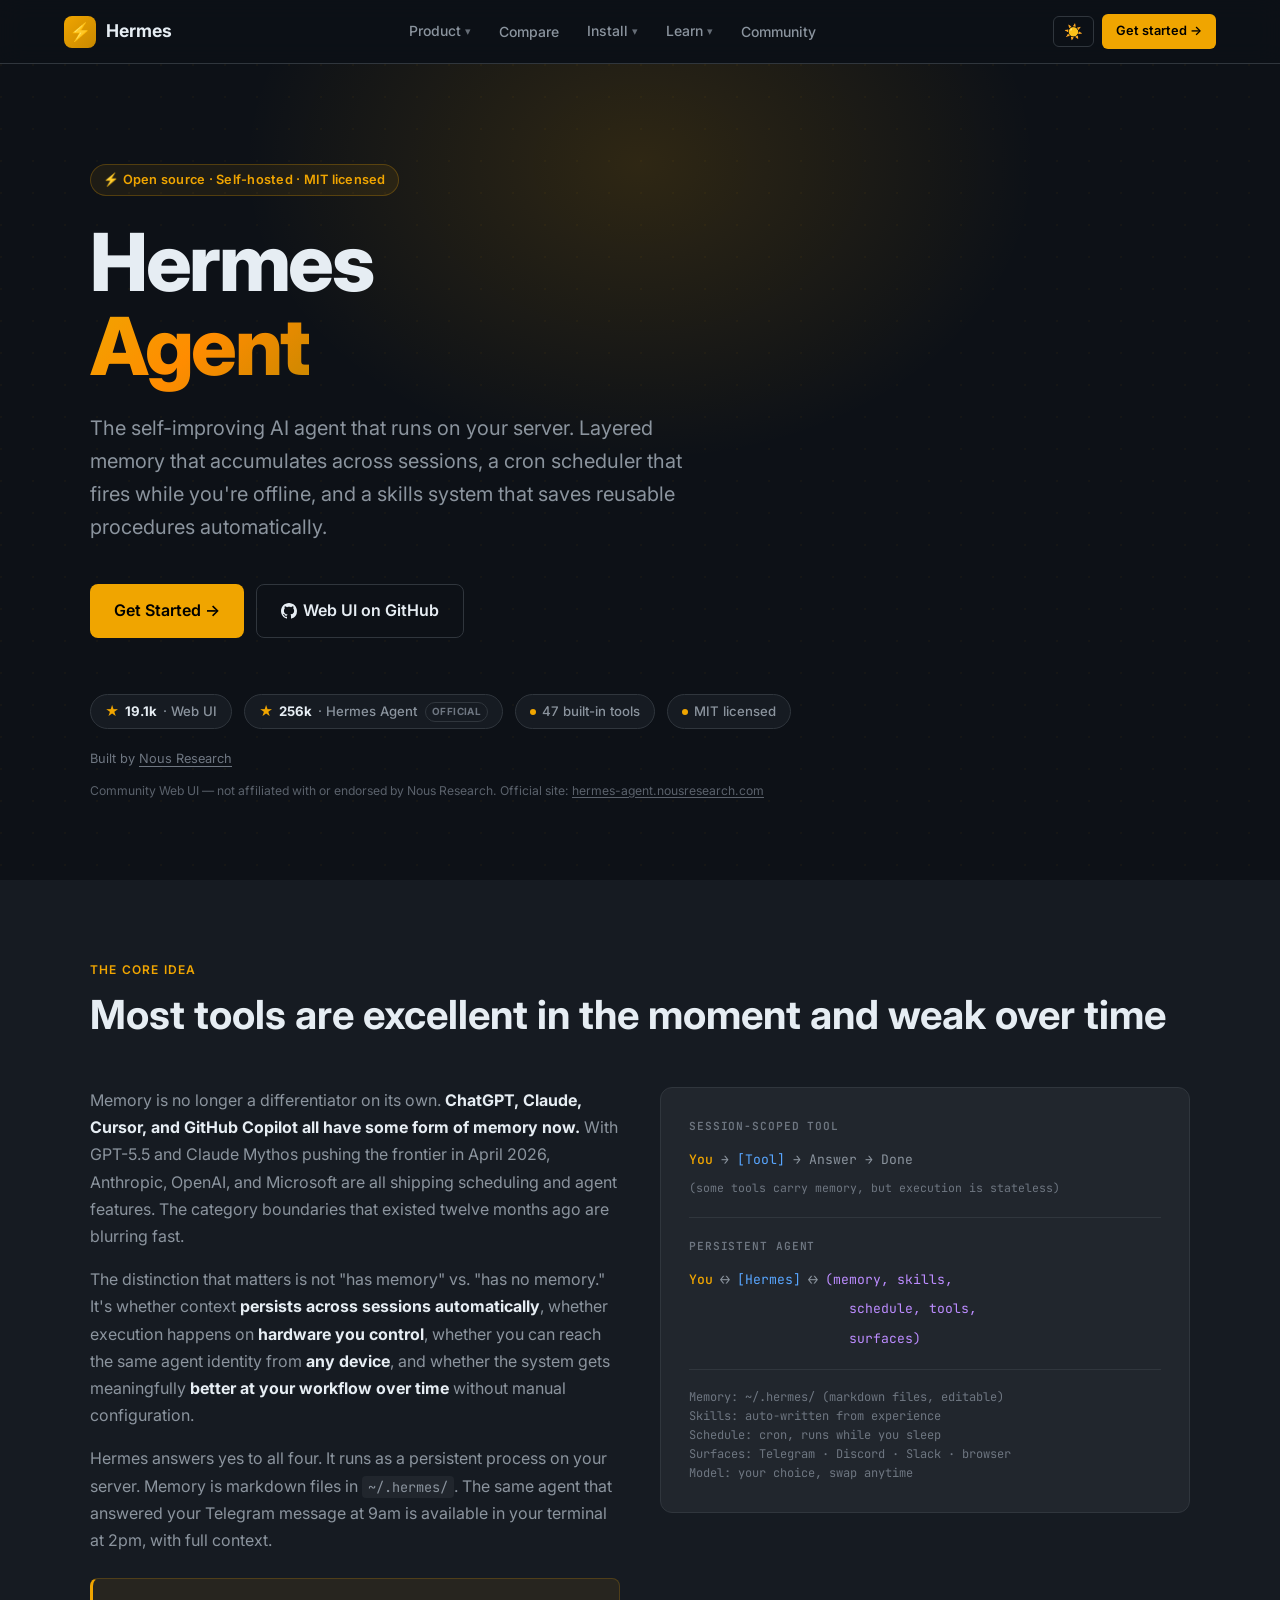
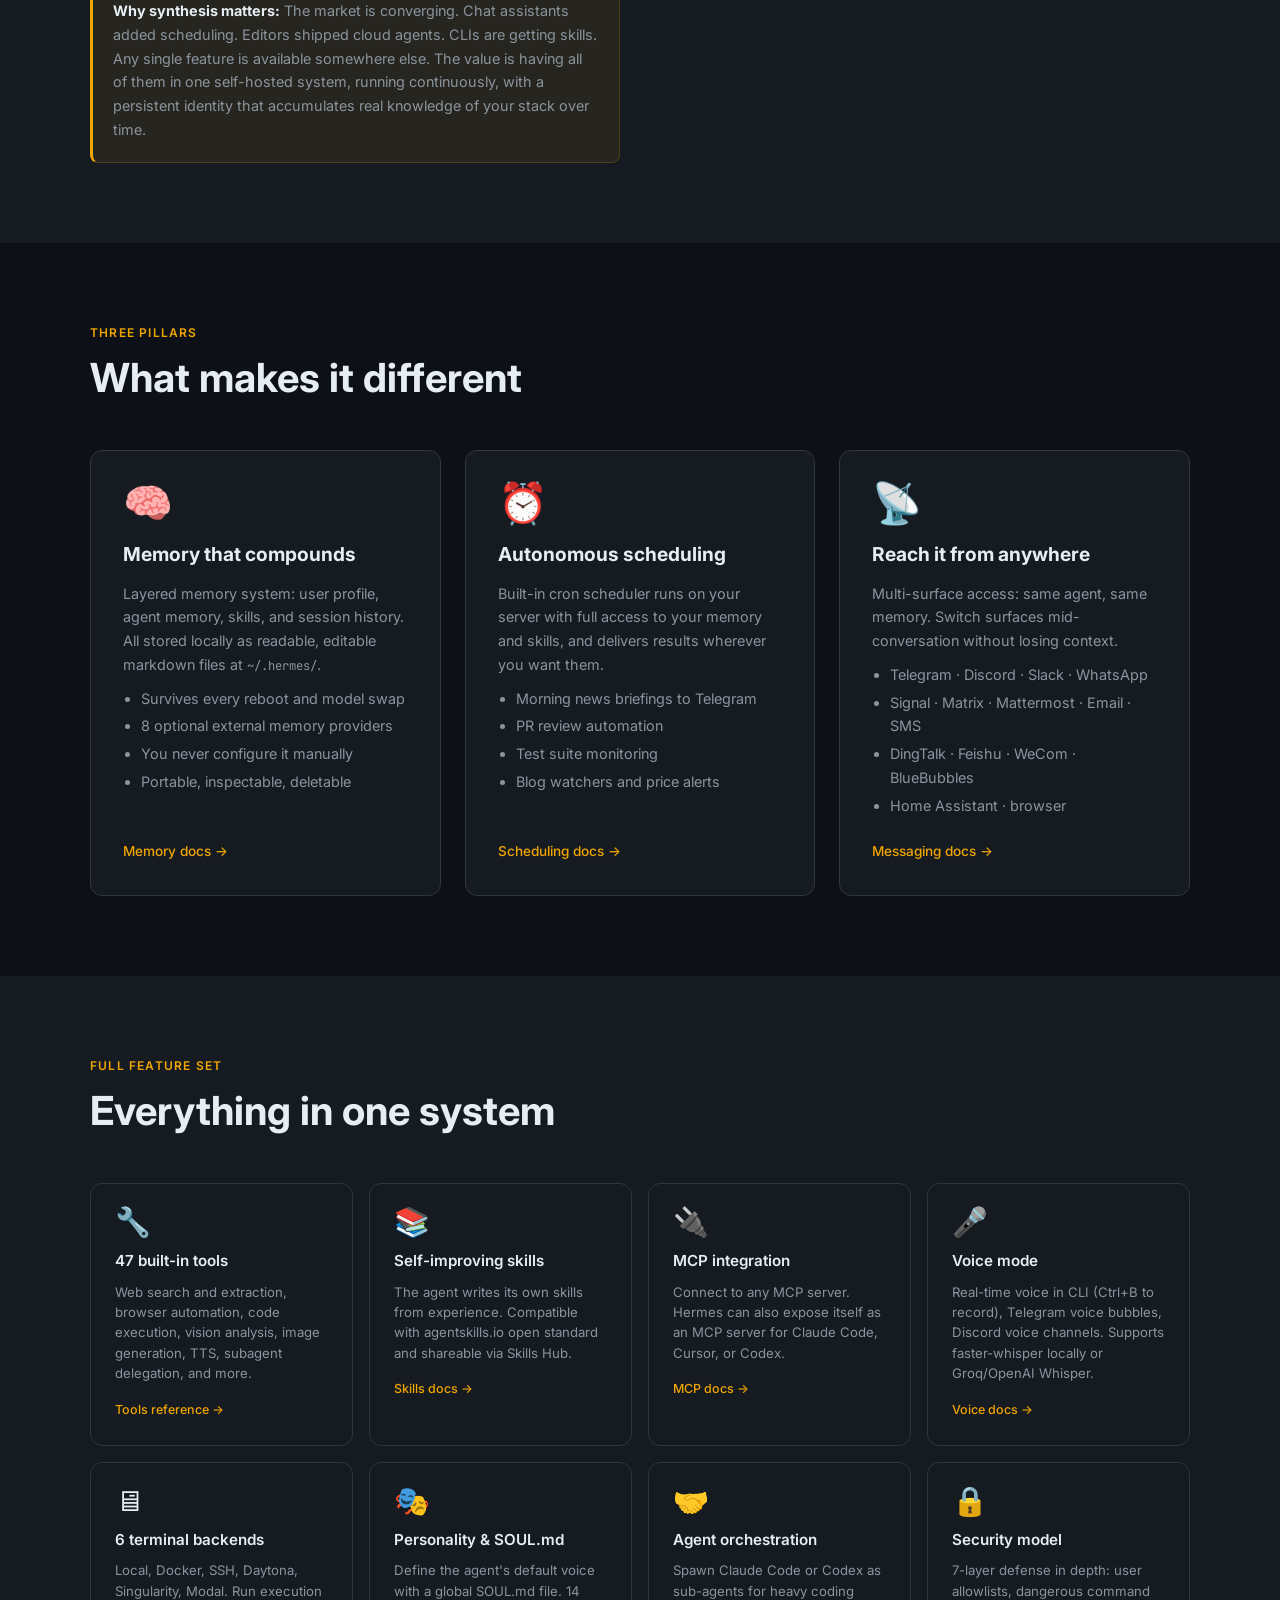
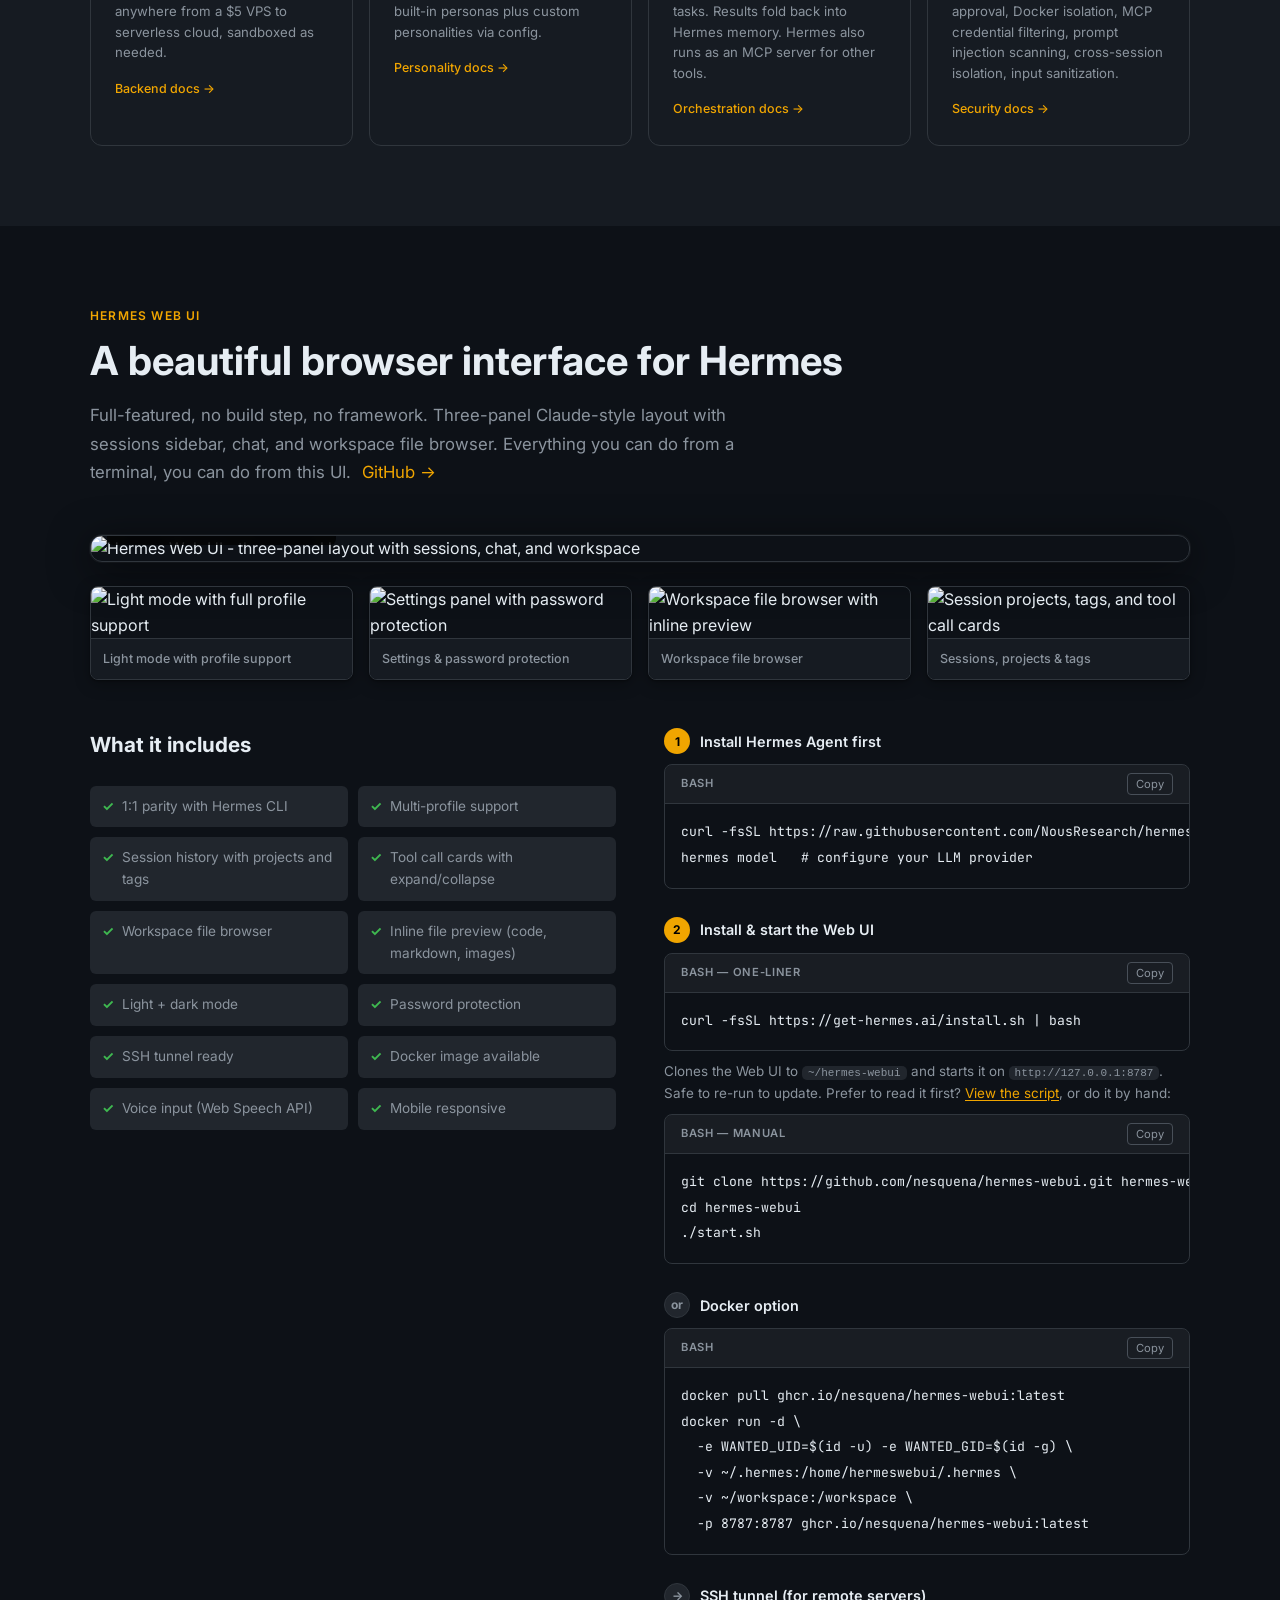
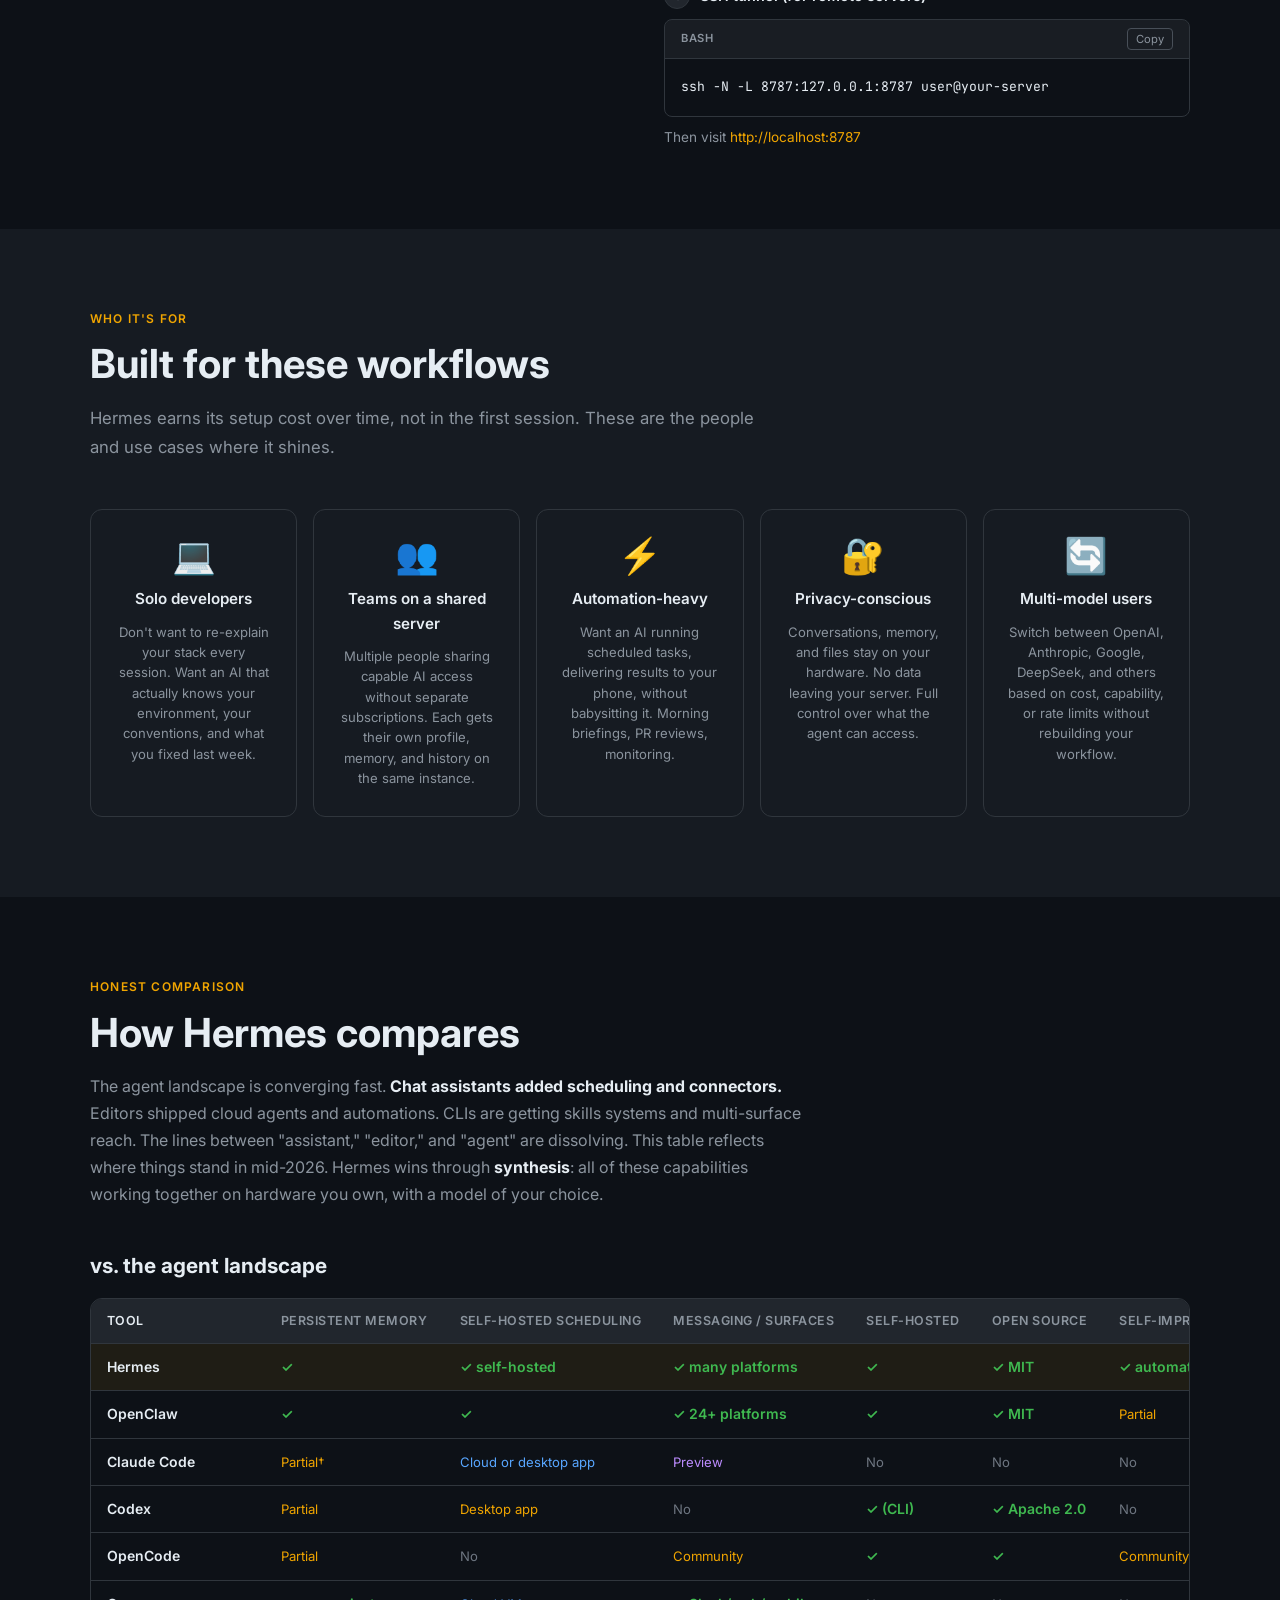
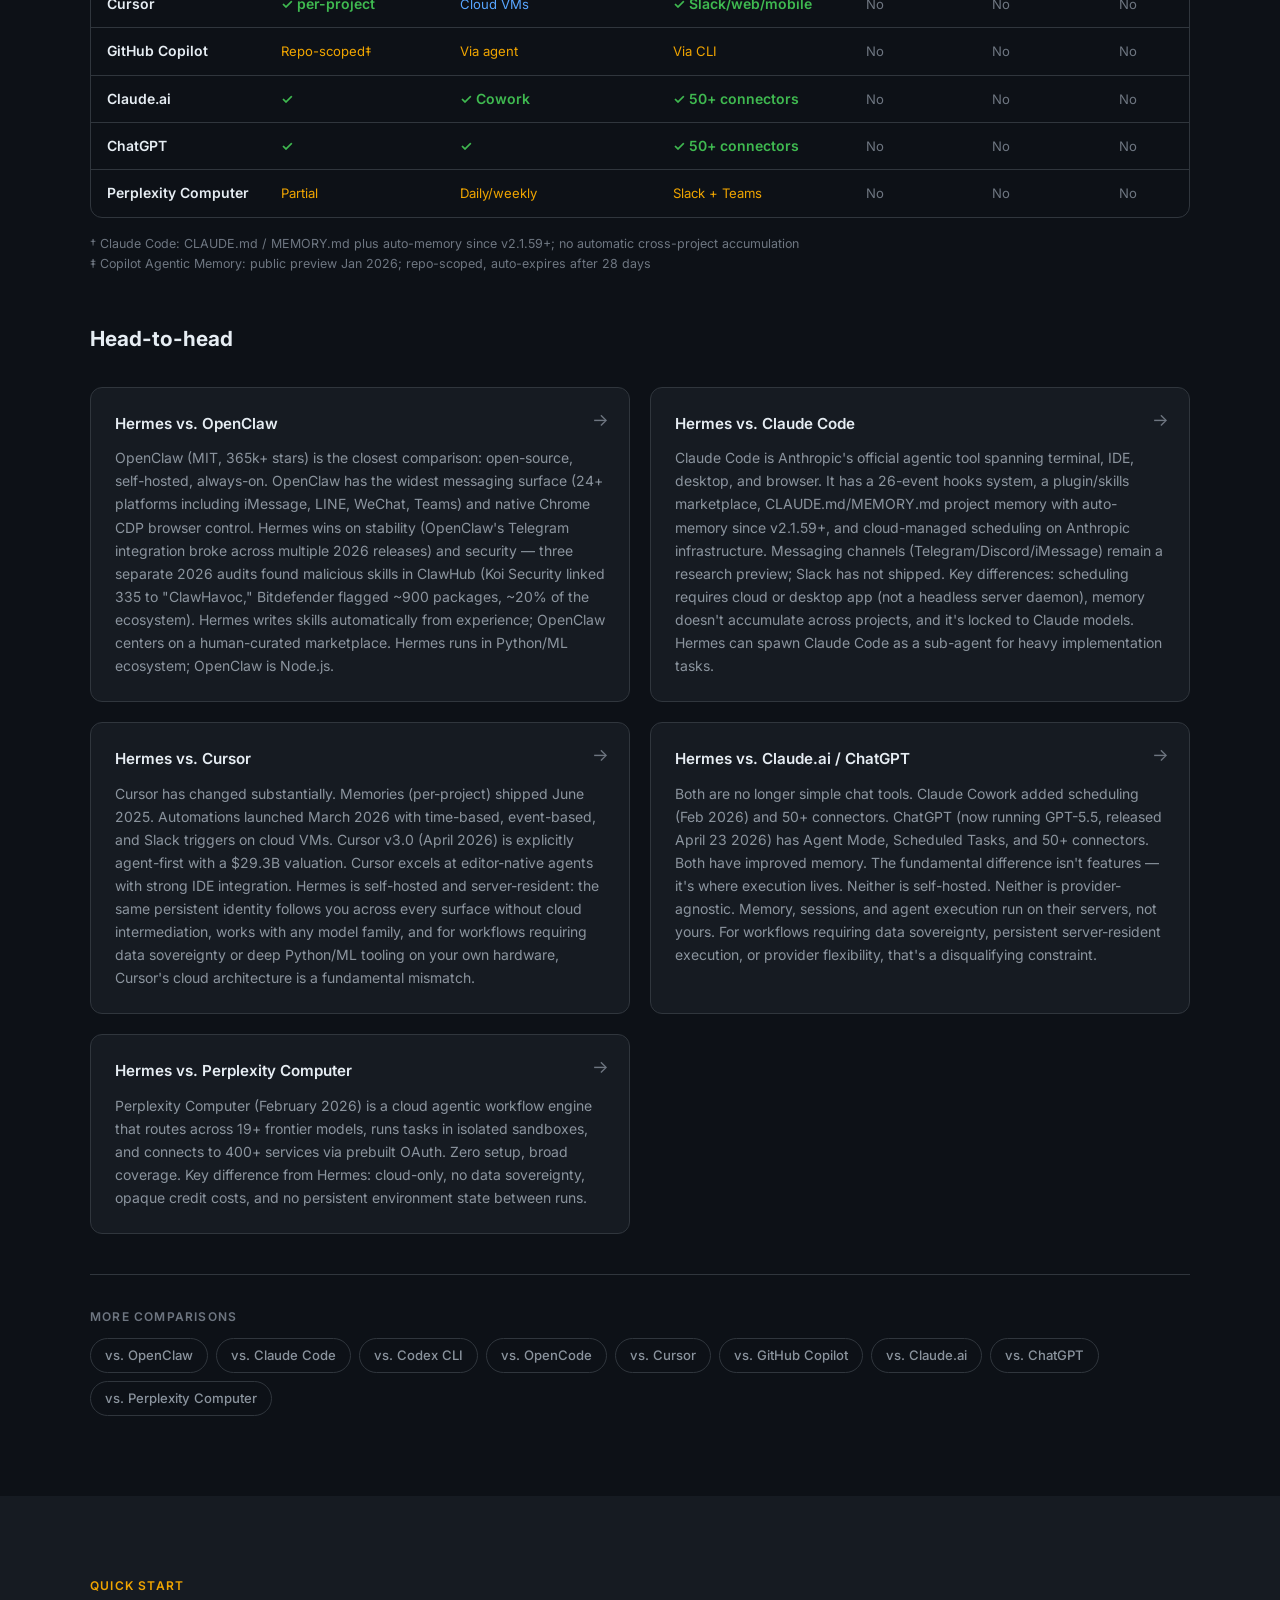
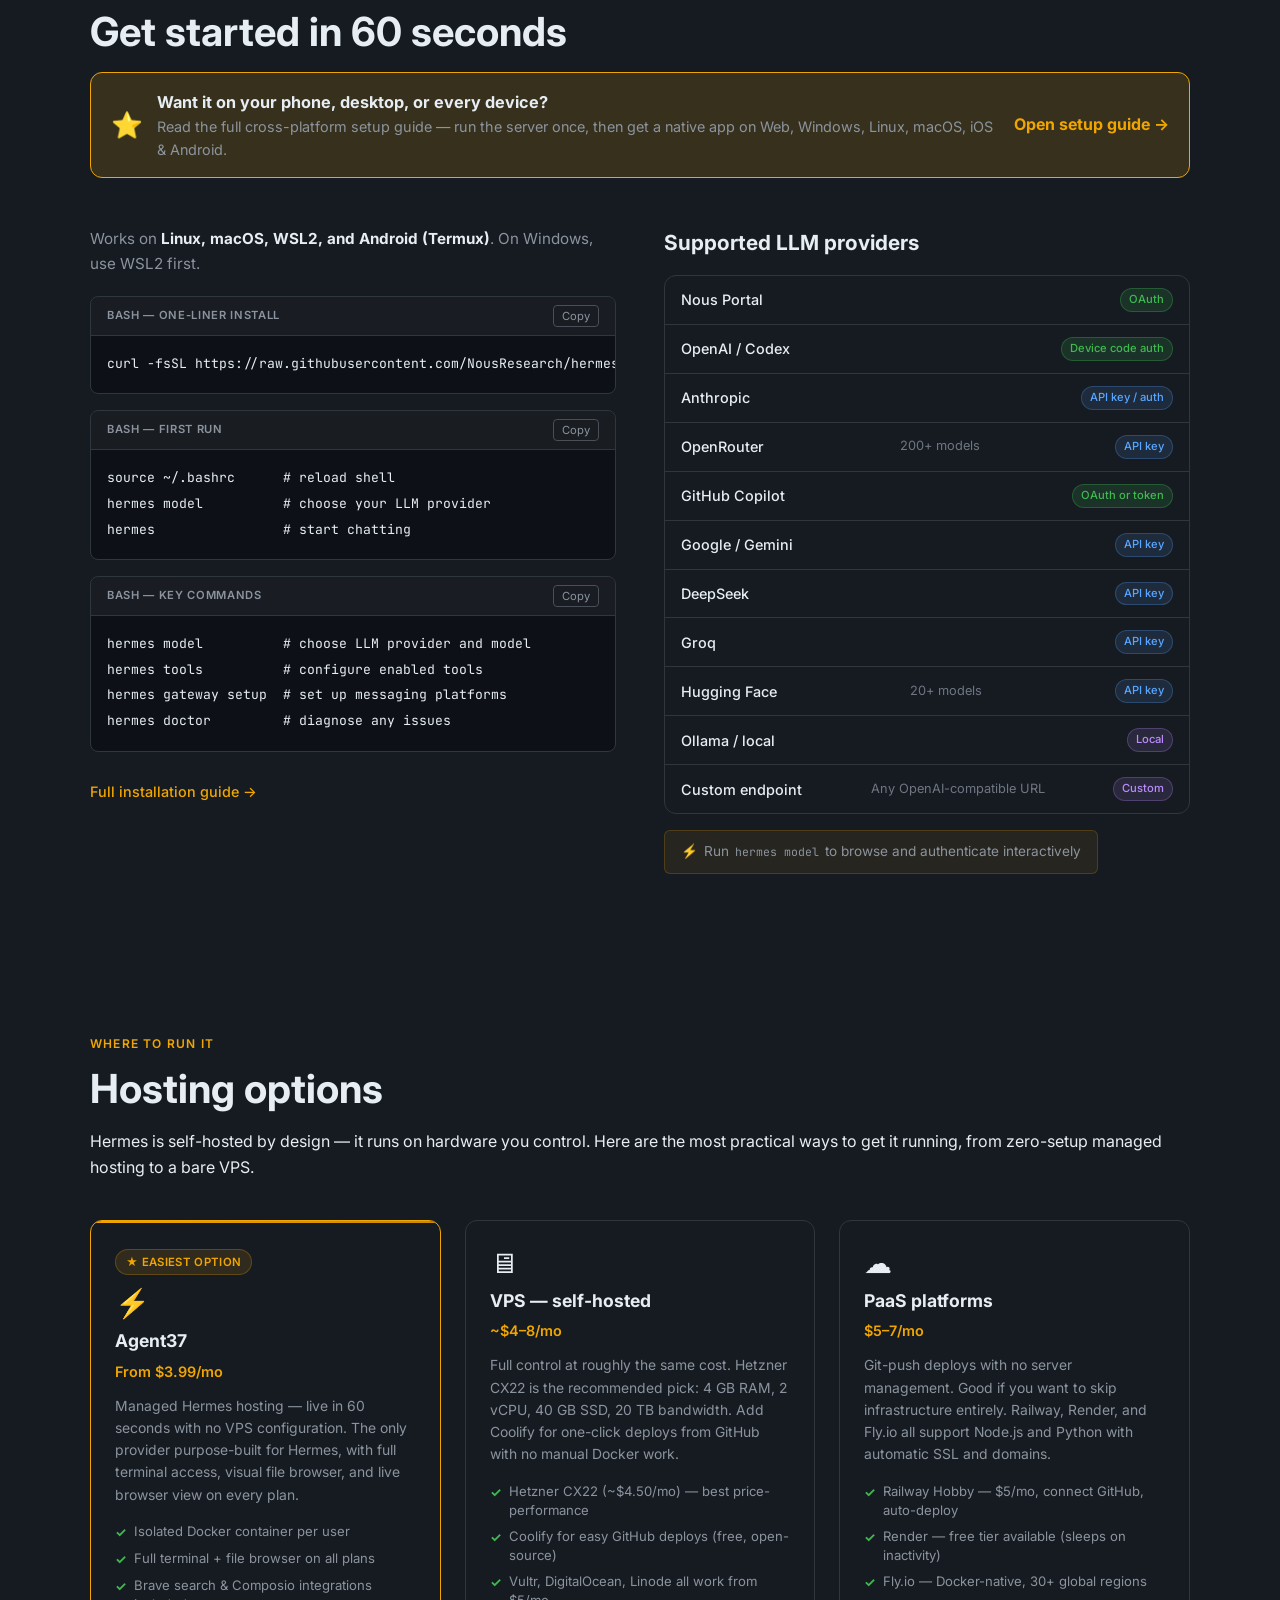
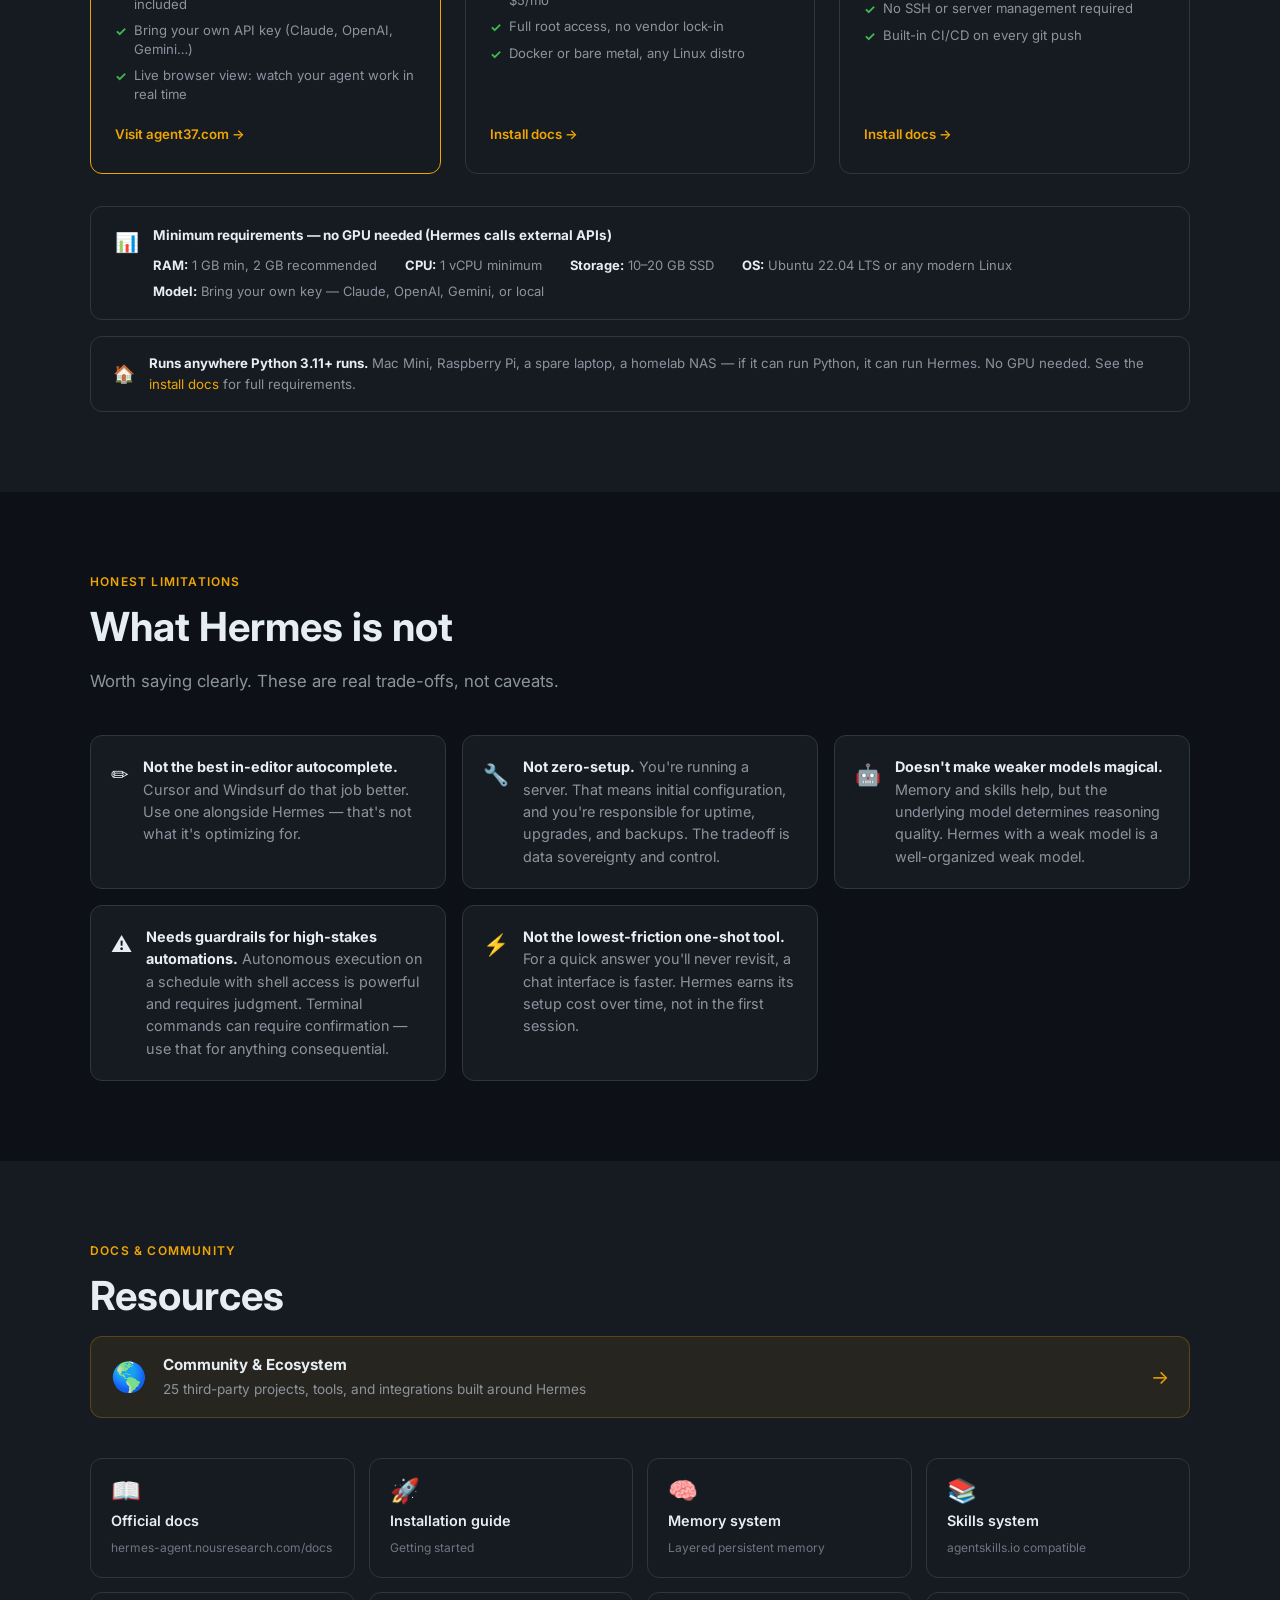
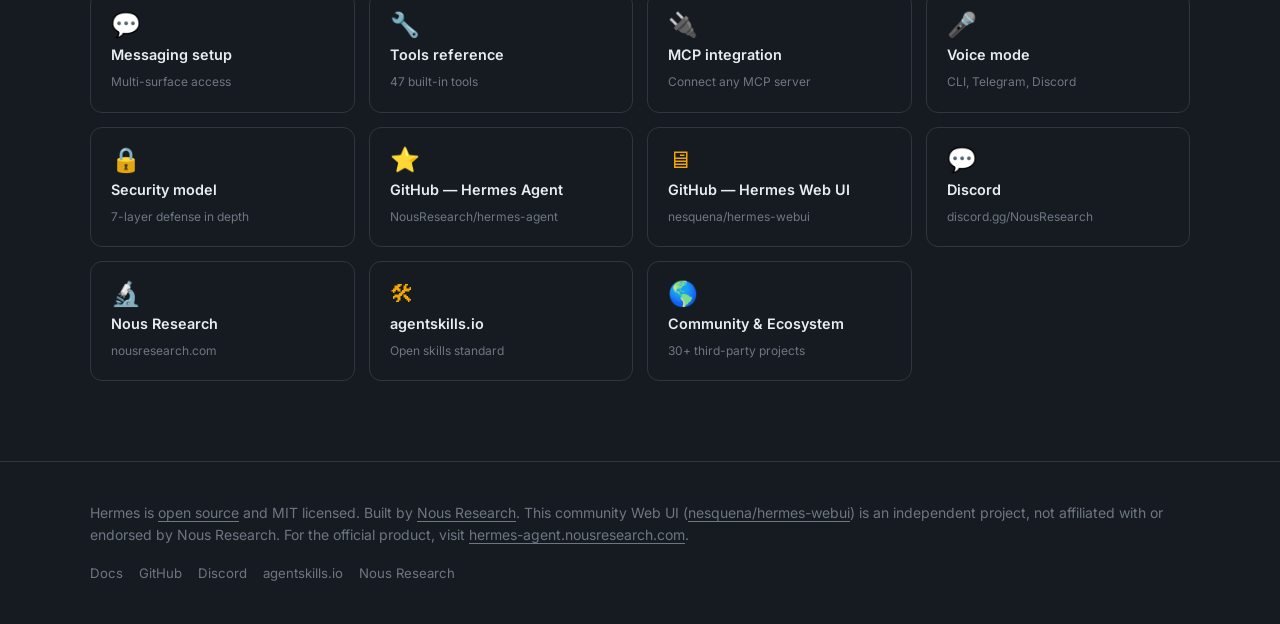
==== index.html @ 0298e884 "docs(community): daily star count refresh + re-sort by stars" ====
<!DOCTYPE html>
<html lang="en" data-theme="dark">
<head>
  <script>
    // Canonical URL: strip trailing index.html so links always show the clean path
    (function(){
      var p = window.location.pathname;
      if (p.endsWith('/index.html')) {
        var clean = p.slice(0, p.length - 'index.html'.length);
        window.history.replaceState(null, '', clean + window.location.search + window.location.hash);
      }
    })();
  </script>
  <meta charset="UTF-8" />
  <meta name="viewport" content="width=device-width, initial-scale=1.0" />
  <title>Hermes — Community Web UI</title>
  <meta name="description" content="Persistent memory, autonomous scheduling, and multi-surface access — all on hardware you control. Open source, self-hosted AI agent." />
  <meta property="og:title" content="Hermes — Community Web UI (unofficial)" />
  <meta property="og:description" content="Persistent memory, autonomous scheduling, and multi-surface access — all on hardware you control." />
  <meta property="og:type" content="website" />
  <meta property="og:url" content="https://nesquena.github.io/hermes-webui/" />
  <meta property="og:image" content="https://nesquena.github.io/hermes-webui/images/ui-hero.png" />
  <meta name="twitter:card" content="summary_large_image" />
  <meta name="twitter:title" content="Hermes — The self-improving AI agent" />
  <meta name="twitter:description" content="Persistent memory, autonomous scheduling, and multi-surface access — all on hardware you control." />
  <meta name="twitter:image" content="https://nesquena.github.io/hermes-webui/images/ui-hero.png" />
  <meta name="theme-color" content="#0d1117" media="(prefers-color-scheme: dark)" />
  <meta name="theme-color" content="#ffffff" media="(prefers-color-scheme: light)" />
  <link rel="icon" type="image/svg+xml" href="/favicon.svg" />
  <link rel="icon" type="image/png" sizes="32x32" href="/favicon-32.png" />
  <link rel="icon" type="image/png" sizes="192x192" href="/favicon-192.png" />
  <link rel="shortcut icon" href="/favicon.ico" />
  <link rel="apple-touch-icon" sizes="512x512" href="/apple-touch-icon.png" />
  <link rel="canonical" href="https://nesquena.github.io/hermes-webui/" />
  <link rel="preconnect" href="https://fonts.googleapis.com" />
  <link rel="preconnect" href="https://fonts.gstatic.com" crossorigin />
  <link href="https://fonts.googleapis.com/css2?family=Inter:wght@300;400;500;600;700;800&family=JetBrains+Mono:wght@400;500&display=swap" rel="stylesheet" />
  <link rel="stylesheet" href="https://cdnjs.cloudflare.com/ajax/libs/highlight.js/11.9.0/styles/github-dark.min.css" id="hljs-theme" />
  <script src="https://cdnjs.cloudflare.com/ajax/libs/highlight.js/11.9.0/highlight.min.js"></script>
  <script src="https://cdnjs.cloudflare.com/ajax/libs/highlight.js/11.9.0/languages/bash.min.js"></script>
  <style>
    /* ===== CSS VARIABLES ===== */
    :root {
      --bg-primary: #0d1117;
      --bg-secondary: #161b22;
      --bg-tertiary: #21262d;
      --bg-card: #161b22;
      --bg-card-hover: #1c2128;
      --border: #30363d;
      --border-hover: #484f58;
      --text-primary: #e6edf3;
      --text-secondary: #8b949e;
      --text-muted: #6e7681;
      --accent: #f0a500;
      --accent-dim: #c88800;
      --accent-glow: rgba(240, 165, 0, 0.15);
      --accent-subtle: rgba(240, 165, 0, 0.08);
      --green: #3fb950;
      --red: #f85149;
      --blue: #58a6ff;
      --purple: #bc8cff;
      --nav-height: 64px;
      --radius: 8px;
      --radius-lg: 12px;
      --shadow: 0 1px 3px rgba(0,0,0,0.4), 0 4px 16px rgba(0,0,0,0.3);
      --shadow-lg: 0 8px 32px rgba(0,0,0,0.5);
      --shadow-screenshot: 0 8px 40px rgba(0,0,0,0.6), 0 0 0 1px rgba(255,255,255,0.05);
    }

    [data-theme="light"] {
      --bg-primary: #ffffff;
      --bg-secondary: #f6f8fa;
      --bg-tertiary: #eaeef2;
      --bg-card: #ffffff;
      --bg-card-hover: #f6f8fa;
      --border: #d0d7de;
      --border-hover: #9198a1;
      --text-primary: #1f2328;
      --text-secondary: #656d76;
      --text-muted: #9198a1;
      --accent: #c07800;
      --accent-dim: #a06000;
      --accent-glow: rgba(192, 120, 0, 0.12);
      --accent-subtle: rgba(192, 120, 0, 0.06);
      --green: #1a7f37;
      --red: #cf222e;
      --blue: #0969da;
      --purple: #7c3aed;
      --shadow: 0 1px 3px rgba(0,0,0,0.1), 0 4px 16px rgba(0,0,0,0.06);
      --shadow-lg: 0 8px 32px rgba(0,0,0,0.12);
      --shadow-screenshot: 0 8px 40px rgba(0,0,0,0.15), 0 0 0 1px rgba(0,0,0,0.06);
    }

    /* ===== RESET & BASE ===== */
    *, *::before, *::after { box-sizing: border-box; margin: 0; padding: 0; }
    html { scroll-behavior: smooth; font-size: 16px; overflow-x: hidden; }
    body {
      font-family: 'Inter', -apple-system, BlinkMacSystemFont, 'Segoe UI', sans-serif;
      background: var(--bg-primary);
      color: var(--text-primary);
      line-height: 1.6;
      transition: background 0.2s ease, color 0.2s ease;
      -webkit-font-smoothing: antialiased;
    }
    a { color: var(--accent); text-decoration: none; transition: color 0.15s; }
    a:hover { color: var(--accent-dim); }
    img { max-width: 100%; }

    /* ===== SCROLLBAR ===== */
    ::-webkit-scrollbar { width: 6px; height: 6px; }
    ::-webkit-scrollbar-track { background: var(--bg-secondary); }
    ::-webkit-scrollbar-thumb { background: var(--border); border-radius: 3px; }
    ::-webkit-scrollbar-thumb:hover { background: var(--border-hover); }

    /* ===== NAVIGATION ===== */
    #nav {
      position: fixed;
      top: 0; left: 0; right: 0;
      height: var(--nav-height);
      background: rgba(13, 17, 23, 0.92);
      backdrop-filter: blur(12px);
      -webkit-backdrop-filter: blur(12px);
      border-bottom: 1px solid var(--border);
      z-index: 1000;
      transition: background 0.2s;
    }
    [data-theme="light"] #nav {
      background: rgba(255,255,255,0.92);
    }
    .nav-inner {
      max-width: 1200px;
      margin: 0 auto;
      padding: 0 24px;
      height: 100%;
      display: flex;
      align-items: center;
      justify-content: space-between;
      gap: 16px;
    }
    .nav-logo {
      display: flex;
      align-items: center;
      gap: 10px;
      font-weight: 700;
      font-size: 1.1rem;
      color: var(--text-primary);
      text-decoration: none;
      flex-shrink: 0;
    }
    .nav-logo-icon {
      width: 32px; height: 32px;
      background: linear-gradient(135deg, var(--accent), var(--accent-dim));
      border-radius: 8px;
      display: flex;
      align-items: center;
      justify-content: center;
      font-size: 18px;
      line-height: 1;
    }
    .nav-links {
      display: flex;
      align-items: center;
      gap: 4px;
      list-style: none;
    }
    .nav-links a {
      color: var(--text-secondary);
      font-size: 0.875rem;
      font-weight: 500;
      padding: 6px 12px;
      border-radius: 6px;
      transition: color 0.15s, background 0.15s;
      white-space: nowrap;
    }
    .nav-links a:hover {
      color: var(--text-primary);
      background: var(--bg-tertiary);
    }
    /* ===== DROPDOWN NAV ===== */
    .nav-links .has-dropdown { position: relative; }

    .nav-trigger {
      display: inline-flex;
      align-items: center;
      gap: 4px;
      background: none;
      border: none;
      color: var(--text-secondary);
      font: inherit;
      font-size: 0.875rem;
      font-weight: 500;
      padding: 6px 12px;
      border-radius: 6px;
      cursor: pointer;
      white-space: nowrap;
      transition: color 0.15s, background 0.15s;
    }
    .nav-trigger .caret {
      font-size: 0.7rem;
      opacity: 0.7;
      transition: transform 0.15s;
    }
    .nav-trigger:hover,
    .has-dropdown:focus-within .nav-trigger,
    .has-dropdown:hover .nav-trigger {
      color: var(--text-primary);
      background: var(--bg-tertiary);
    }
    .has-dropdown:hover .caret,
    .has-dropdown:focus-within .caret { transform: rotate(180deg); }

    .dropdown {
      position: absolute;
      top: calc(100% + 6px);
      left: 0;
      min-width: 200px;
      padding: 6px;
      list-style: none;
      background: var(--bg-secondary);
      border: 1px solid var(--border);
      border-radius: var(--radius);
      box-shadow: var(--shadow-lg);
      opacity: 0;
      visibility: hidden;
      transform: translateY(-4px);
      transition: opacity 0.15s ease, transform 0.15s ease, visibility 0s linear 0.15s;
      z-index: 1001;
    }
    .has-dropdown:hover > .dropdown,
    .has-dropdown:focus-within > .dropdown {
      opacity: 1;
      visibility: visible;
      transform: translateY(0);
      transition: opacity 0.15s ease, transform 0.15s ease, visibility 0s;
    }
    .dropdown--right > .dropdown { left: auto; right: 0; }
    .has-dropdown::after {
      content: "";
      position: absolute;
      top: 100%; left: 0; right: 0;
      height: 10px;
    }
    .dropdown a {
      display: block;
      padding: 8px 12px;
      border-radius: 6px;
      color: var(--text-secondary);
      font-size: 0.875rem;
      font-weight: 500;
      white-space: nowrap;
      transition: color 0.15s, background 0.15s;
    }
    .dropdown a:hover,
    .dropdown a:focus-visible {
      color: var(--text-primary);
      background: var(--bg-tertiary);
      outline: none;
    }
    .nav-trigger:focus-visible {
      outline: 2px solid var(--accent);
      outline-offset: 2px;
    }
    @media (prefers-reduced-motion: reduce) {
      .dropdown, .nav-trigger .caret { transition: none; }
    }
    .dropdown .dropdown-section-label {
      font-size: 0.68rem;
      font-weight: 700;
      letter-spacing: 0.1em;
      text-transform: uppercase;
      color: var(--text-muted);
      padding: 6px 12px 2px;
    }
    .dropdown .dropdown-divider {
      height: 1px;
      background: var(--border);
      margin: 6px 8px;
    }

    .nav-actions {
      display: flex;
      align-items: center;
      gap: 8px;
      flex-shrink: 0;
    }
    .btn-theme {
      background: none;
      border: 1px solid var(--border);
      color: var(--text-secondary);
      cursor: pointer;
      padding: 7px 10px;
      border-radius: 6px;
      font-size: 15px;
      line-height: 1;
      transition: border-color 0.15s, color 0.15s, background 0.15s;
    }
    .btn-theme:hover {
      border-color: var(--border-hover);
      color: var(--text-primary);
      background: var(--bg-tertiary);
    }
    .btn-nav-cta {
      background: var(--accent);
      color: #000;
      font-size: 0.8rem;
      font-weight: 600;
      padding: 7px 14px;
      border-radius: 6px;
      border: none;
      cursor: pointer;
      text-decoration: none;
      display: inline-block;
      transition: background 0.15s, transform 0.1s;
      white-space: nowrap;
    }
    .btn-nav-cta:hover { background: var(--accent-dim); color: #000; transform: translateY(-1px); }

    /* Hamburger */
    .hamburger {
      display: none;
      flex-direction: column;
      gap: 5px;
      cursor: pointer;
      padding: 6px;
      border: 1px solid var(--border);
      border-radius: 6px;
      background: none;
      transition: border-color 0.15s;
    }
    .hamburger:hover { border-color: var(--border-hover); }
    .hamburger span {
      display: block;
      width: 20px; height: 2px;
      background: var(--text-secondary);
      border-radius: 2px;
      transition: transform 0.2s, opacity 0.2s;
    }
    .hamburger.open span:nth-child(1) { transform: translateY(7px) rotate(45deg); }
    .hamburger.open span:nth-child(2) { opacity: 0; }
    .hamburger.open span:nth-child(3) { transform: translateY(-7px) rotate(-45deg); }

    /* Mobile menu */
    #mobile-menu {
      display: none;
      position: fixed;
      top: var(--nav-height);
      left: 0; right: 0;
      background: var(--bg-secondary);
      border-bottom: 1px solid var(--border);
      padding: 16px 24px;
      z-index: 999;
      flex-direction: column;
      gap: 4px;
    }
    #mobile-menu.open { display: flex; }
    #mobile-menu a {
      color: var(--text-secondary);
      font-size: 0.95rem;
      font-weight: 500;
      padding: 10px 12px;
      border-radius: 6px;
      transition: color 0.15s, background 0.15s;
    }
    #mobile-menu a:hover {
      color: var(--text-primary);
      background: var(--bg-tertiary);
    }

    /* ===== LAYOUT ===== */
    main { padding-top: var(--nav-height); }
    .section {
      padding: 80px 24px;
    }
    .section-alt { background: var(--bg-secondary); }
    .container {
      max-width: 1100px;
      margin: 0 auto;
    }
    .section-label {
      font-size: 0.75rem;
      font-weight: 600;
      letter-spacing: 0.1em;
      text-transform: uppercase;
      color: var(--accent);
      margin-bottom: 12px;
    }
    .section-title {
      font-size: clamp(1.75rem, 4vw, 2.5rem);
      font-weight: 700;
      line-height: 1.2;
      color: var(--text-primary);
      margin-bottom: 16px;
    }
    .section-body {
      font-size: 1.05rem;
      color: var(--text-secondary);
      max-width: 680px;
      line-height: 1.7;
    }

    /* ===== HERO ===== */
    #hero {
      padding: 100px 24px 80px;
      background: var(--bg-primary);
      position: relative;
      overflow: hidden;
    }
    #hero::before {
      content: '';
      position: absolute;
      top: -200px; left: 50%;
      transform: translateX(-50%);
      width: 800px; height: 600px;
      background: radial-gradient(ellipse at center, var(--accent-glow) 0%, transparent 70%);
      pointer-events: none;
    }
    /* Subtle grid pattern */
    #hero::after {
      content: '';
      position: absolute;
      inset: 0;
      background-image: radial-gradient(circle at 1px 1px, rgba(240, 165, 0, 0.04) 1px, transparent 0);
      background-size: 32px 32px;
      pointer-events: none;
    }
    [data-theme="light"] #hero::after {
      background-image: radial-gradient(circle at 1px 1px, rgba(192, 120, 0, 0.06) 1px, transparent 0);
    }
    .hero-inner {
      max-width: 1100px;
      margin: 0 auto;
      position: relative;
      z-index: 1;
    }
    .hero-eyebrow {
      display: inline-flex;
      align-items: center;
      gap: 8px;
      background: var(--accent-subtle);
      border: 1px solid rgba(240, 165, 0, 0.25);
      color: var(--accent);
      font-size: 0.8rem;
      font-weight: 600;
      padding: 5px 12px;
      border-radius: 100px;
      margin-bottom: 24px;
      letter-spacing: 0.02em;
    }
    .hero-title {
      font-size: clamp(2.8rem, 7vw, 5rem);
      font-weight: 800;
      line-height: 1.05;
      letter-spacing: -0.03em;
      color: var(--text-primary);
      margin-bottom: 24px;
    }
    .hero-title .accent {
      background: linear-gradient(135deg, var(--accent) 0%, #ff8c00 50%, var(--accent-dim) 100%);
      -webkit-background-clip: text;
      -webkit-text-fill-color: transparent;
      background-clip: text;
    }
    .hero-sub {
      font-size: clamp(1.05rem, 2.5vw, 1.25rem);
      color: var(--text-secondary);
      max-width: 620px;
      line-height: 1.65;
      margin-bottom: 40px;
    }
    .hero-ctas {
      display: flex;
      flex-wrap: wrap;
      gap: 12px;
      margin-bottom: 56px;
    }
    .btn-primary {
      display: inline-flex;
      align-items: center;
      gap: 6px;
      background: var(--accent);
      color: #000;
      font-weight: 600;
      font-size: 1rem;
      padding: 13px 24px;
      border-radius: 8px;
      transition: background 0.15s, transform 0.1s, box-shadow 0.15s;
      box-shadow: 0 0 0 0 var(--accent-glow);
    }
    .btn-primary:hover {
      background: var(--accent-dim);
      color: #000;
      transform: translateY(-2px);
      box-shadow: 0 0 24px var(--accent-glow);
    }
    .btn-secondary {
      display: inline-flex;
      align-items: center;
      gap: 6px;
      background: transparent;
      color: var(--text-primary);
      font-weight: 600;
      font-size: 1rem;
      padding: 13px 24px;
      border-radius: 8px;
      border: 1px solid var(--border);
      transition: border-color 0.15s, background 0.15s, transform 0.1s;
    }
    .btn-secondary:hover {
      border-color: var(--border-hover);
      background: var(--bg-tertiary);
      color: var(--text-primary);
      transform: translateY(-2px);
    }
    .hero-stats {
      display: flex;
      flex-wrap: wrap;
      gap: 12px;
    }
    .stat-badge {
      display: inline-flex;
      align-items: center;
      gap: 6px;
      background: var(--bg-secondary);
      border: 1px solid var(--border);
      color: var(--text-secondary);
      font-size: 0.825rem;
      font-weight: 500;
      padding: 6px 14px;
      border-radius: 100px;
    }
    .stat-badge .dot {
      width: 6px; height: 6px;
      background: var(--accent);
      border-radius: 50%;
      flex-shrink: 0;
    }
    /* Star badges double as links: WebUI (ours) + Hermes Agent (upstream, labelled). */
    a.stat-badge { text-decoration: none; transition: border-color .15s, color .15s, transform .15s; }
    a.stat-star:hover { border-color: var(--accent); color: var(--text-primary); transform: translateY(-1px); }
    .stat-star .star-ic { color: var(--accent); font-size: 0.85rem; line-height: 1; }
    .stat-star .star-ct { font-weight: 700; color: var(--text-primary); }
    .stat-star .badge-tag {
      font-size: 0.62rem; font-weight: 700; letter-spacing: 0.04em; text-transform: uppercase;
      color: var(--text-muted); border: 1px solid var(--border); border-radius: 100px;
      padding: 1px 6px; margin-left: 2px;
    }
    .hero-credit {
      margin-top: 20px;
      font-size: 0.8rem;
      color: var(--text-muted);
    }
    .hero-credit a { color: var(--text-muted); text-decoration: underline; text-underline-offset: 3px; }
    .hero-credit a:hover { color: var(--text-secondary); }
    .hero-community-note {
      display: block;
      margin-top: 12px;
      font-size: 0.76rem;
      color: var(--text-muted);
      line-height: 1.5;
      opacity: 0.8;
    }
    .hero-community-note a { color: var(--text-muted); text-decoration: underline; text-underline-offset: 2px; }
    .hero-community-note a:hover { color: var(--text-secondary); opacity: 1; }

    /* ===== WHY HERMES ===== */
    .why-grid {
      display: grid;
      grid-template-columns: 1fr 1fr;
      gap: 40px;
      align-items: start;
      margin-top: 48px;
    }
    .why-text p {
      color: var(--text-secondary);
      margin-bottom: 16px;
      font-size: 1rem;
      line-height: 1.7;
    }
    .why-text p strong { color: var(--text-primary); }
    .why-diagram {
      background: var(--bg-tertiary);
      border: 1px solid var(--border);
      border-radius: var(--radius-lg);
      padding: 28px;
      font-family: 'JetBrains Mono', monospace;
      font-size: 0.82rem;
      color: var(--text-secondary);
      line-height: 1.8;
      position: sticky;
      top: calc(var(--nav-height) + 24px);
    }
    .why-diagram .label {
      font-size: 0.7rem;
      font-weight: 600;
      letter-spacing: 0.08em;
      text-transform: uppercase;
      color: var(--text-muted);
      margin-bottom: 12px;
    }
    .why-diagram .line { margin-bottom: 6px; }
    .why-diagram .line .kw { color: var(--accent); font-weight: 500; }
    .why-diagram .line .bracket { color: var(--blue); }
    .why-diagram .line .paren { color: var(--purple); }
    .why-diagram .divider {
      border: none;
      border-top: 1px solid var(--border);
      margin: 18px 0;
    }
    .convergence-note {
      margin-top: 24px;
      padding: 20px;
      background: var(--accent-subtle);
      border: 1px solid rgba(240, 165, 0, 0.2);
      border-left: 3px solid var(--accent);
      border-radius: var(--radius);
      font-size: 0.9rem;
      color: var(--text-secondary);
      line-height: 1.65;
    }
    .convergence-note strong { color: var(--text-primary); }

    /* ===== PILLARS ===== */
    .pillars-grid {
      display: grid;
      grid-template-columns: repeat(3, 1fr);
      gap: 24px;
      margin-top: 48px;
    }
    .pillar-card {
      background: var(--bg-card);
      border: 1px solid var(--border);
      border-radius: var(--radius-lg);
      padding: 32px;
      transition: border-color 0.2s, background 0.2s, transform 0.2s, box-shadow 0.2s;
      display: flex;
      flex-direction: column;
      gap: 0;
      position: relative;
      overflow: hidden;
    }
    .pillar-card::before {
      content: '';
      position: absolute;
      top: 0; left: 0; right: 0;
      height: 3px;
      background: linear-gradient(90deg, var(--accent), var(--accent-dim));
      opacity: 0;
      transition: opacity 0.2s;
    }
    .pillar-card:hover {
      border-color: var(--accent);
      background: var(--bg-card-hover);
      transform: translateY(-4px);
      box-shadow: 0 8px 32px rgba(240, 165, 0, 0.1);
    }
    .pillar-card:hover::before { opacity: 1; }
    .pillar-icon {
      font-size: 2.5rem;
      margin-bottom: 16px;
      line-height: 1;
    }
    .pillar-title {
      font-size: 1.2rem;
      font-weight: 700;
      color: var(--text-primary);
      margin-bottom: 12px;
    }
    .pillar-body {
      color: var(--text-secondary);
      font-size: 0.9rem;
      line-height: 1.65;
      flex: 1;
      margin-bottom: 20px;
    }
    .pillar-body ul {
      margin: 10px 0 0 0;
      padding-left: 18px;
    }
    .pillar-body li { margin-bottom: 4px; }
    .pillar-link {
      display: inline-flex;
      align-items: center;
      gap: 5px;
      color: var(--accent);
      font-size: 0.85rem;
      font-weight: 500;
      margin-top: auto;
    }
    .pillar-link:hover { gap: 8px; }

    /* ===== FEATURE GRID ===== */
    .feature-grid {
      display: grid;
      grid-template-columns: repeat(4, 1fr);
      gap: 16px;
      margin-top: 48px;
    }
    .feature-tile {
      background: var(--bg-card);
      border: 1px solid var(--border);
      border-radius: var(--radius-lg);
      padding: 24px;
      transition: border-color 0.2s, background 0.2s, transform 0.15s;
    }
    .feature-tile:hover {
      border-color: var(--border-hover);
      background: var(--bg-card-hover);
      transform: translateY(-2px);
    }
    .feature-icon { font-size: 1.8rem; margin-bottom: 12px; line-height: 1; }
    .feature-title {
      font-size: 0.95rem;
      font-weight: 600;
      color: var(--text-primary);
      margin-bottom: 8px;
    }
    .feature-body {
      color: var(--text-secondary);
      font-size: 0.825rem;
      line-height: 1.55;
      margin-bottom: 12px;
    }
    .feature-link {
      color: var(--accent);
      font-size: 0.78rem;
      font-weight: 500;
    }

    /* ===== WEB UI SHOWCASE ===== */
    .showcase-hero {
      margin-top: 48px;
      border-radius: var(--radius-lg);
      overflow: hidden;
      box-shadow: var(--shadow-screenshot);
      border: 1px solid var(--border);
      position: relative;
    }
    .showcase-hero img {
      display: block;
      width: 100%;
      height: auto;
    }
    .showcase-hero-label {
      position: absolute;
      bottom: 16px;
      left: 16px;
      background: rgba(0, 0, 0, 0.75);
      backdrop-filter: blur(8px);
      -webkit-backdrop-filter: blur(8px);
      color: #fff;
      font-size: 0.8rem;
      font-weight: 500;
      padding: 6px 14px;
      border-radius: 6px;
    }
    [data-theme="light"] .showcase-hero-label {
      background: rgba(255, 255, 255, 0.85);
      color: var(--text-primary);
    }
    .showcase-gallery {
      display: grid;
      grid-template-columns: repeat(4, 1fr);
      gap: 16px;
      margin-top: 24px;
    }
    .showcase-thumb {
      border-radius: var(--radius);
      overflow: hidden;
      border: 1px solid var(--border);
      box-shadow: var(--shadow);
      transition: transform 0.2s, border-color 0.2s, box-shadow 0.2s;
      cursor: pointer;
      position: relative;
    }
    .showcase-thumb:hover {
      transform: translateY(-4px);
      border-color: var(--accent);
      box-shadow: 0 8px 24px rgba(240, 165, 0, 0.12);
    }
    .showcase-thumb img {
      display: block;
      width: 100%;
      height: auto;
    }
    .showcase-thumb-caption {
      padding: 10px 12px;
      background: var(--bg-card);
      font-size: 0.78rem;
      font-weight: 500;
      color: var(--text-secondary);
      border-top: 1px solid var(--border);
    }

    .webui-layout {
      display: grid;
      grid-template-columns: 1fr 1fr;
      gap: 48px;
      align-items: start;
      margin-top: 48px;
    }
    .webui-layout > * { min-width: 0; }
    .webui-features {
      display: grid;
      grid-template-columns: 1fr 1fr;
      gap: 10px;
      margin-top: 24px;
    }
    .webui-feature-item {
      display: flex;
      align-items: flex-start;
      gap: 8px;
      padding: 10px 12px;
      background: var(--bg-tertiary);
      border-radius: 6px;
      font-size: 0.85rem;
      color: var(--text-secondary);
    }
    .webui-feature-item::before {
      content: '\2713';
      color: var(--green);
      font-weight: 700;
      flex-shrink: 0;
    }
    .webui-steps { display: flex; flex-direction: column; gap: 20px; }
    .step-header {
      display: flex;
      align-items: center;
      gap: 10px;
      margin-bottom: 10px;
    }
    .step-num {
      width: 26px; height: 26px;
      background: var(--accent);
      color: #000;
      font-size: 0.75rem;
      font-weight: 700;
      border-radius: 50%;
      display: flex;
      align-items: center;
      justify-content: center;
      flex-shrink: 0;
    }
    .step-title {
      font-size: 0.9rem;
      font-weight: 600;
      color: var(--text-primary);
    }
    .step-note {
      font-size: 0.84rem;
      color: var(--text-secondary);
      line-height: 1.6;
      margin: 10px 0 10px;
    }
    .step-note code {
      background: var(--bg-tertiary);
      padding: 1px 6px;
      border-radius: 5px;
      font-size: 0.82em;
    }
    .step-note a { color: var(--accent); text-decoration: underline; text-underline-offset: 2px; }

    /* ===== WHO IS IT FOR ===== */
    .persona-grid {
      display: grid;
      grid-template-columns: repeat(5, 1fr);
      gap: 16px;
      margin-top: 48px;
    }
    .persona-card {
      background: var(--bg-card);
      border: 1px solid var(--border);
      border-radius: var(--radius-lg);
      padding: 28px 24px;
      transition: border-color 0.2s, transform 0.2s, box-shadow 0.2s;
      text-align: center;
    }
    .persona-card:hover {
      border-color: var(--accent);
      transform: translateY(-3px);
      box-shadow: 0 8px 24px rgba(240, 165, 0, 0.08);
    }
    .persona-icon {
      font-size: 2.2rem;
      margin-bottom: 14px;
      line-height: 1;
    }
    .persona-title {
      font-size: 0.95rem;
      font-weight: 600;
      color: var(--text-primary);
      margin-bottom: 10px;
    }
    .persona-body {
      font-size: 0.82rem;
      color: var(--text-secondary);
      line-height: 1.55;
    }

    /* ===== CODE BLOCKS ===== */
    .code-wrap {
      position: relative;
      border-radius: var(--radius);
      overflow: hidden;
      background: #0d1117;
      border: 1px solid var(--border);
      margin: 8px 0;
    }
    /* Code blocks always dark — switching to github.min.css light causes invisible text on dark bg */
    [data-theme="light"] .code-wrap {
      background: #0d1117;
      border-color: #30363d;
    }
    .code-header {
      display: flex;
      align-items: center;
      justify-content: space-between;
      padding: 8px 16px;
      background: rgba(255,255,255,0.05);
      border-bottom: 1px solid #30363d;
    }
    .code-lang {
      font-size: 0.7rem;
      font-weight: 600;
      letter-spacing: 0.06em;
      text-transform: uppercase;
      color: #8b949e;
    }
    .copy-btn {
      background: none;
      border: 1px solid #484f58;
      color: #8b949e;
      font-size: 0.7rem;
      padding: 3px 8px;
      border-radius: 4px;
      cursor: pointer;
      transition: color 0.15s, border-color 0.15s;
      font-family: inherit;
    }
    .copy-btn:hover { color: #e6edf3; border-color: #8b949e; }
    .copy-btn.copied { color: #3fb950; border-color: #3fb950; }
    .code-wrap pre {
      margin: 0;
      padding: 16px;
      overflow-x: auto;
    }
    .code-wrap code {
      font-family: 'JetBrains Mono', 'Fira Code', 'Consolas', monospace;
      font-size: 0.82rem;
      line-height: 1.6;
    }

    /* ===== COMPARISON ===== */
    .compare-more {
      margin-top: 40px;
      padding-top: 32px;
      border-top: 1px solid var(--border);
    }
    .compare-more-label {
      font-size: 0.75rem;
      font-weight: 600;
      letter-spacing: 0.1em;
      text-transform: uppercase;
      color: var(--text-muted);
      margin-bottom: 12px;
    }
    .compare-more-links {
      display: flex;
      flex-wrap: wrap;
      gap: 8px;
    }
    .compare-pill {
      display: inline-block;
      padding: 6px 14px;
      border: 1px solid var(--border);
      border-radius: 100px;
      font-size: 0.82rem;
      font-weight: 500;
      color: var(--text-secondary);
      transition: border-color 0.15s, color 0.15s, background 0.15s;
    }
    .compare-pill:hover {
      border-color: var(--accent);
      color: var(--accent);
      background: var(--accent-subtle);
    }
    
    .comparison-intro {
      font-size: 1rem;
      color: var(--text-secondary);
      max-width: 720px;
      line-height: 1.7;
      margin-top: 16px;
      margin-bottom: 40px;
    }
    .comparison-intro strong { color: var(--text-primary); }
    .table-wrap {
      overflow-x: auto;
      border-radius: var(--radius-lg);
      border: 1px solid var(--border);
      margin-bottom: 48px;
    }
    table {
      width: 100%;
      border-collapse: collapse;
      font-size: 0.875rem;
    }
    thead th {
      background: var(--bg-tertiary);
      color: var(--text-secondary);
      font-weight: 600;
      font-size: 0.78rem;
      letter-spacing: 0.04em;
      text-transform: uppercase;
      padding: 12px 16px;
      text-align: left;
      border-bottom: 1px solid var(--border);
      white-space: nowrap;
    }
    thead th:first-child { color: var(--text-primary); }
    tbody tr {
      border-bottom: 1px solid var(--border);
      transition: background 0.1s;
    }
    tbody tr:last-child { border-bottom: none; }
    tbody tr:hover { background: var(--bg-card-hover); }
    tbody tr.highlight-row { background: var(--accent-subtle); }
    tbody tr.highlight-row:hover { background: rgba(240, 165, 0, 0.12); }
    tbody td {
      padding: 12px 16px;
      color: var(--text-secondary);
      vertical-align: middle;
    }
    tbody td:first-child {
      font-weight: 600;
      color: var(--text-primary);
      white-space: nowrap;
    }
    .check { color: var(--green); font-weight: 600; }
    .partial { color: var(--accent); font-size: 0.82rem; }
    .cloud { color: var(--blue); font-size: 0.82rem; }
    .no { color: var(--text-muted); font-size: 0.82rem; }
    .prev { color: var(--purple); font-size: 0.82rem; }

    .comparison-cards {
      display: grid;
      grid-template-columns: 1fr 1fr;
      gap: 20px;
      margin-top: 32px;
    }
    .comparison-card {
      background: var(--bg-card);
      border: 1px solid var(--border);
      border-radius: var(--radius-lg);
      padding: 24px;
      transition: border-color 0.2s;
    }
    .comparison-card:hover { border-color: var(--accent); background: var(--bg-card-hover); }
    .comparison-card[role="link"] { position: relative; cursor: pointer; }
    .comparison-card[role="link"]:focus { outline: 2px solid var(--accent); outline-offset: 2px; }
    .card-arrow { position: absolute; top: 18px; right: 20px; color: var(--text-muted); font-size: 1.1rem; transition: transform 0.15s, color 0.15s; }
    .comparison-card[role="link"]:hover .card-arrow { transform: translateX(4px); color: var(--accent); }
    .comparison-card h4 {
      font-size: 0.95rem;
      font-weight: 600;
      color: var(--text-primary);
      margin-bottom: 10px;
    }
    .comparison-card p {
      font-size: 0.875rem;
      color: var(--text-secondary);
      line-height: 1.65;
    }

    /* ===== INSTALLATION ===== */
    .install-layout {
      display: grid;
      grid-template-columns: 1fr 1fr;
      gap: 48px;
      margin-top: 48px;
    }
    .install-layout > * { min-width: 0; }
    .providers-table-wrap {
      border: 1px solid var(--border);
      border-radius: var(--radius-lg);
      overflow: hidden;
    }
    .provider-row {
      display: flex;
      align-items: center;
      justify-content: space-between;
      padding: 12px 16px;
      border-bottom: 1px solid var(--border);
      gap: 12px;
    }
    .provider-row:last-child { border-bottom: none; }
    .provider-name {
      font-weight: 500;
      color: var(--text-primary);
      font-size: 0.9rem;
    }
    .provider-auth {
      color: var(--text-muted);
      font-size: 0.8rem;
    }
    .provider-badge {
      font-size: 0.7rem;
      padding: 2px 8px;
      border-radius: 100px;
      font-weight: 500;
      white-space: nowrap;
    }
    .badge-oauth { background: rgba(63, 185, 80, 0.15); color: var(--green); border: 1px solid rgba(63, 185, 80, 0.3); }
    .badge-key { background: rgba(88, 166, 255, 0.12); color: var(--blue); border: 1px solid rgba(88, 166, 255, 0.25); }
    .badge-local { background: rgba(188, 140, 255, 0.12); color: var(--purple); border: 1px solid rgba(188, 140, 255, 0.25); }

    .platforms-note {
      display: inline-flex;
      align-items: center;
      gap: 6px;
      margin-top: 16px;
      padding: 10px 16px;
      background: var(--accent-subtle);
      border: 1px solid rgba(240, 165, 0, 0.2);
      border-radius: 6px;
      font-size: 0.85rem;
      color: var(--text-secondary);
    }

    /* ===== LIMITATIONS ===== */
    .limitations-grid {
      display: grid;
      grid-template-columns: repeat(auto-fill, minmax(300px, 1fr));
      gap: 16px;
      margin-top: 40px;
    }
    .limitation-item {
      display: flex;
      gap: 14px;
      padding: 20px;
      background: var(--bg-card);
      border: 1px solid var(--border);
      border-radius: var(--radius-lg);
      align-items: flex-start;
    }
    .limitation-icon {
      font-size: 1.3rem;
      flex-shrink: 0;
      margin-top: 2px;
    }
    .limitation-text {
      font-size: 0.9rem;
      color: var(--text-secondary);
      line-height: 1.55;
    }
    .limitation-text strong { color: var(--text-primary); }

    /* ===== RESOURCES ===== */
    .resources-grid {
      display: grid;
      grid-template-columns: repeat(4, 1fr);
      gap: 14px;
      margin-top: 40px;
    }
    .resource-card {
      background: var(--bg-card);
      border: 1px solid var(--border);
      border-radius: var(--radius-lg);
      padding: 20px;
      transition: border-color 0.2s, background 0.2s, transform 0.15s;
      display: flex;
      flex-direction: column;
      gap: 6px;
      text-decoration: none;
    }
    .resource-card:hover {
      border-color: var(--accent);
      background: var(--bg-card-hover);
      transform: translateY(-2px);
      color: var(--text-primary);
    }
    .resource-icon { font-size: 1.5rem; line-height: 1; }
    .resource-title {
      font-size: 0.9rem;
      font-weight: 600;
      color: var(--text-primary);
    }
    .resource-url {
      font-size: 0.75rem;
      color: var(--text-muted);
      word-break: break-all;
    }

    /* ===== FOOTER ===== */
    footer {
      background: var(--bg-secondary);
      border-top: 1px solid var(--border);
      padding: 40px 24px;
    }
    .footer-inner {
      max-width: 1100px;
      margin: 0 auto;
      display: flex;
      justify-content: space-between;
      align-items: center;
      flex-wrap: wrap;
      gap: 16px;
    }
    .footer-left {
      font-size: 0.875rem;
      color: var(--text-muted);
    }
    .footer-left a { color: var(--text-muted); text-decoration: underline; text-underline-offset: 3px; }
    .footer-left a:hover { color: var(--text-secondary); }
    .footer-links {
      display: flex;
      flex-wrap: wrap;
      gap: 16px;
    }
    .footer-links a {
      font-size: 0.825rem;
      color: var(--text-muted);
      transition: color 0.15s;
    }
    .footer-links a:hover { color: var(--text-secondary); }

    /* ===== UTILITY ===== */
    .mt-8 { margin-top: 8px; }
    .mt-16 { margin-top: 16px; }
    .mt-24 { margin-top: 24px; }
    .mt-32 { margin-top: 32px; }
    .subsection-title {
      font-size: 1.3rem;
      font-weight: 700;
      color: var(--text-primary);
      margin-bottom: 16px;
    }
    .docs-link {
      display: inline-flex;
      align-items: center;
      gap: 6px;
      margin-top: 20px;
      color: var(--accent);
      font-weight: 500;
      font-size: 0.9rem;
    }
    .docs-link:hover { gap: 10px; }

    /* ===== HIGHLIGHT.JS OVERRIDES ===== */
    .hljs { background: transparent !important; padding: 0 !important; }

    /* ===== LIGHTBOX ===== */
    .lightbox-overlay {
      display: none;
      position: fixed;
      inset: 0;
      background: rgba(0, 0, 0, 0.85);
      backdrop-filter: blur(8px);
      -webkit-backdrop-filter: blur(8px);
      z-index: 2000;
      cursor: zoom-out;
      align-items: center;
      justify-content: center;
      padding: 40px;
    }
    .lightbox-overlay.active { display: flex; }
    .lightbox-overlay img {
      max-width: 100%;
      max-height: 90vh;
      border-radius: var(--radius-lg);
      box-shadow: 0 16px 64px rgba(0,0,0,0.5);
    }

    /* ===== RESPONSIVE ===== */
    /* ===== COMMUNITY BANNER ===== */
    .community-banner{display:flex;align-items:center;gap:16px;background:var(--accent-subtle);border:1px solid rgba(240,165,0,0.25);border-radius:var(--radius-lg);padding:16px 20px;margin-bottom:36px;text-decoration:none;color:inherit;transition:border-color 0.15s,background 0.15s}
    [data-theme="light"] .community-banner{border-color:rgba(192,120,0,0.2)}
    .community-banner:hover{border-color:var(--accent);background:var(--accent-glow);color:inherit}
    .community-banner-icon{font-size:1.8rem;flex-shrink:0;line-height:1}
    .community-banner-text{flex:1;display:flex;flex-direction:column;gap:2px}
    .community-banner-text strong{color:var(--text-primary);font-size:0.95rem}
    .community-banner-text span{color:var(--text-secondary);font-size:0.85rem}
    .community-banner-arrow{color:var(--accent);font-size:1.2rem;flex-shrink:0;transition:transform 0.15s}
    .community-banner:hover .community-banner-arrow{transform:translateX(4px)}

    @media (max-width: 1024px) {
      .feature-grid { grid-template-columns: repeat(2, 1fr); }
      .resources-grid { grid-template-columns: repeat(3, 1fr); }
      .persona-grid { grid-template-columns: repeat(3, 1fr); }
      .showcase-gallery { grid-template-columns: repeat(2, 1fr); }
    }
    @media (max-width: 900px) {
      .why-grid { grid-template-columns: 1fr; }
      .pillars-grid { grid-template-columns: 1fr; }
      .webui-layout { grid-template-columns: 1fr; }
      .install-layout { grid-template-columns: 1fr; }
      .comparison-cards { grid-template-columns: 1fr; }
      .why-diagram { position: static; }
      .persona-grid { grid-template-columns: repeat(2, 1fr); }
    }
    @media (max-width: 768px) {
      .nav-links { display: none; }
      .btn-nav-cta { display: none; }
      .hamburger { display: flex; }
      .section { padding: 56px 16px; }
      #hero { padding: 72px 16px 56px; }
      .feature-grid { grid-template-columns: 1fr 1fr; }
      .resources-grid { grid-template-columns: 1fr 1fr; }
      .webui-features { grid-template-columns: 1fr; }
      .showcase-gallery { grid-template-columns: 1fr 1fr; }
    }
    @media (max-width: 540px) {
      .feature-grid { grid-template-columns: 1fr; }
      .resources-grid { grid-template-columns: 1fr; }
      .persona-grid { grid-template-columns: 1fr; }
      .hero-stats { flex-direction: column; align-items: flex-start; }
      thead th, tbody td { padding: 10px 12px; font-size: 0.8rem; }
      .hero-ctas { flex-direction: column; }
      .btn-primary, .btn-secondary { width: 100%; justify-content: center; }
      .showcase-gallery { grid-template-columns: 1fr; }
    }

    /* ===== HOSTING SECTION ===== */
    .hosting-grid {
      display: grid;
      grid-template-columns: repeat(3, 1fr);
      gap: 24px;
      margin-top: 40px;
    }
    .hosting-card {
      background: var(--bg-card);
      border: 1px solid var(--border);
      border-radius: var(--radius-lg);
      padding: 28px 24px;
      display: flex;
      flex-direction: column;
      text-decoration: none;
      color: inherit;
      transition: border-color 0.2s, background 0.2s, transform 0.15s;
    }
    .hosting-card:hover {
      border-color: var(--accent);
      background: var(--bg-card-hover);
      transform: translateY(-2px);
    }
    .hosting-card.featured {
      border-color: var(--accent);
      position: relative;
      overflow: hidden;
    }
    .hosting-card.featured::before {
      content: '';
      position: absolute;
      top: 0; left: 0; right: 0;
      height: 2px;
      background: linear-gradient(90deg, var(--accent), var(--accent-dim));
    }
    .hosting-card.featured:hover {
      background: var(--bg-card-hover);
      transform: translateY(-2px);
    }
    .hosting-badge {
      display: inline-flex;
      align-items: center;
      gap: 5px;
      background: rgba(240, 165, 0, 0.12);
      color: var(--accent);
      border: 1px solid rgba(240, 165, 0, 0.25);
      border-radius: 20px;
      padding: 3px 10px;
      font-size: 0.71rem;
      font-weight: 600;
      letter-spacing: 0.03em;
      text-transform: uppercase;
      margin-bottom: 14px;
      width: fit-content;
    }
    .hosting-card-icon {
      font-size: 1.75rem;
      margin-bottom: 10px;
      line-height: 1;
    }
    .hosting-card-title {
      font-size: 1.1rem;
      font-weight: 700;
      color: var(--text-primary);
      margin: 0 0 4px 0;
    }
    .hosting-card-price {
      font-size: 0.9rem;
      color: var(--accent);
      font-weight: 600;
      margin-bottom: 12px;
    }
    .hosting-card-desc {
      font-size: 0.87rem;
      color: var(--text-secondary);
      line-height: 1.6;
      margin-bottom: 16px;
    }
    .hosting-card-features {
      list-style: none;
      padding: 0;
      margin: 0 0 20px 0;
      display: flex;
      flex-direction: column;
      gap: 7px;
      flex: 1;
    }
    .hosting-card-features li {
      font-size: 0.82rem;
      color: var(--text-secondary);
      display: flex;
      align-items: flex-start;
      gap: 7px;
      line-height: 1.45;
    }
    .hosting-card-features li::before {
      content: '✓';
      color: var(--green);
      font-weight: 700;
      flex-shrink: 0;
      margin-top: 1px;
    }
    .hosting-card-cta {
      display: inline-flex;
      align-items: center;
      gap: 5px;
      font-size: 0.83rem;
      font-weight: 600;
      color: var(--accent);
      text-decoration: none;
      margin-top: auto;
    }
    .hosting-card-cta:hover { text-decoration: underline; }
    .hosting-specs {
      margin-top: 32px;
      padding: 18px 24px;
      background: var(--bg-secondary);
      border: 1px solid var(--border);
      border-radius: var(--radius-lg);
      display: flex;
      align-items: flex-start;
      gap: 14px;
    }
    .hosting-specs-icon {
      font-size: 1.2rem;
      flex-shrink: 0;
      margin-top: 2px;
    }
    .hosting-specs-body { flex: 1; }
    .hosting-specs-title {
      font-size: 0.84rem;
      font-weight: 700;
      color: var(--text-primary);
      margin-bottom: 8px;
    }
    .hosting-specs-list {
      display: flex;
      flex-wrap: wrap;
      gap: 5px 28px;
      list-style: none;
      padding: 0;
      margin: 0;
    }
    .hosting-specs-list li {
      font-size: 0.81rem;
      color: var(--text-secondary);
    }
    .hosting-specs-list li strong { color: var(--text-primary); }
    .hosting-anywhere {
      margin-top: 16px;
      padding: 16px 22px;
      background: transparent;
      border: 1px solid var(--border);
      border-radius: var(--radius-lg);
      display: flex;
      align-items: center;
      gap: 14px;
      flex-wrap: wrap;
    }
    .hosting-anywhere-icon {
      font-size: 1.1rem;
      flex-shrink: 0;
    }
    .hosting-anywhere-text {
      flex: 1;
      font-size: 0.83rem;
      color: var(--text-secondary);
      line-height: 1.55;
      min-width: 200px;
    }
    .hosting-anywhere-text strong { color: var(--text-primary); }
    .hosting-anywhere-text a { color: var(--accent); text-decoration: none; }
    .hosting-anywhere-text a:hover { text-decoration: underline; }
    @media (max-width: 900px) {
      .hosting-grid { grid-template-columns: 1fr; }
    }
  </style>
</head>
<body>

<!-- ===== NAV ===== -->
<nav id="nav">
  <div class="nav-inner">
    <a href="#hero" class="nav-logo">
      <div class="nav-logo-icon">&#9889;</div>
      Hermes
    </a>
    <ul class="nav-links">
      <li class="has-dropdown">
        <button type="button" class="nav-trigger" aria-haspopup="true" aria-expanded="false">
          Product <span class="caret" aria-hidden="true">▾</span>
        </button>
        <ul class="dropdown" role="menu">
          <li role="none"><a role="menuitem" href="#why">Why Hermes</a></li>
          <li role="none"><a role="menuitem" href="#features">Features</a></li>
          <li role="none"><a role="menuitem" href="#webui">Web UI</a></li>
          <li role="none"><a role="menuitem" href="#who">Who it's for</a></li>
          <li role="none"><a role="menuitem" href="models/">&#129302; Models</a></li>
          <li role="none"><a role="menuitem" href="memory/">&#129761; Memory</a></li>
        </ul>
      </li>
      <li><a href="#compare">Compare</a></li>
      <li class="has-dropdown">
        <button type="button" class="nav-trigger" aria-haspopup="true" aria-expanded="false">
          Install <span class="caret" aria-hidden="true">▾</span>
        </button>
        <ul class="dropdown" role="menu">
          <li role="none"><a role="menuitem" href="setup/">&#11088; Setup guide &mdash; all platforms</a></li>
          <li role="none"><a role="menuitem" href="#install">Install</a></li>
          <li role="none"><a role="menuitem" href="#hosting">Hosting</a></li>
        </ul>
      </li>
      <li class="has-dropdown dropdown--right">
        <button type="button" class="nav-trigger" aria-haspopup="true" aria-expanded="false">
          Learn <span class="caret" aria-hidden="true">▾</span>
        </button>
        <ul class="dropdown" role="menu">
          <li role="none"><a role="menuitem" href="eli5/">&#129300; ELI5</a></li>
          <li role="none"><a role="menuitem" href="hidden-features/">&#129718; Hidden Features</a></li>
          <li role="none"><a role="menuitem" href="#resources">Resources</a></li>
        </ul>
      </li>
      <li><a href="community/">Community</a></li>
    </ul>
    <div class="nav-actions">
      <button class="btn-theme" id="theme-toggle" aria-label="Toggle theme" title="Toggle light/dark mode">🌙</button>
      <a href="setup/" class="btn-nav-cta">Get started &#8594;</a>
    </div>
    <button class="hamburger" id="hamburger" aria-label="Open menu">
      <span></span><span></span><span></span>
    </button>
  </div>
</nav>

<!-- Mobile menu -->
<div id="mobile-menu">
  <div style="font-size:0.68rem;font-weight:700;letter-spacing:0.1em;text-transform:uppercase;color:var(--text-muted);padding:8px 0 2px;">Product</div>
  <a href="#why" onclick="closeMobileMenu()">Why Hermes</a>
  <a href="#features" onclick="closeMobileMenu()">Features</a>
  <a href="#webui" onclick="closeMobileMenu()">Web UI</a>
  <a href="#who" onclick="closeMobileMenu()">Who it's for</a>
  <a href="models/" onclick="closeMobileMenu()">&#129302; Models</a>
  <a href="memory/" onclick="closeMobileMenu()">&#129761; Memory</a>
  <div style="height:1px;background:var(--border);margin:8px 0;"></div>
  <div style="font-size:0.68rem;font-weight:700;letter-spacing:0.1em;text-transform:uppercase;color:var(--text-muted);padding:4px 0 2px;">Install</div>
  <a href="setup/" onclick="closeMobileMenu()" style="color:var(--accent)">&#11088; Setup guide &mdash; all platforms</a>
  <a href="#install" onclick="closeMobileMenu()">Install</a>
  <a href="#hosting" onclick="closeMobileMenu()">Hosting</a>
  <div style="height:1px;background:var(--border);margin:8px 0;"></div>
  <div style="font-size:0.68rem;font-weight:700;letter-spacing:0.1em;text-transform:uppercase;color:var(--text-muted);padding:4px 0 2px;">Learn</div>
  <a href="eli5/" onclick="closeMobileMenu()">&#129300; ELI5</a>
  <a href="hidden-features/" onclick="closeMobileMenu()">&#129718; Hidden Features</a>
  <a href="#resources" onclick="closeMobileMenu()">Resources</a>
  <a href="#compare" onclick="closeMobileMenu()">Compare</a>
  <div style="height:1px;background:var(--border);margin:8px 0;"></div>
  <a href="community/" onclick="closeMobileMenu()" style="color:var(--accent)">&#127758; Community</a>
  <a href="setup/" onclick="closeMobileMenu()" style="color: var(--accent); margin-top: 4px;">Get started &#8594;</a>
</div>

<!-- Lightbox -->
<div class="lightbox-overlay" id="lightbox" onclick="closeLightbox()">
  <img id="lightbox-img" src="" alt="Screenshot preview" />
</div>

<main>

  <!-- ===== SECTION 1: HERO ===== -->
  <section id="hero">
    <div class="hero-inner">
      <div class="hero-eyebrow">
        &#9889; Open source &middot; Self-hosted &middot; MIT licensed
      </div>
      <h1 class="hero-title">
        Hermes<br /><span class="accent">Agent</span>
      </h1>
      <p class="hero-sub">
        The self-improving AI agent that runs on your server. Layered memory that accumulates across sessions, a cron scheduler that fires while you're offline, and a skills system that saves reusable procedures automatically.
      </p>
      <div class="hero-ctas">
        <a href="setup/" class="btn-primary">
          Get Started &#8594;
        </a>
        <a href="https://github.com/nesquena/hermes-webui" target="_blank" rel="noopener" class="btn-secondary">
          <svg width="16" height="16" viewBox="0 0 16 16" fill="currentColor" style="flex-shrink:0"><path d="M8 0C3.58 0 0 3.58 0 8c0 3.54 2.29 6.53 5.47 7.59.4.07.55-.17.55-.38 0-.19-.01-.82-.01-1.49-2.01.37-2.53-.49-2.69-.94-.09-.23-.48-.94-.82-1.13-.28-.15-.68-.52-.01-.53.63-.01 1.08.58 1.23.82.72 1.21 1.87.87 2.33.66.07-.52.28-.87.51-1.07-1.78-.2-3.64-.89-3.64-3.95 0-.87.31-1.59.82-2.15-.08-.2-.36-1.02.08-2.12 0 0 .67-.21 2.2.82.64-.18 1.32-.27 2-.27.68 0 1.36.09 2 .27 1.53-1.04 2.2-.82 2.2-.82.44 1.1.16 1.92.08 2.12.51.56.82 1.27.82 2.15 0 3.07-1.87 3.75-3.65 3.95.29.25.54.73.54 1.48 0 1.07-.01 1.93-.01 2.2 0 .21.15.46.55.38A8.013 8.013 0 0016 8c0-4.42-3.58-8-8-8z"/></svg>
          Web UI on GitHub
        </a>
      </div>
      <div class="hero-stats">
        <a href="https://github.com/nesquena/hermes-webui" target="_blank" rel="noopener" class="stat-badge stat-star" data-repo="nesquena/hermes-webui" title="Hermes Web UI — this community project's GitHub repo">
          <span class="star-ic">&#9733;</span><span class="star-ct">19.1k</span> &middot; Web UI
        </a>
        <a href="https://github.com/NousResearch/hermes-agent" target="_blank" rel="noopener" class="stat-badge stat-star stat-star-upstream" data-repo="NousResearch/hermes-agent" title="Hermes Agent — the official upstream project by Nous Research (the engine the Web UI runs on)">
          <span class="star-ic">&#9733;</span><span class="star-ct">256k</span> &middot; Hermes Agent <span class="badge-tag">official</span>
        </a>
        <span class="stat-badge"><span class="dot"></span>47 built-in tools</span>
        <span class="stat-badge"><span class="dot"></span>MIT licensed</span>
      </div>
      <p class="hero-credit">Built by <a href="https://nousresearch.com" target="_blank" rel="noopener">Nous Research</a></p>
      <p class="hero-community-note">Community Web UI &mdash; not affiliated with or endorsed by Nous Research. Official site: <a href="https://hermes-agent.nousresearch.com" target="_blank" rel="noopener">hermes-agent.nousresearch.com</a></p>
    </div>
  </section>

  <!-- ===== SECTION 2: WHY HERMES ===== -->
  <section id="why" class="section section-alt">
    <div class="container">
      <p class="section-label">The core idea</p>
      <h2 class="section-title">Most tools are excellent in the moment and weak over time</h2>
      <div class="why-grid">
        <div class="why-text">
          <p>
            Memory is no longer a differentiator on its own. <strong>ChatGPT, Claude, Cursor, and GitHub Copilot all have some form of memory now.</strong> With GPT-5.5 and Claude Mythos pushing the frontier in April 2026, Anthropic, OpenAI, and Microsoft are all shipping scheduling and agent features. The category boundaries that existed twelve months ago are blurring fast.
          </p>
          <p>
            The distinction that matters is not "has memory" vs. "has no memory." It's whether context <strong>persists across sessions automatically</strong>, whether execution happens on <strong>hardware you control</strong>, whether you can reach the same agent identity from <strong>any device</strong>, and whether the system gets meaningfully <strong>better at your workflow over time</strong> without manual configuration.
          </p>
          <p>
            Hermes answers yes to all four. It runs as a persistent process on your server. Memory is markdown files in <code style="font-family: 'JetBrains Mono', monospace; font-size: 0.85em; background: var(--bg-tertiary); padding: 2px 6px; border-radius: 4px;">~/.hermes/</code>. The same agent that answered your Telegram message at 9am is available in your terminal at 2pm, with full context.
          </p>
          <div class="convergence-note">
            <strong>Why synthesis matters:</strong> The market is converging. Chat assistants added scheduling. Editors shipped cloud agents. CLIs are getting skills. Any single feature is available somewhere else. The value is having all of them in one self-hosted system, running continuously, with a persistent identity that accumulates real knowledge of your stack over time.
          </div>
        </div>
        <div>
          <div class="why-diagram">
            <div class="label">Session-scoped tool</div>
            <div class="line">
              <span class="kw">You</span> &#8594; <span class="bracket">[Tool]</span> &#8594; Answer &#8594; Done
            </div>
            <div class="line" style="font-size: 0.72rem; color: var(--text-muted); margin-top: 4px;">
              (some tools carry memory, but execution is stateless)
            </div>
            <hr class="divider" />
            <div class="label">Persistent agent</div>
            <div class="line">
              <span class="kw">You</span> &#8596; <span class="bracket">[Hermes]</span> &#8596; <span class="paren">(memory, skills,</span>
            </div>
            <div class="line">
              &nbsp;&nbsp;&nbsp;&nbsp;&nbsp;&nbsp;&nbsp;&nbsp;&nbsp;&nbsp;&nbsp;&nbsp;&nbsp;&nbsp;&nbsp;&nbsp;&nbsp;&nbsp;&nbsp;&nbsp;<span class="paren">schedule, tools,</span>
            </div>
            <div class="line">
              &nbsp;&nbsp;&nbsp;&nbsp;&nbsp;&nbsp;&nbsp;&nbsp;&nbsp;&nbsp;&nbsp;&nbsp;&nbsp;&nbsp;&nbsp;&nbsp;&nbsp;&nbsp;&nbsp;&nbsp;<span class="paren">surfaces)</span>
            </div>
            <hr class="divider" />
            <div style="font-size: 0.75rem; color: var(--text-muted); line-height: 1.6;">
              Memory: ~/.hermes/ (markdown files, editable)<br />
              Skills: auto-written from experience<br />
              Schedule: cron, runs while you sleep<br />
              Surfaces: Telegram &middot; Discord &middot; Slack &middot; browser<br />
              Model: your choice, swap anytime
            </div>
          </div>
        </div>
      </div>
    </div>
  </section>

  <!-- ===== SECTION 3: PILLARS ===== -->
  <section id="pillars" class="section">
    <div class="container">
      <p class="section-label">Three pillars</p>
      <h2 class="section-title">What makes it different</h2>
      <div class="pillars-grid">

        <div class="pillar-card">
          <div class="pillar-icon">&#129504;</div>
          <h3 class="pillar-title">Memory that compounds</h3>
          <div class="pillar-body">
            <p>Layered memory system: user profile, agent memory, skills, and session history. All stored locally as readable, editable markdown files at <code style="font-family: 'JetBrains Mono', monospace; font-size: 0.85em;">~/.hermes/</code>.</p>
            <ul>
              <li>Survives every reboot and model swap</li>
              <li>8 optional external memory providers</li>
              <li>You never configure it manually</li>
              <li>Portable, inspectable, deletable</li>
            </ul>
          </div>
          <a href="https://hermes-agent.nousresearch.com/docs/user-guide/features/memory" target="_blank" rel="noopener" class="pillar-link">
            Memory docs &#8594;
          </a>
        </div>

        <div class="pillar-card">
          <div class="pillar-icon">&#9200;</div>
          <h3 class="pillar-title">Autonomous scheduling</h3>
          <div class="pillar-body">
            <p>Built-in cron scheduler runs on your server with full access to your memory and skills, and delivers results wherever you want them.</p>
            <ul>
              <li>Morning news briefings to Telegram</li>
              <li>PR review automation</li>
              <li>Test suite monitoring</li>
              <li>Blog watchers and price alerts</li>
            </ul>
          </div>
          <a href="https://hermes-agent.nousresearch.com/docs/user-guide/features/tools" target="_blank" rel="noopener" class="pillar-link">
            Scheduling docs &#8594;
          </a>
        </div>

        <div class="pillar-card">
          <div class="pillar-icon">&#128225;</div>
          <h3 class="pillar-title">Reach it from anywhere</h3>
          <div class="pillar-body">
            <p>Multi-surface access: same agent, same memory. Switch surfaces mid-conversation without losing context.</p>
            <ul>
              <li>Telegram &middot; Discord &middot; Slack &middot; WhatsApp</li>
              <li>Signal &middot; Matrix &middot; Mattermost &middot; Email &middot; SMS</li>
              <li>DingTalk &middot; Feishu &middot; WeCom &middot; BlueBubbles</li>
              <li>Home Assistant &middot; browser</li>
            </ul>
          </div>
          <a href="https://hermes-agent.nousresearch.com/docs/user-guide/messaging" target="_blank" rel="noopener" class="pillar-link">
            Messaging docs &#8594;
          </a>
        </div>

      </div>
    </div>
  </section>

  <!-- ===== SECTION 4: FEATURE GRID ===== -->
  <section id="features" class="section section-alt">
    <div class="container">
      <p class="section-label">Full feature set</p>
      <h2 class="section-title">Everything in one system</h2>
      <div class="feature-grid">

        <div class="feature-tile">
          <div class="feature-icon">&#128295;</div>
          <div class="feature-title">47 built-in tools</div>
          <p class="feature-body">Web search and extraction, browser automation, code execution, vision analysis, image generation, TTS, subagent delegation, and more.</p>
          <a href="https://hermes-agent.nousresearch.com/docs/user-guide/features/tools" target="_blank" rel="noopener" class="feature-link">Tools reference &#8594;</a>
        </div>

        <div class="feature-tile">
          <div class="feature-icon">&#128218;</div>
          <div class="feature-title">Self-improving skills</div>
          <p class="feature-body">The agent writes its own skills from experience. Compatible with agentskills.io open standard and shareable via Skills Hub.</p>
          <a href="https://hermes-agent.nousresearch.com/docs/user-guide/features/skills" target="_blank" rel="noopener" class="feature-link">Skills docs &#8594;</a>
        </div>

        <div class="feature-tile">
          <div class="feature-icon">&#128268;</div>
          <div class="feature-title">MCP integration</div>
          <p class="feature-body">Connect to any MCP server. Hermes can also expose itself as an MCP server for Claude Code, Cursor, or Codex.</p>
          <a href="https://hermes-agent.nousresearch.com/docs/user-guide/features/mcp" target="_blank" rel="noopener" class="feature-link">MCP docs &#8594;</a>
        </div>

        <div class="feature-tile">
          <div class="feature-icon">&#127908;</div>
          <div class="feature-title">Voice mode</div>
          <p class="feature-body">Real-time voice in CLI (Ctrl+B to record), Telegram voice bubbles, Discord voice channels. Supports faster-whisper locally or Groq/OpenAI Whisper.</p>
          <a href="https://hermes-agent.nousresearch.com/docs/user-guide/features/voice-mode" target="_blank" rel="noopener" class="feature-link">Voice docs &#8594;</a>
        </div>

        <div class="feature-tile">
          <div class="feature-icon">&#128421;</div>
          <div class="feature-title">6 terminal backends</div>
          <p class="feature-body">Local, Docker, SSH, Daytona, Singularity, Modal. Run execution anywhere from a $5 VPS to serverless cloud, sandboxed as needed.</p>
          <a href="https://hermes-agent.nousresearch.com/docs/user-guide/features/tools" target="_blank" rel="noopener" class="feature-link">Backend docs &#8594;</a>
        </div>

        <div class="feature-tile">
          <div class="feature-icon">&#127917;</div>
          <div class="feature-title">Personality &amp; SOUL.md</div>
          <p class="feature-body">Define the agent's default voice with a global SOUL.md file. 14 built-in personas plus custom personalities via config.</p>
          <a href="https://hermes-agent.nousresearch.com/docs/user-guide/features/personality" target="_blank" rel="noopener" class="feature-link">Personality docs &#8594;</a>
        </div>

        <div class="feature-tile">
          <div class="feature-icon">&#129309;</div>
          <div class="feature-title">Agent orchestration</div>
          <p class="feature-body">Spawn Claude Code or Codex as sub-agents for heavy coding tasks. Results fold back into Hermes memory. Hermes also runs as an MCP server for other tools.</p>
          <a href="https://hermes-agent.nousresearch.com/docs/user-guide/features/mcp" target="_blank" rel="noopener" class="feature-link">Orchestration docs &#8594;</a>
        </div>

        <div class="feature-tile">
          <div class="feature-icon">&#128274;</div>
          <div class="feature-title">Security model</div>
          <p class="feature-body">7-layer defense in depth: user allowlists, dangerous command approval, Docker isolation, MCP credential filtering, prompt injection scanning, cross-session isolation, input sanitization.</p>
          <a href="https://hermes-agent.nousresearch.com/docs/user-guide/security" target="_blank" rel="noopener" class="feature-link">Security docs &#8594;</a>
        </div>

      </div>
    </div>
  </section>

  <!-- ===== SECTION 5: WEB UI SHOWCASE ===== -->
  <section id="webui" class="section">
    <div class="container">
      <p class="section-label">Hermes Web UI</p>
      <h2 class="section-title">A beautiful browser interface for Hermes</h2>
      <p class="section-body">
        Full-featured, no build step, no framework. Three-panel Claude-style layout with sessions sidebar, chat, and workspace file browser. Everything you can do from a terminal, you can do from this UI.
        <a href="https://github.com/nesquena/hermes-webui" target="_blank" rel="noopener" style="margin-left: 6px;">GitHub &#8594;</a>
      </p>

      <!-- Hero screenshot -->
      <div class="showcase-hero" onclick="openLightbox(this.querySelector('img').src)">
        <img src="images/ui-hero.png" alt="Hermes Web UI - three-panel layout with sessions, chat, and workspace" loading="lazy" />
        <div class="showcase-hero-label">Three-panel layout &mdash; dark mode</div>
      </div>

      <!-- Screenshot gallery -->
      <div class="showcase-gallery">
        <div class="showcase-thumb" onclick="openLightbox(this.querySelector('img').src)">
          <img src="images/ui-light-mode.png" alt="Light mode with full profile support" loading="lazy" />
          <div class="showcase-thumb-caption">Light mode with profile support</div>
        </div>
        <div class="showcase-thumb" onclick="openLightbox(this.querySelector('img').src)">
          <img src="images/ui-settings.png" alt="Settings panel with password protection" loading="lazy" />
          <div class="showcase-thumb-caption">Settings &amp; password protection</div>
        </div>
        <div class="showcase-thumb" onclick="openLightbox(this.querySelector('img').src)">
          <img src="images/ui-workspace.png" alt="Workspace file browser with inline preview" loading="lazy" />
          <div class="showcase-thumb-caption">Workspace file browser</div>
        </div>
        <div class="showcase-thumb" onclick="openLightbox(this.querySelector('img').src)">
          <img src="images/ui-sessions.png" alt="Session projects, tags, and tool call cards" loading="lazy" />
          <div class="showcase-thumb-caption">Sessions, projects &amp; tags</div>
        </div>
      </div>

      <div class="webui-layout">
        <div>
          <h3 class="subsection-title" style="margin-top: 0;">What it includes</h3>
          <div class="webui-features">
            <div class="webui-feature-item">1:1 parity with Hermes CLI</div>
            <div class="webui-feature-item">Multi-profile support</div>
            <div class="webui-feature-item">Session history with projects and tags</div>
            <div class="webui-feature-item">Tool call cards with expand/collapse</div>
            <div class="webui-feature-item">Workspace file browser</div>
            <div class="webui-feature-item">Inline file preview (code, markdown, images)</div>
            <div class="webui-feature-item">Light + dark mode</div>
            <div class="webui-feature-item">Password protection</div>
            <div class="webui-feature-item">SSH tunnel ready</div>
            <div class="webui-feature-item">Docker image available</div>
            <div class="webui-feature-item">Voice input (Web Speech API)</div>
            <div class="webui-feature-item">Mobile responsive</div>
          </div>
        </div>

        <div class="webui-steps">
          <div>
            <div class="step-header">
              <div class="step-num">1</div>
              <div class="step-title">Install Hermes Agent first</div>
            </div>
            <div class="code-wrap">
              <div class="code-header">
                <span class="code-lang">bash</span>
                <button class="copy-btn" onclick="copyCode(this)">Copy</button>
              </div>
              <pre><code class="language-bash">curl -fsSL https://raw.githubusercontent.com/NousResearch/hermes-agent/main/scripts/install.sh | bash
hermes model   # configure your LLM provider</code></pre>
            </div>
          </div>

          <div>
            <div class="step-header">
              <div class="step-num">2</div>
              <div class="step-title">Install &amp; start the Web UI</div>
            </div>
            <div class="code-wrap">
              <div class="code-header">
                <span class="code-lang">bash &mdash; one-liner</span>
                <button class="copy-btn" onclick="copyCode(this)">Copy</button>
              </div>
              <pre><code class="language-bash">curl -fsSL https://get-hermes.ai/install.sh | bash</code></pre>
            </div>
            <p class="step-note">Clones the Web UI to <code>~/hermes-webui</code> and starts it on <code>http://127.0.0.1:8787</code>. Safe to re-run to update. Prefer to read it first? <a href="install.sh" target="_blank" rel="noopener">View the script</a>, or do it by hand:</p>
            <div class="code-wrap">
              <div class="code-header">
                <span class="code-lang">bash &mdash; manual</span>
                <button class="copy-btn" onclick="copyCode(this)">Copy</button>
              </div>
              <pre><code class="language-bash">git clone https://github.com/nesquena/hermes-webui.git hermes-webui
cd hermes-webui
./start.sh</code></pre>
            </div>
          </div>

          <div>
            <div class="step-header">
              <div class="step-num" style="background: var(--bg-tertiary); color: var(--text-secondary); border: 1px solid var(--border);">or</div>
              <div class="step-title">Docker option</div>
            </div>
            <div class="code-wrap">
              <div class="code-header">
                <span class="code-lang">bash</span>
                <button class="copy-btn" onclick="copyCode(this)">Copy</button>
              </div>
              <pre><code class="language-bash">docker pull ghcr.io/nesquena/hermes-webui:latest
docker run -d \
  -e WANTED_UID=$(id -u) -e WANTED_GID=$(id -g) \
  -v ~/.hermes:/home/hermeswebui/.hermes \
  -v ~/workspace:/workspace \
  -p 8787:8787 ghcr.io/nesquena/hermes-webui:latest</code></pre>
            </div>
          </div>

          <div>
            <div class="step-header">
              <div class="step-num" style="background: var(--bg-tertiary); color: var(--text-secondary); border: 1px solid var(--border);">&#8594;</div>
              <div class="step-title">SSH tunnel (for remote servers)</div>
            </div>
            <div class="code-wrap">
              <div class="code-header">
                <span class="code-lang">bash</span>
                <button class="copy-btn" onclick="copyCode(this)">Copy</button>
              </div>
              <pre><code class="language-bash">ssh -N -L 8787:127.0.0.1:8787 user@your-server</code></pre>
            </div>
            <p style="margin-top: 10px; font-size: 0.85rem; color: var(--text-secondary);">
              Then visit <a href="http://localhost:8787" target="_blank" rel="noopener">http://localhost:8787</a>
            </p>
          </div>
        </div>
      </div>
    </div>
  </section>

  <!-- ===== SECTION 6: WHO IS IT FOR ===== -->
  <section id="who" class="section section-alt">
    <div class="container">
      <p class="section-label">Who it's for</p>
      <h2 class="section-title">Built for these workflows</h2>
      <p class="section-body">
        Hermes earns its setup cost over time, not in the first session. These are the people and use cases where it shines.
      </p>
      <div class="persona-grid">

        <div class="persona-card">
          <div class="persona-icon">&#128187;</div>
          <div class="persona-title">Solo developers</div>
          <div class="persona-body">Don't want to re-explain your stack every session. Want an AI that actually knows your environment, your conventions, and what you fixed last week.</div>
        </div>

        <div class="persona-card">
          <div class="persona-icon">&#128101;</div>
          <div class="persona-title">Teams on a shared server</div>
          <div class="persona-body">Multiple people sharing capable AI access without separate subscriptions. Each gets their own profile, memory, and history on the same instance.</div>
        </div>

        <div class="persona-card">
          <div class="persona-icon">&#9889;</div>
          <div class="persona-title">Automation-heavy</div>
          <div class="persona-body">Want an AI running scheduled tasks, delivering results to your phone, without babysitting it. Morning briefings, PR reviews, monitoring.</div>
        </div>

        <div class="persona-card">
          <div class="persona-icon">&#128272;</div>
          <div class="persona-title">Privacy-conscious</div>
          <div class="persona-body">Conversations, memory, and files stay on your hardware. No data leaving your server. Full control over what the agent can access.</div>
        </div>

        <div class="persona-card">
          <div class="persona-icon">&#128260;</div>
          <div class="persona-title">Multi-model users</div>
          <div class="persona-body">Switch between OpenAI, Anthropic, Google, DeepSeek, and others based on cost, capability, or rate limits without rebuilding your workflow.</div>
        </div>


      </div>
    </div>
  </section>

  <!-- ===== SECTION 7: COMPARISON ===== -->
  <section id="compare" class="section">
    <div class="container">
      <p class="section-label">Honest comparison</p>
      <h2 class="section-title">How Hermes compares</h2>
      <p class="comparison-intro">
        The agent landscape is converging fast. <strong>Chat assistants added scheduling and connectors.</strong> Editors shipped cloud agents and automations. CLIs are getting skills systems and multi-surface reach. The lines between "assistant," "editor," and "agent" are dissolving. This table reflects where things stand in mid-2026. Hermes wins through <strong>synthesis</strong>: all of these capabilities working together on hardware you own, with a model of your choice.
      </p>

      <h3 class="subsection-title">vs. the agent landscape</h3>
      <div class="table-wrap">
        <table>
          <thead>
            <tr>
              <th>Tool</th>
              <th>Persistent memory</th>
              <th>Self-hosted scheduling</th>
              <th>Messaging / surfaces</th>
              <th>Self-hosted</th>
              <th>Open source</th>
              <th>Self-improving skills</th>
              <th>Always-on</th>
            </tr>
          </thead>
          <tbody>
            <tr class="highlight-row">
              <td>Hermes</td>
              <td><span class="check">&#10003;</span></td>
              <td><span class="check">&#10003; self-hosted</span></td>
              <td><span class="check">&#10003; many platforms</span></td>
              <td><span class="check">&#10003;</span></td>
              <td><span class="check">&#10003; MIT</span></td>
              <td><span class="check">&#10003; automatic</span></td>
              <td><span class="check">&#10003;</span></td>
            </tr>
            <tr>
              <td>OpenClaw</td>
              <td><span class="check">&#10003;</span></td>
              <td><span class="check">&#10003;</span></td>
              <td><span class="check">&#10003; 24+ platforms</span></td>
              <td><span class="check">&#10003;</span></td>
              <td><span class="check">&#10003; MIT</span></td>
              <td><span class="partial">Partial</span></td>
              <td><span class="check">&#10003;</span></td>
            </tr>
            <tr>
              <td>Claude Code</td>
              <td><span class="partial">Partial&#8224;</span></td>
              <td><span class="cloud">Cloud or desktop app</span></td>
              <td><span class="prev">Preview</span></td>
              <td><span class="no">No</span></td>
              <td><span class="no">No</span></td>
              <td><span class="no">No</span></td>
              <td><span class="no">No</span></td>
            </tr>
            <tr>
              <td>Codex</td>
              <td><span class="partial">Partial</span></td>
              <td><span class="partial">Desktop app</span></td>
              <td><span class="no">No</span></td>
              <td><span class="check">&#10003; (CLI)</span></td>
              <td><span class="check">&#10003; Apache 2.0</span></td>
              <td><span class="no">No</span></td>
              <td><span class="no">No</span></td>
            </tr>
            <tr>
              <td>OpenCode</td>
              <td><span class="partial">Partial</span></td>
              <td><span class="no">No</span></td>
              <td><span class="partial">Community</span></td>
              <td><span class="check">&#10003;</span></td>
              <td><span class="check">&#10003;</span></td>
              <td><span class="partial">Community</span></td>
              <td><span class="no">No</span></td>
            </tr>
            <tr>
              <td>Cursor</td>
              <td><span class="check">&#10003; per-project</span></td>
              <td><span class="cloud">Cloud VMs</span></td>
              <td><span class="check">&#10003; Slack/web/mobile</span></td>
              <td><span class="no">No</span></td>
              <td><span class="no">No</span></td>
              <td><span class="no">No</span></td>
              <td><span class="no">No</span></td>
            </tr>
            <tr>
              <td>GitHub Copilot</td>
              <td><span class="partial">Repo-scoped&#8225;</span></td>
              <td><span class="partial">Via agent</span></td>
              <td><span class="partial">Via CLI</span></td>
              <td><span class="no">No</span></td>
              <td><span class="no">No</span></td>
              <td><span class="no">No</span></td>
              <td><span class="no">No</span></td>
            </tr>
            <tr>
              <td>Claude.ai</td>
              <td><span class="check">&#10003;</span></td>
              <td><span class="check">&#10003; Cowork</span></td>
              <td><span class="check">&#10003; 50+ connectors</span></td>
              <td><span class="no">No</span></td>
              <td><span class="no">No</span></td>
              <td><span class="no">No</span></td>
              <td><span class="no">No</span></td>
            </tr>
             <tr>
               <td>ChatGPT</td>
               <td><span class="check">&#10003;</span></td>
               <td><span class="check">&#10003;</span></td>
               <td><span class="check">&#10003; 50+ connectors</span></td>
               <td><span class="no">No</span></td>
               <td><span class="no">No</span></td>
               <td><span class="no">No</span></td>
               <td><span class="no">No</span></td>
             </tr>
             <tr>
               <td>Perplexity Computer</td>
               <td><span class="partial">Partial</span></td>
               <td><span class="partial">Daily/weekly</span></td>
               <td><span class="partial">Slack + Teams</span></td>
               <td><span class="no">No</span></td>
               <td><span class="no">No</span></td>
               <td><span class="no">No</span></td>
               <td><span class="no">No</span></td>
             </tr>
           </tbody>
        </table>
      </div>
      <p style="font-size: 0.78rem; color: var(--text-muted); margin-top: -32px; margin-bottom: 48px; line-height: 1.6;">
        &#8224; Claude Code: CLAUDE.md / MEMORY.md plus auto-memory since v2.1.59+; no automatic cross-project accumulation<br />
        &#8225; Copilot Agentic Memory: public preview Jan 2026; repo-scoped, auto-expires after 28 days
      </p>

      <h3 class="subsection-title mt-32">Head-to-head</h3>
      <div class="comparison-cards">

        <div class="comparison-card" onclick="location.href='compare/openclaw.html'" role="link" tabindex="0" aria-label="Compare Hermes vs. OpenClaw" style="cursor:pointer">
          <div class="card-arrow">→</div>
          <h4>Hermes vs. OpenClaw</h4>
          <p>
            OpenClaw (MIT, 365k+ stars) is the closest comparison: open-source, self-hosted, always-on. OpenClaw has the widest messaging surface (24+ platforms including iMessage, LINE, WeChat, Teams) and native Chrome CDP browser control. Hermes wins on stability (OpenClaw's Telegram integration broke across multiple 2026 releases) and security &mdash; three separate 2026 audits found malicious skills in ClawHub (Koi Security linked 335 to "ClawHavoc," Bitdefender flagged ~900 packages, ~20% of the ecosystem). Hermes writes skills automatically from experience; OpenClaw centers on a human-curated marketplace. Hermes runs in Python/ML ecosystem; OpenClaw is Node.js.
          </p>
        </div>

        <div class="comparison-card" onclick="location.href='compare/claude-code.html'" role="link" tabindex="0" aria-label="Compare Hermes vs. Claude Code" style="cursor:pointer">
          <div class="card-arrow">→</div>
          <h4>Hermes vs. Claude Code</h4>
          <p>
            Claude Code is Anthropic's official agentic tool spanning terminal, IDE, desktop, and browser. It has a 26-event hooks system, a plugin/skills marketplace, CLAUDE.md/MEMORY.md project memory with auto-memory since v2.1.59+, and cloud-managed scheduling on Anthropic infrastructure. Messaging channels (Telegram/Discord/iMessage) remain a research preview; Slack has not shipped. Key differences: scheduling requires cloud or desktop app (not a headless server daemon), memory doesn't accumulate across projects, and it's locked to Claude models. Hermes can spawn Claude Code as a sub-agent for heavy implementation tasks.
          </p>
        </div>

        <div class="comparison-card" onclick="location.href='compare/cursor.html'" role="link" tabindex="0" aria-label="Compare Hermes vs. Cursor" style="cursor:pointer">
          <div class="card-arrow">→</div>
          <h4>Hermes vs. Cursor</h4>
          <p>
            Cursor has changed substantially. Memories (per-project) shipped June 2025. Automations launched March 2026 with time-based, event-based, and Slack triggers on cloud VMs. Cursor v3.0 (April 2026) is explicitly agent-first with a $29.3B valuation. Cursor excels at editor-native agents with strong IDE integration. Hermes is self-hosted and server-resident: the same persistent identity follows you across every surface without cloud intermediation, works with any model family, and for workflows requiring data sovereignty or deep Python/ML tooling on your own hardware, Cursor's cloud architecture is a fundamental mismatch.
          </p>
        </div>

        <div class="comparison-card" onclick="location.href='compare/claude-ai.html'" role="link" tabindex="0" aria-label="Compare Hermes vs. Claude.ai / ChatGPT" style="cursor:pointer">
          <div class="card-arrow">→</div>
          <h4>Hermes vs. Claude.ai / ChatGPT</h4>
          <p>
            Both are no longer simple chat tools. Claude Cowork added scheduling (Feb 2026) and 50+ connectors. ChatGPT (now running GPT-5.5, released April 23 2026) has Agent Mode, Scheduled Tasks, and 50+ connectors. Both have improved memory. The fundamental difference isn't features &mdash; it's where execution lives. Neither is self-hosted. Neither is provider-agnostic. Memory, sessions, and agent execution run on their servers, not yours. For workflows requiring data sovereignty, persistent server-resident execution, or provider flexibility, that's a disqualifying constraint.
          </p>
        </div>

        <div class="comparison-card" onclick="location.href='compare/perplexity-computer.html'" role="link" tabindex="0" aria-label="Compare Hermes vs. Perplexity Computer" style="cursor:pointer">
          <div class="card-arrow">&rarr;</div>
          <h4>Hermes vs. Perplexity Computer</h4>
          <p>
            Perplexity Computer (February 2026) is a cloud agentic workflow engine that routes across 19+ frontier models, runs tasks in isolated sandboxes, and connects to 400+ services via prebuilt OAuth. Zero setup, broad coverage. Key difference from Hermes: cloud-only, no data sovereignty, opaque credit costs, and no persistent environment state between runs.
          </p>
        </div>

      </div>

      <div class="compare-more">
        <p class="compare-more-label">More comparisons</p>
        <div class="compare-more-links">
          <a href="compare/openclaw.html" class="compare-pill">vs. OpenClaw</a>
          <a href="compare/claude-code.html" class="compare-pill">vs. Claude Code</a>
          <a href="compare/codex.html" class="compare-pill">vs. Codex CLI</a>
          <a href="compare/opencode.html" class="compare-pill">vs. OpenCode</a>
          <a href="compare/cursor.html" class="compare-pill">vs. Cursor</a>
          <a href="compare/copilot.html" class="compare-pill">vs. GitHub Copilot</a>
          <a href="compare/claude-ai.html" class="compare-pill">vs. Claude.ai</a>
          <a href="compare/chatgpt.html" class="compare-pill">vs. ChatGPT</a>
          <a href="compare/perplexity-computer.html" class="compare-pill">vs. Perplexity Computer</a>
        </div>
      </div>
    </div>
  </section>

  <!-- ===== SECTION 8: INSTALLATION ===== -->
  <section id="install" class="section section-alt">
    <div class="container">
      <p class="section-label">Quick start</p>
      <h2 class="section-title">Get started in 60 seconds</h2>

      <a href="setup/" style="display:flex;align-items:center;gap:14px;background:var(--accent-glow,rgba(240,165,0,0.12));border:1px solid var(--accent);border-radius:12px;padding:16px 20px;margin:8px 0 28px;text-decoration:none;color:var(--text-primary);transition:transform 0.15s;flex-wrap:wrap;">
        <span style="font-size:1.6rem;line-height:1;">&#11088;</span>
        <span style="flex:1;min-width:220px;">
          <span style="display:block;font-weight:700;font-size:1.02rem;">Want it on your phone, desktop, or every device?</span>
          <span style="display:block;color:var(--text-secondary);font-size:0.9rem;">Read the full cross-platform setup guide &mdash; run the server once, then get a native app on Web, Windows, Linux, macOS, iOS &amp; Android.</span>
        </span>
        <span style="color:var(--accent);font-weight:700;white-space:nowrap;">Open setup guide &#8594;</span>
      </a>

      <div class="install-layout">
        <div>
          <p style="color: var(--text-secondary); font-size: 0.95rem; margin-bottom: 20px; line-height: 1.65;">
            Works on <strong style="color: var(--text-primary);">Linux, macOS, WSL2, and Android (Termux)</strong>. On Windows, use WSL2 first.
          </p>

          <div class="code-wrap">
            <div class="code-header">
              <span class="code-lang">bash &mdash; one-liner install</span>
              <button class="copy-btn" onclick="copyCode(this)">Copy</button>
            </div>
            <pre><code class="language-bash">curl -fsSL https://raw.githubusercontent.com/NousResearch/hermes-agent/main/scripts/install.sh | bash</code></pre>
          </div>

          <div class="code-wrap" style="margin-top: 16px;">
            <div class="code-header">
              <span class="code-lang">bash &mdash; first run</span>
              <button class="copy-btn" onclick="copyCode(this)">Copy</button>
            </div>
            <pre><code class="language-bash">source ~/.bashrc      # reload shell
hermes model          # choose your LLM provider
hermes                # start chatting</code></pre>
          </div>

          <div class="code-wrap" style="margin-top: 16px;">
            <div class="code-header">
              <span class="code-lang">bash &mdash; key commands</span>
              <button class="copy-btn" onclick="copyCode(this)">Copy</button>
            </div>
            <pre><code class="language-bash">hermes model          # choose LLM provider and model
hermes tools          # configure enabled tools
hermes gateway setup  # set up messaging platforms
hermes doctor         # diagnose any issues</code></pre>
          </div>

          <a href="https://hermes-agent.nousresearch.com/docs/getting-started/installation" target="_blank" rel="noopener" class="docs-link">
            Full installation guide &#8594;
          </a>
        </div>

        <div>
          <h3 class="subsection-title" style="margin-top: 0;">Supported LLM providers</h3>
          <div class="providers-table-wrap">
            <div class="provider-row">
              <span class="provider-name">Nous Portal</span>
              <span class="provider-badge badge-oauth">OAuth</span>
            </div>
            <div class="provider-row">
              <span class="provider-name">OpenAI / Codex</span>
              <span class="provider-badge badge-oauth">Device code auth</span>
            </div>
            <div class="provider-row">
              <span class="provider-name">Anthropic</span>
              <span class="provider-badge badge-key">API key / auth</span>
            </div>
            <div class="provider-row">
              <span class="provider-name">OpenRouter</span>
              <span class="provider-auth">200+ models</span>
              <span class="provider-badge badge-key">API key</span>
            </div>
            <div class="provider-row">
              <span class="provider-name">GitHub Copilot</span>
              <span class="provider-badge badge-oauth">OAuth or token</span>
            </div>
            <div class="provider-row">
              <span class="provider-name">Google / Gemini</span>
              <span class="provider-badge badge-key">API key</span>
            </div>
            <div class="provider-row">
              <span class="provider-name">DeepSeek</span>
              <span class="provider-badge badge-key">API key</span>
            </div>
            <div class="provider-row">
              <span class="provider-name">Groq</span>
              <span class="provider-badge badge-key">API key</span>
            </div>
            <div class="provider-row">
              <span class="provider-name">Hugging Face</span>
              <span class="provider-auth">20+ models</span>
              <span class="provider-badge badge-key">API key</span>
            </div>
            <div class="provider-row">
              <span class="provider-name">Ollama / local</span>
              <span class="provider-badge badge-local">Local</span>
            </div>
            <div class="provider-row">
              <span class="provider-name">Custom endpoint</span>
              <span class="provider-auth">Any OpenAI-compatible URL</span>
              <span class="provider-badge badge-local">Custom</span>
            </div>
          </div>
          <div class="platforms-note">
            <span>&#9889;</span>
            Run <code style="font-family: 'JetBrains Mono', monospace; font-size: 0.85em;">hermes model</code> to browse and authenticate interactively
          </div>
        </div>
      </div>
    </div>
  </section>


  <!-- ===== SECTION 9b: HOSTING ===== -->
  <section id="hosting" class="section section-alt">
    <div class="container">
      <p class="section-label">Where to run it</p>
      <h2 class="section-title">Hosting options</h2>
      <p class="section-sub">Hermes is self-hosted by design &#8212; it runs on hardware you control. Here are the most practical ways to get it running, from zero-setup managed hosting to a bare VPS.</p>

      <div class="hosting-grid">

        <!-- Agent37: featured — genuinely cheapest + easiest purpose-built option -->
        <a class="hosting-card featured" href="https://agent37.com" target="_blank" rel="noopener">
          <div class="hosting-badge">&#9733; Easiest option</div>
          <div class="hosting-card-icon">&#9889;</div>
          <div class="hosting-card-title">Agent37</div>
          <div class="hosting-card-price">From $3.99/mo</div>
          <p class="hosting-card-desc">Managed Hermes hosting &#8212; live in 60 seconds with no VPS configuration. The only provider purpose-built for Hermes, with full terminal access, visual file browser, and live browser view on every plan.</p>
          <ul class="hosting-card-features">
            <li>Isolated Docker container per user</li>
            <li>Full terminal + file browser on all plans</li>
            <li>Brave search &amp; Composio integrations included</li>
            <li>Bring your own API key (Claude, OpenAI, Gemini&#8230;)</li>
            <li>Live browser view: watch your agent work in real time</li>
          </ul>
          <span class="hosting-card-cta">Visit agent37.com &#8594;</span>
        </a>

        <!-- VPS self-hosted -->
        <div class="hosting-card">
          <div class="hosting-card-icon">&#128421;</div>
          <div class="hosting-card-title">VPS &#8212; self-hosted</div>
          <div class="hosting-card-price">~$4&#8211;8/mo</div>
          <p class="hosting-card-desc">Full control at roughly the same cost. Hetzner CX22 is the recommended pick: 4 GB RAM, 2 vCPU, 40 GB SSD, 20 TB bandwidth. Add Coolify for one-click deploys from GitHub with no manual Docker work.</p>
          <ul class="hosting-card-features">
            <li>Hetzner CX22 (~$4.50/mo) &#8212; best price-performance</li>
            <li>Coolify for easy GitHub deploys (free, open-source)</li>
            <li>Vultr, DigitalOcean, Linode all work from $5/mo</li>
            <li>Full root access, no vendor lock-in</li>
            <li>Docker or bare metal, any Linux distro</li>
          </ul>
          <a class="hosting-card-cta" href="https://hermes-agent.nousresearch.com/docs/getting-started/installation" target="_blank" rel="noopener">Install docs &#8594;</a>
        </div>

        <!-- PaaS -->
        <div class="hosting-card">
          <div class="hosting-card-icon">&#9729;</div>
          <div class="hosting-card-title">PaaS platforms</div>
          <div class="hosting-card-price">$5&#8211;7/mo</div>
          <p class="hosting-card-desc">Git-push deploys with no server management. Good if you want to skip infrastructure entirely. Railway, Render, and Fly.io all support Node.js and Python with automatic SSL and domains.</p>
          <ul class="hosting-card-features">
            <li>Railway Hobby &#8212; $5/mo, connect GitHub, auto-deploy</li>
            <li>Render &#8212; free tier available (sleeps on inactivity)</li>
            <li>Fly.io &#8212; Docker-native, 30+ global regions</li>
            <li>No SSH or server management required</li>
            <li>Built-in CI/CD on every git push</li>
          </ul>
          <a class="hosting-card-cta" href="https://hermes-agent.nousresearch.com/docs/getting-started/installation" target="_blank" rel="noopener">Install docs &#8594;</a>
        </div>

      </div>

      <!-- Minimum specs bar -->
      <div class="hosting-specs">
        <div class="hosting-specs-icon">&#128202;</div>
        <div class="hosting-specs-body">
          <div class="hosting-specs-title">Minimum requirements &#8212; no GPU needed (Hermes calls external APIs)</div>
          <ul class="hosting-specs-list">
            <li><strong>RAM:</strong> 1 GB min, 2 GB recommended</li>
            <li><strong>CPU:</strong> 1 vCPU minimum</li>
            <li><strong>Storage:</strong> 10&#8211;20 GB SSD</li>
            <li><strong>OS:</strong> Ubuntu 22.04 LTS or any modern Linux</li>
            <li><strong>Model:</strong> Bring your own key &#8212; Claude, OpenAI, Gemini, or local</li>
          </ul>
        </div>
      </div>

      <!-- Anywhere callout -->
      <div class="hosting-anywhere">
        <div class="hosting-anywhere-icon">&#127968;</div>
        <p class="hosting-anywhere-text">
          <strong>Runs anywhere Python 3.11+ runs.</strong>
          Mac Mini, Raspberry Pi, a spare laptop, a homelab NAS &#8212; if it can run Python, it can run Hermes.
          No GPU needed. See the <a href="https://hermes-agent.nousresearch.com/docs/getting-started/installation" target="_blank" rel="noopener">install docs</a> for full requirements.
        </p>
      </div>

    </div>
  </section>

  <!-- ===== SECTION 9: WHAT HERMES IS NOT ===== -->
  <section id="limits" class="section">
    <div class="container">
      <p class="section-label">Honest limitations</p>
      <h2 class="section-title">What Hermes is not</h2>
      <p class="section-body">
        Worth saying clearly. These are real trade-offs, not caveats.
      </p>
      <div class="limitations-grid">

        <div class="limitation-item">
          <div class="limitation-icon">&#9999;</div>
          <div class="limitation-text">
            <strong>Not the best in-editor autocomplete.</strong> Cursor and Windsurf do that job better. Use one alongside Hermes &mdash; that's not what it's optimizing for.
          </div>
        </div>

        <div class="limitation-item">
          <div class="limitation-icon">&#128295;</div>
          <div class="limitation-text">
            <strong>Not zero-setup.</strong> You're running a server. That means initial configuration, and you're responsible for uptime, upgrades, and backups. The tradeoff is data sovereignty and control.
          </div>
        </div>

        <div class="limitation-item">
          <div class="limitation-icon">&#129302;</div>
          <div class="limitation-text">
            <strong>Doesn't make weaker models magical.</strong> Memory and skills help, but the underlying model determines reasoning quality. Hermes with a weak model is a well-organized weak model.
          </div>
        </div>

        <div class="limitation-item">
          <div class="limitation-icon">&#9888;</div>
          <div class="limitation-text">
            <strong>Needs guardrails for high-stakes automations.</strong> Autonomous execution on a schedule with shell access is powerful and requires judgment. Terminal commands can require confirmation &mdash; use that for anything consequential.
          </div>
        </div>

        <div class="limitation-item">
          <div class="limitation-icon">&#9889;</div>
          <div class="limitation-text">
            <strong>Not the lowest-friction one-shot tool.</strong> For a quick answer you'll never revisit, a chat interface is faster. Hermes earns its setup cost over time, not in the first session.
          </div>
        </div>

      </div>
    </div>
  </section>

  <!-- ===== SECTION 10: RESOURCES ===== -->
  <section id="resources" class="section section-alt">
    <div class="container">
      <p class="section-label">Docs &amp; community</p>
      <h2 class="section-title">Resources</h2>
      <a href="community/" class="community-banner">
        <span class="community-banner-icon">&#127758;</span>
        <span class="community-banner-text">
          <strong>Community &amp; Ecosystem</strong>
          <span>25 third-party projects, tools, and integrations built around Hermes</span>
        </span>
        <span class="community-banner-arrow">&#8594;</span>
      </a>
      <div class="resources-grid">

        <a href="https://hermes-agent.nousresearch.com/docs/" target="_blank" rel="noopener" class="resource-card">
          <div class="resource-icon">&#128214;</div>
          <div class="resource-title">Official docs</div>
          <div class="resource-url">hermes-agent.nousresearch.com/docs</div>
        </a>

        <a href="https://hermes-agent.nousresearch.com/docs/getting-started/installation" target="_blank" rel="noopener" class="resource-card">
          <div class="resource-icon">&#128640;</div>
          <div class="resource-title">Installation guide</div>
          <div class="resource-url">Getting started</div>
        </a>

        <a href="https://hermes-agent.nousresearch.com/docs/user-guide/features/memory" target="_blank" rel="noopener" class="resource-card">
          <div class="resource-icon">&#129504;</div>
          <div class="resource-title">Memory system</div>
          <div class="resource-url">Layered persistent memory</div>
        </a>

        <a href="https://hermes-agent.nousresearch.com/docs/user-guide/features/skills" target="_blank" rel="noopener" class="resource-card">
          <div class="resource-icon">&#128218;</div>
          <div class="resource-title">Skills system</div>
          <div class="resource-url">agentskills.io compatible</div>
        </a>

        <a href="https://hermes-agent.nousresearch.com/docs/user-guide/messaging" target="_blank" rel="noopener" class="resource-card">
          <div class="resource-icon">&#128172;</div>
          <div class="resource-title">Messaging setup</div>
          <div class="resource-url">Multi-surface access</div>
        </a>

        <a href="https://hermes-agent.nousresearch.com/docs/user-guide/features/tools" target="_blank" rel="noopener" class="resource-card">
          <div class="resource-icon">&#128295;</div>
          <div class="resource-title">Tools reference</div>
          <div class="resource-url">47 built-in tools</div>
        </a>

        <a href="https://hermes-agent.nousresearch.com/docs/user-guide/features/mcp" target="_blank" rel="noopener" class="resource-card">
          <div class="resource-icon">&#128268;</div>
          <div class="resource-title">MCP integration</div>
          <div class="resource-url">Connect any MCP server</div>
        </a>

        <a href="https://hermes-agent.nousresearch.com/docs/user-guide/features/voice-mode" target="_blank" rel="noopener" class="resource-card">
          <div class="resource-icon">&#127908;</div>
          <div class="resource-title">Voice mode</div>
          <div class="resource-url">CLI, Telegram, Discord</div>
        </a>

        <a href="https://hermes-agent.nousresearch.com/docs/user-guide/security" target="_blank" rel="noopener" class="resource-card">
          <div class="resource-icon">&#128274;</div>
          <div class="resource-title">Security model</div>
          <div class="resource-url">7-layer defense in depth</div>
        </a>

        <a href="https://github.com/NousResearch/hermes-agent" target="_blank" rel="noopener" class="resource-card">
          <div class="resource-icon">&#11088;</div>
          <div class="resource-title">GitHub &mdash; Hermes Agent</div>
          <div class="resource-url">NousResearch/hermes-agent</div>
        </a>

        <a href="https://github.com/nesquena/hermes-webui" target="_blank" rel="noopener" class="resource-card">
          <div class="resource-icon">&#128421;</div>
          <div class="resource-title">GitHub &mdash; Hermes Web UI</div>
          <div class="resource-url">nesquena/hermes-webui</div>
        </a>

        <a href="https://discord.gg/NousResearch" target="_blank" rel="noopener" class="resource-card">
          <div class="resource-icon">&#128172;</div>
          <div class="resource-title">Discord</div>
          <div class="resource-url">discord.gg/NousResearch</div>
        </a>

        <a href="https://nousresearch.com" target="_blank" rel="noopener" class="resource-card">
          <div class="resource-icon">&#128300;</div>
          <div class="resource-title">Nous Research</div>
          <div class="resource-url">nousresearch.com</div>
        </a>

        <a href="https://agentskills.io" target="_blank" rel="noopener" class="resource-card">
          <div class="resource-icon">&#128736;</div>
          <div class="resource-title">agentskills.io</div>
          <div class="resource-url">Open skills standard</div>
        </a>

        <a href="community/" class="resource-card">
          <div class="resource-icon">&#127758;</div>
          <div class="resource-title">Community &amp; Ecosystem</div>
          <div class="resource-url">30+ third-party projects</div>
        </a>

      </div>
    </div>
  </section>

</main>

<!-- ===== FOOTER ===== -->
<footer>
  <div class="footer-inner">
    <div class="footer-left">
      Hermes is <a href="https://github.com/NousResearch/hermes-agent" target="_blank" rel="noopener">open source</a> and MIT licensed.
      Built by <a href="https://nousresearch.com" target="_blank" rel="noopener">Nous Research</a>.
      This community Web UI (<a href="https://github.com/nesquena/hermes-webui" target="_blank" rel="noopener">nesquena/hermes-webui</a>) is an independent project, not affiliated with or endorsed by Nous Research.
      For the official product, visit <a href="https://hermes-agent.nousresearch.com" target="_blank" rel="noopener">hermes-agent.nousresearch.com</a>.
    </div>
    <div class="footer-links">
      <a href="https://hermes-agent.nousresearch.com/docs/" target="_blank" rel="noopener">Docs</a>
      <a href="https://github.com/NousResearch/hermes-agent" target="_blank" rel="noopener">GitHub</a>
      <a href="https://discord.gg/NousResearch" target="_blank" rel="noopener">Discord</a>
      <a href="https://agentskills.io" target="_blank" rel="noopener">agentskills.io</a>
      <a href="https://nousresearch.com" target="_blank" rel="noopener">Nous Research</a>
    </div>
  </div>
</footer>

<script>
  // ===== HIGHLIGHT.JS =====
  document.addEventListener('DOMContentLoaded', function() {
    hljs.highlightAll();
  });

  // ===== THEME TOGGLE =====
  var themeToggle = document.getElementById('theme-toggle');
  var html = document.documentElement;
  var hljsTheme = document.getElementById('hljs-theme');

  function setTheme(theme) {
    html.setAttribute('data-theme', theme);
    localStorage.setItem('theme', theme);
    // Code blocks stay dark in both themes; no hljs switch needed
    // Icon shows what you'll switch TO: sun in dark mode, moon in light mode
    if (theme === 'light') {
      themeToggle.textContent = '🌙';
    } else {
      themeToggle.textContent = '☀️';
    }
  }

  // Init theme: dark by default
  var saved = localStorage.getItem('theme');
  if (saved) {
    setTheme(saved);
  } else {
    setTheme('dark');
  }

  themeToggle.addEventListener('click', function() {
    var current = html.getAttribute('data-theme');
    setTheme(current === 'dark' ? 'light' : 'dark');
  });

  // ===== HAMBURGER MENU =====
  var hamburger = document.getElementById('hamburger');
  var mobileMenu = document.getElementById('mobile-menu');

  hamburger.addEventListener('click', function() {
    var isOpen = mobileMenu.classList.toggle('open');
    hamburger.classList.toggle('open', isOpen);
    hamburger.setAttribute('aria-expanded', isOpen);
  });

  function closeMobileMenu() {
    mobileMenu.classList.remove('open');
    hamburger.classList.remove('open');
    hamburger.setAttribute('aria-expanded', 'false');
  }

  // Close on outside click
  document.addEventListener('click', function(e) {
    if (!hamburger.contains(e.target) && !mobileMenu.contains(e.target)) {
      closeMobileMenu();
    }
  });

  // ===== COPY CODE =====
  function copyCode(btn) {
    var pre = btn.closest('.code-wrap').querySelector('pre');
    var text = pre.textContent;
    navigator.clipboard.writeText(text).then(function() {
      btn.textContent = 'Copied!';
      btn.classList.add('copied');
      setTimeout(function() {
        btn.textContent = 'Copy';
        btn.classList.remove('copied');
      }, 2000);
    }).catch(function() {
      var ta = document.createElement('textarea');
      ta.value = text;
      ta.style.position = 'fixed';
      ta.style.opacity = '0';
      document.body.appendChild(ta);
      ta.select();
      document.execCommand('copy');
      document.body.removeChild(ta);
      btn.textContent = 'Copied!';
      btn.classList.add('copied');
      setTimeout(function() {
        btn.textContent = 'Copy';
        btn.classList.remove('copied');
      }, 2000);
    });
  }

  // ===== LIGHTBOX =====
  function openLightbox(src) {
    var lightbox = document.getElementById('lightbox');
    var img = document.getElementById('lightbox-img');
    img.src = src;
    lightbox.classList.add('active');
    document.body.style.overflow = 'hidden';
  }

  function closeLightbox() {
    var lightbox = document.getElementById('lightbox');
    lightbox.classList.remove('active');
    document.body.style.overflow = '';
  }

  document.addEventListener('keydown', function(e) {
    if (e.key === 'Escape') closeLightbox();
  });


  // ===== KEYBOARD NAV FOR CLICKABLE CARDS =====
  document.querySelectorAll('.comparison-card[role="link"]').forEach(function(card) {
    card.addEventListener('keydown', function(e) {
      if (e.key === 'Enter' || e.key === ' ') { e.preventDefault(); card.click(); }
    });
  });

  // ===== SMOOTH SCROLL =====
  document.querySelectorAll('a[href^="#"]').forEach(function(anchor) {
    anchor.addEventListener('click', function(e) {
      var hash = this.getAttribute('href');
      var target = document.querySelector(hash);
      if (target) {
        e.preventDefault();
        var top = target.getBoundingClientRect().top + window.scrollY - 72;
        window.scrollTo({ top: top, behavior: 'smooth' });
        // Update URL hash so the link is shareable / deep-linkable
        history.pushState(null, '', hash);
      }
    });
  });

  // ===== DEEP LINK ON PAGE LOAD =====
  // If the URL already has a hash (e.g. someone shares #webui), scroll there
  // after a brief delay so the page has rendered and nav height is settled.
  if (window.location.hash) {
    setTimeout(function() {
      var target = document.querySelector(window.location.hash);
      if (target) {
        var top = target.getBoundingClientRect().top + window.scrollY - 72;
        window.scrollTo({ top: top, behavior: 'smooth' });
      }
    }, 100);
  }

  // ===== NAV ACTIVE STATE =====
  var sections = document.querySelectorAll('section[id]');
  var navLinks = document.querySelectorAll('.nav-links a');

  function updateActiveNav() {
    var current = '';
    sections.forEach(function(section) {
      var top = section.offsetTop - 100;
      if (window.scrollY >= top) {
        current = section.getAttribute('id');
      }
    });
    navLinks.forEach(function(link) {
      link.style.color = '';
      if (link.getAttribute('href') === '#' + current) {
        link.style.color = 'var(--accent)';
      }
    });
  }

  window.addEventListener('scroll', updateActiveNav, { passive: true });
  updateActiveNav();
</script>

</body>
</html>
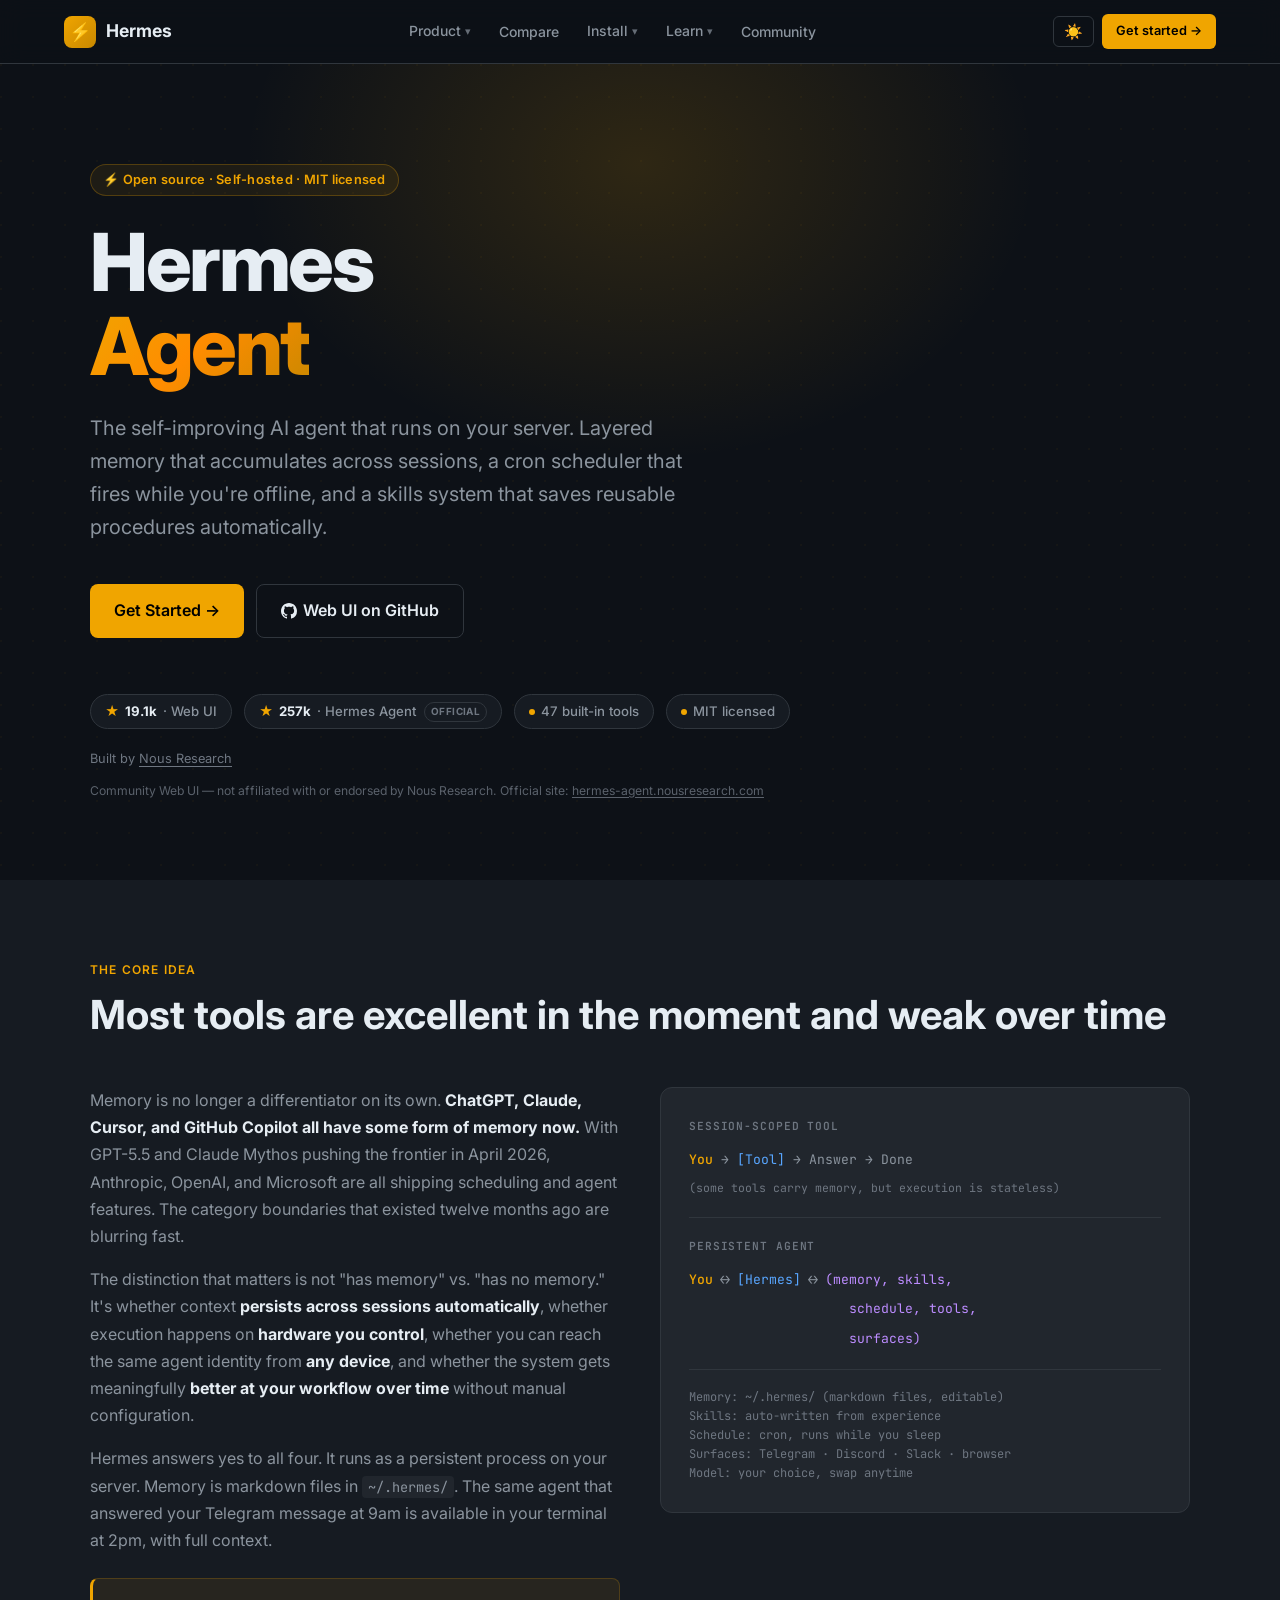
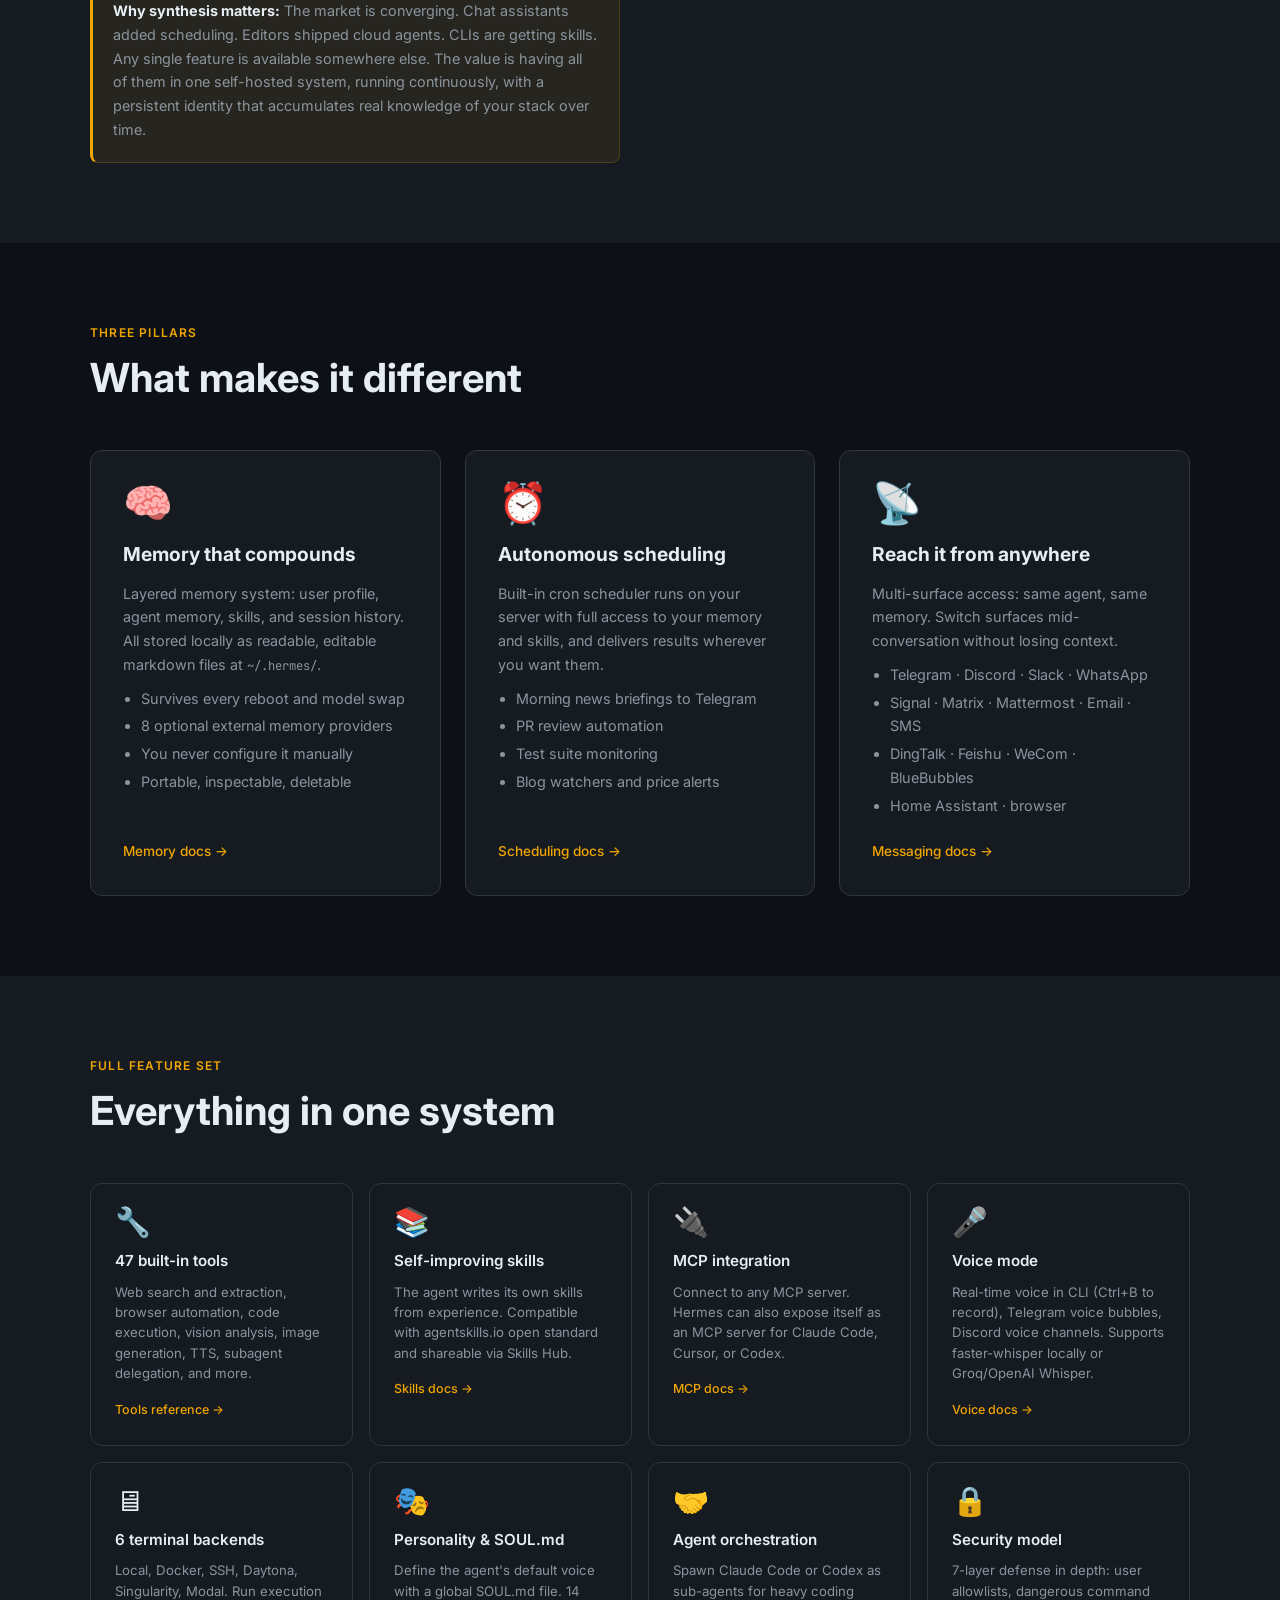
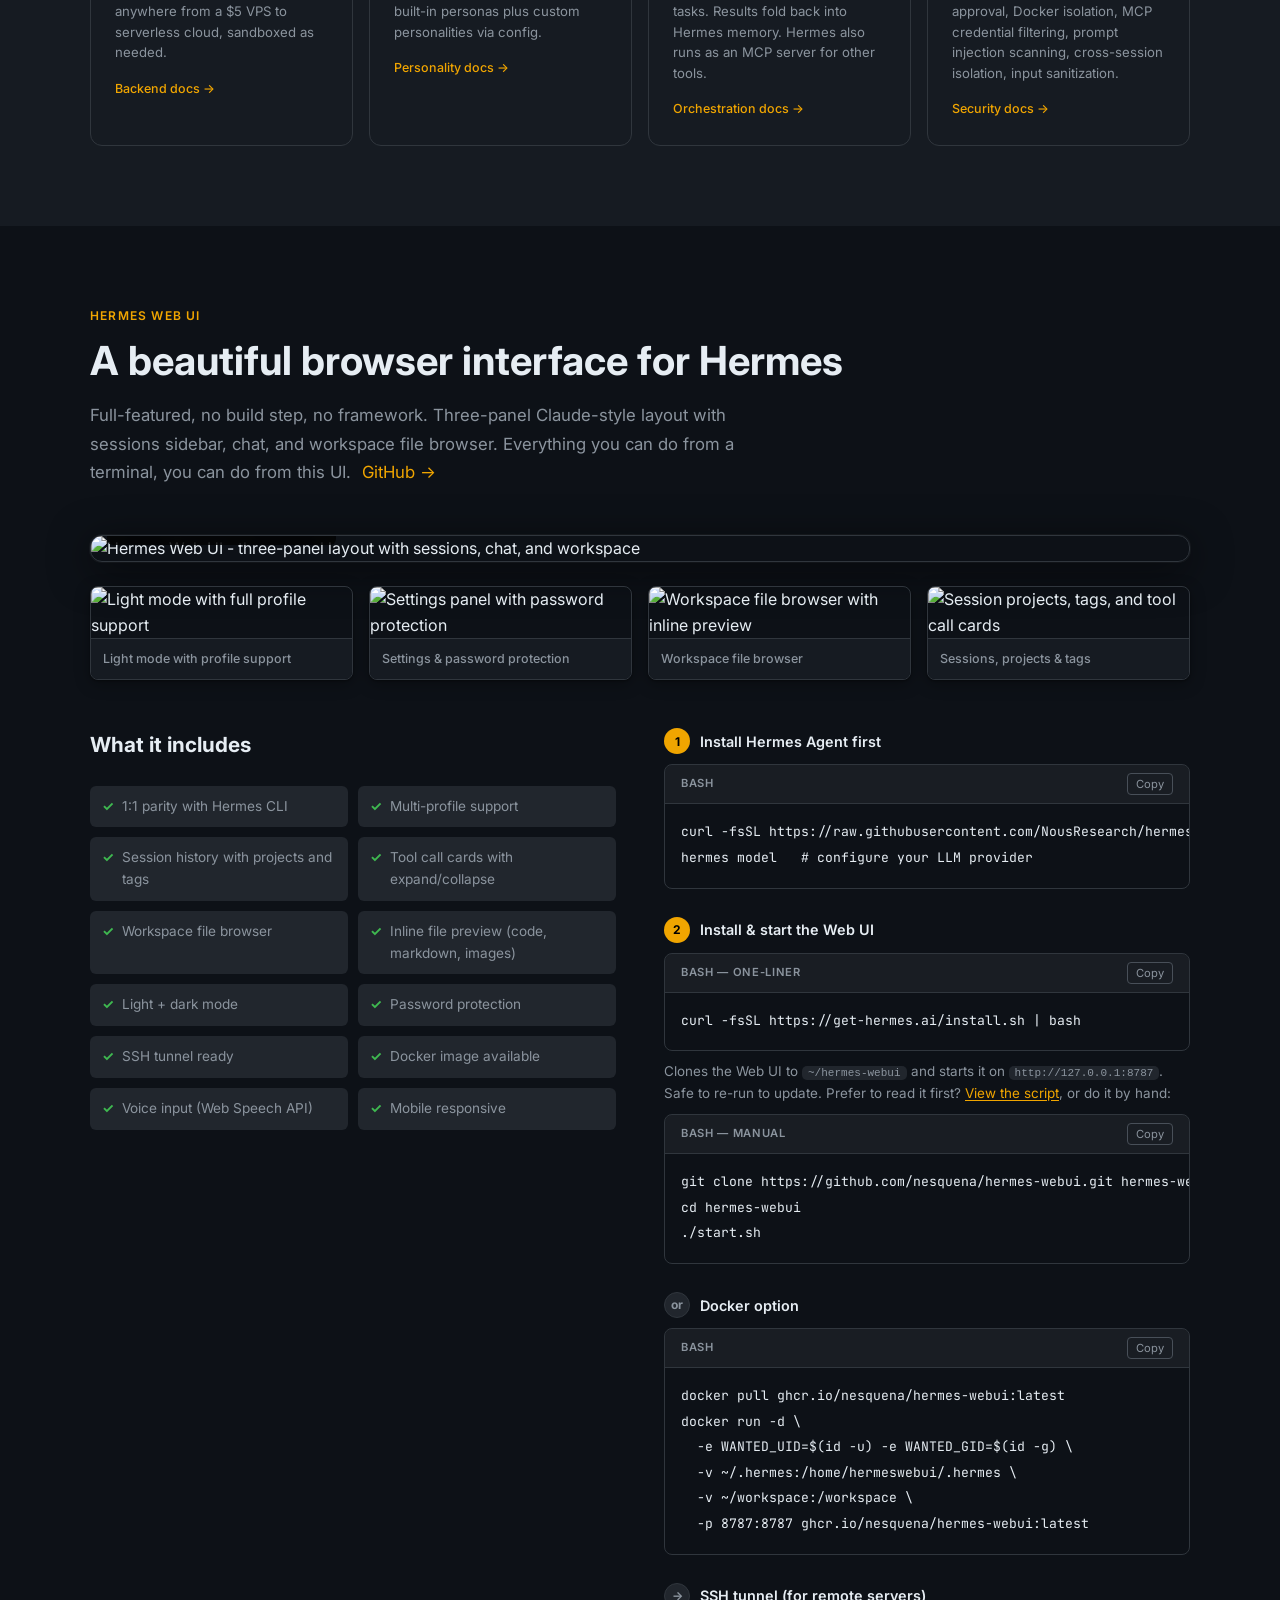
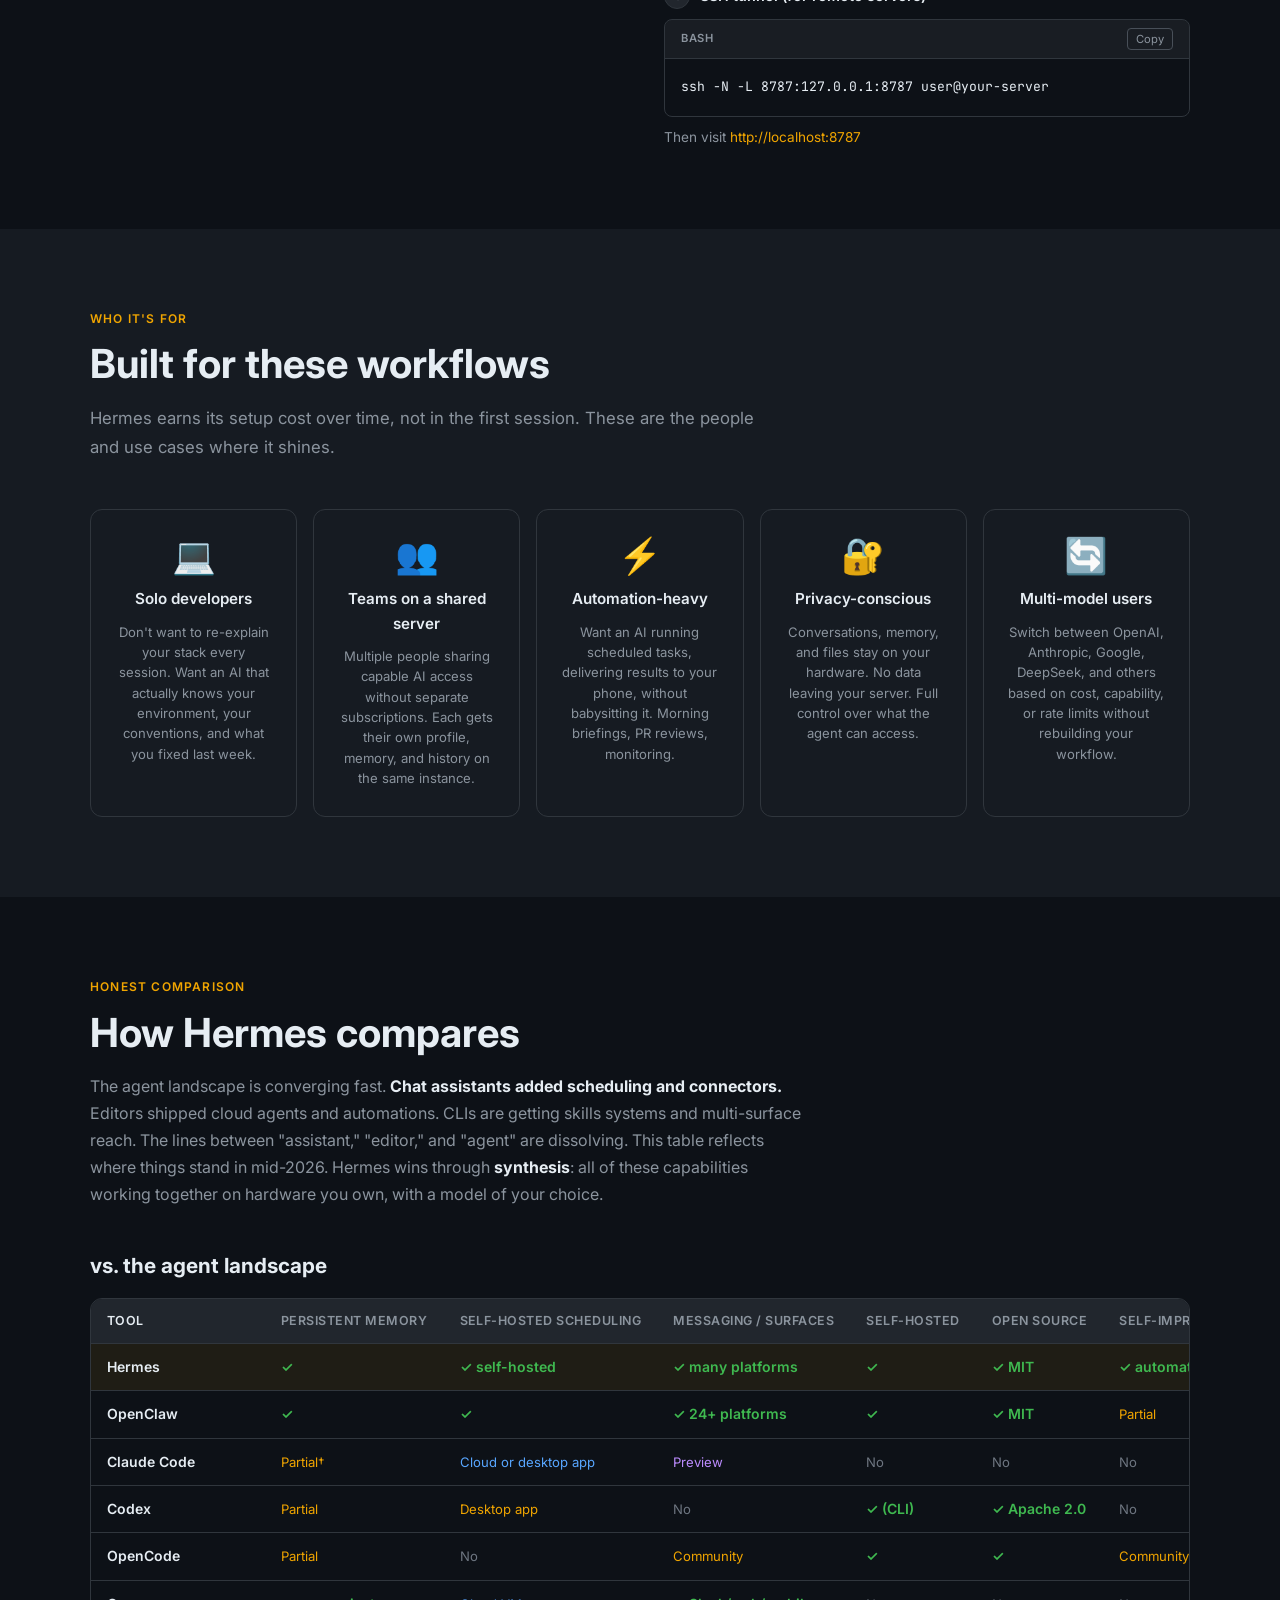
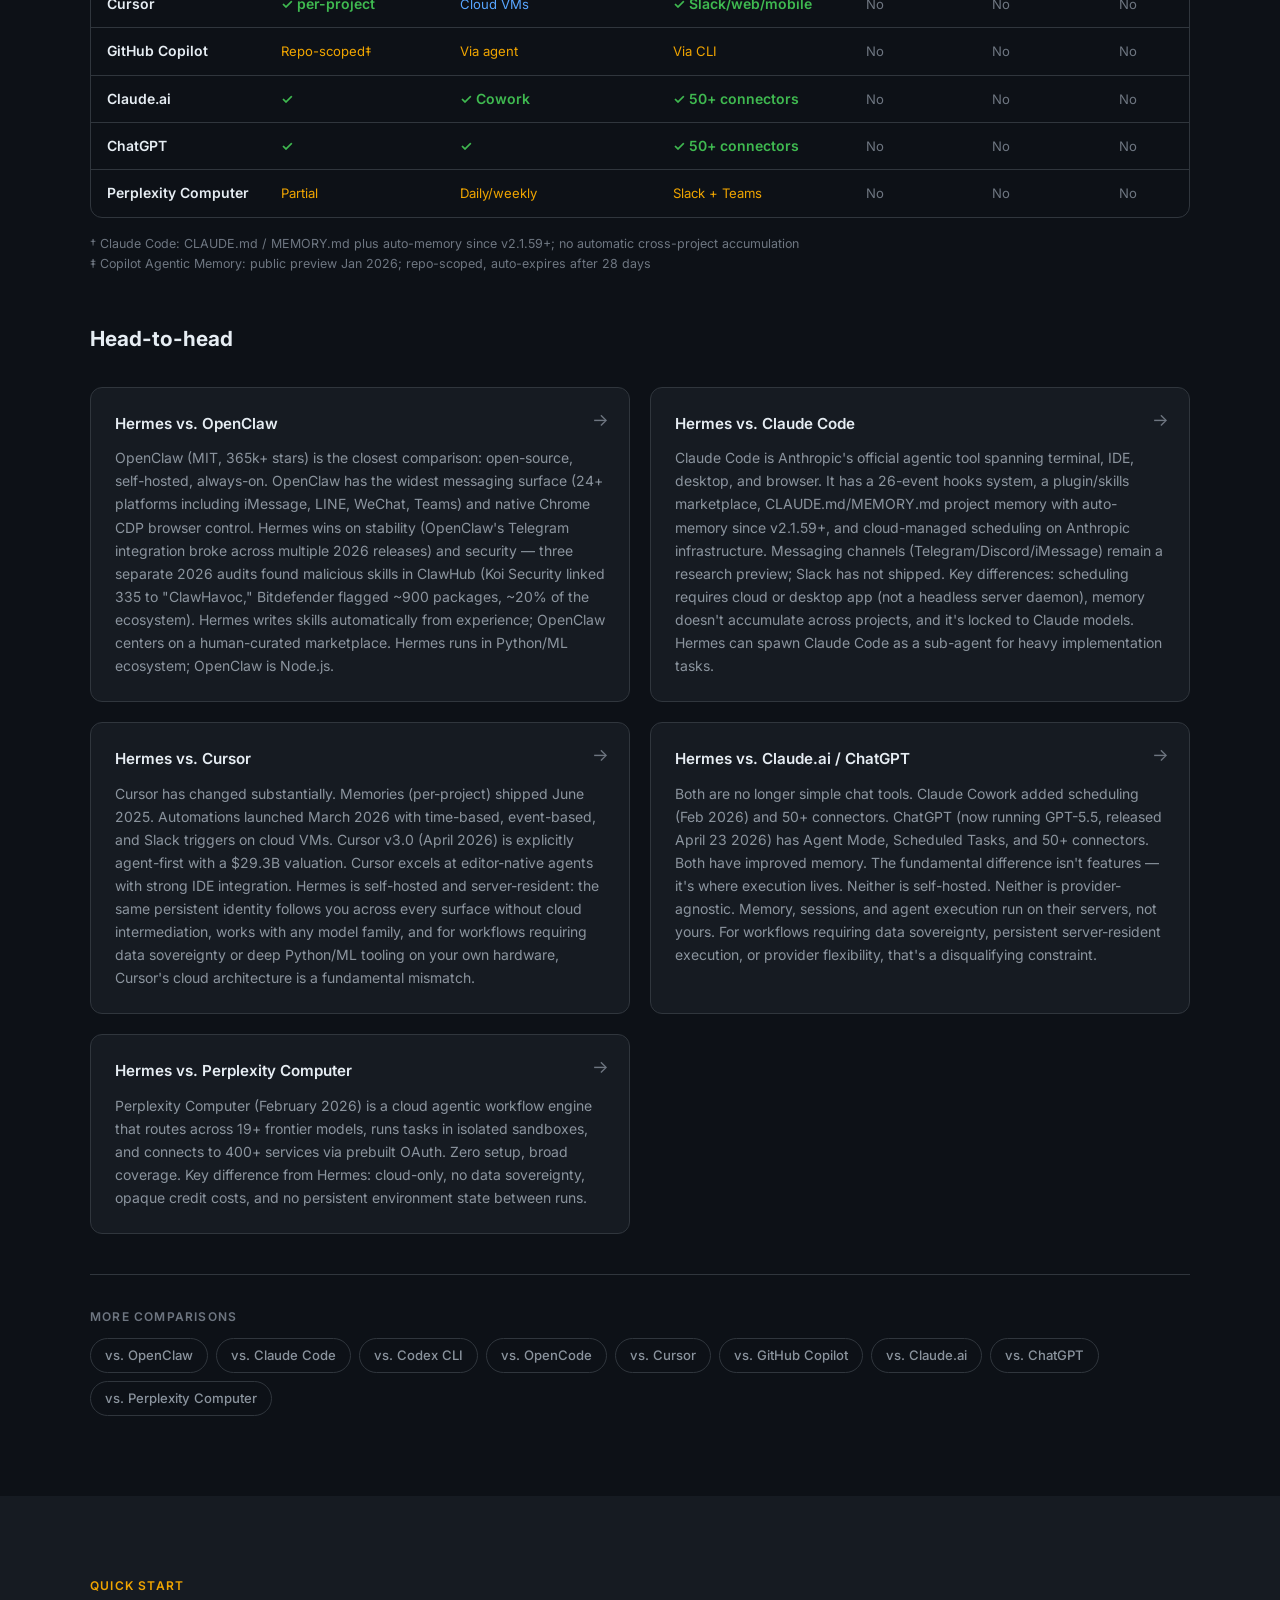
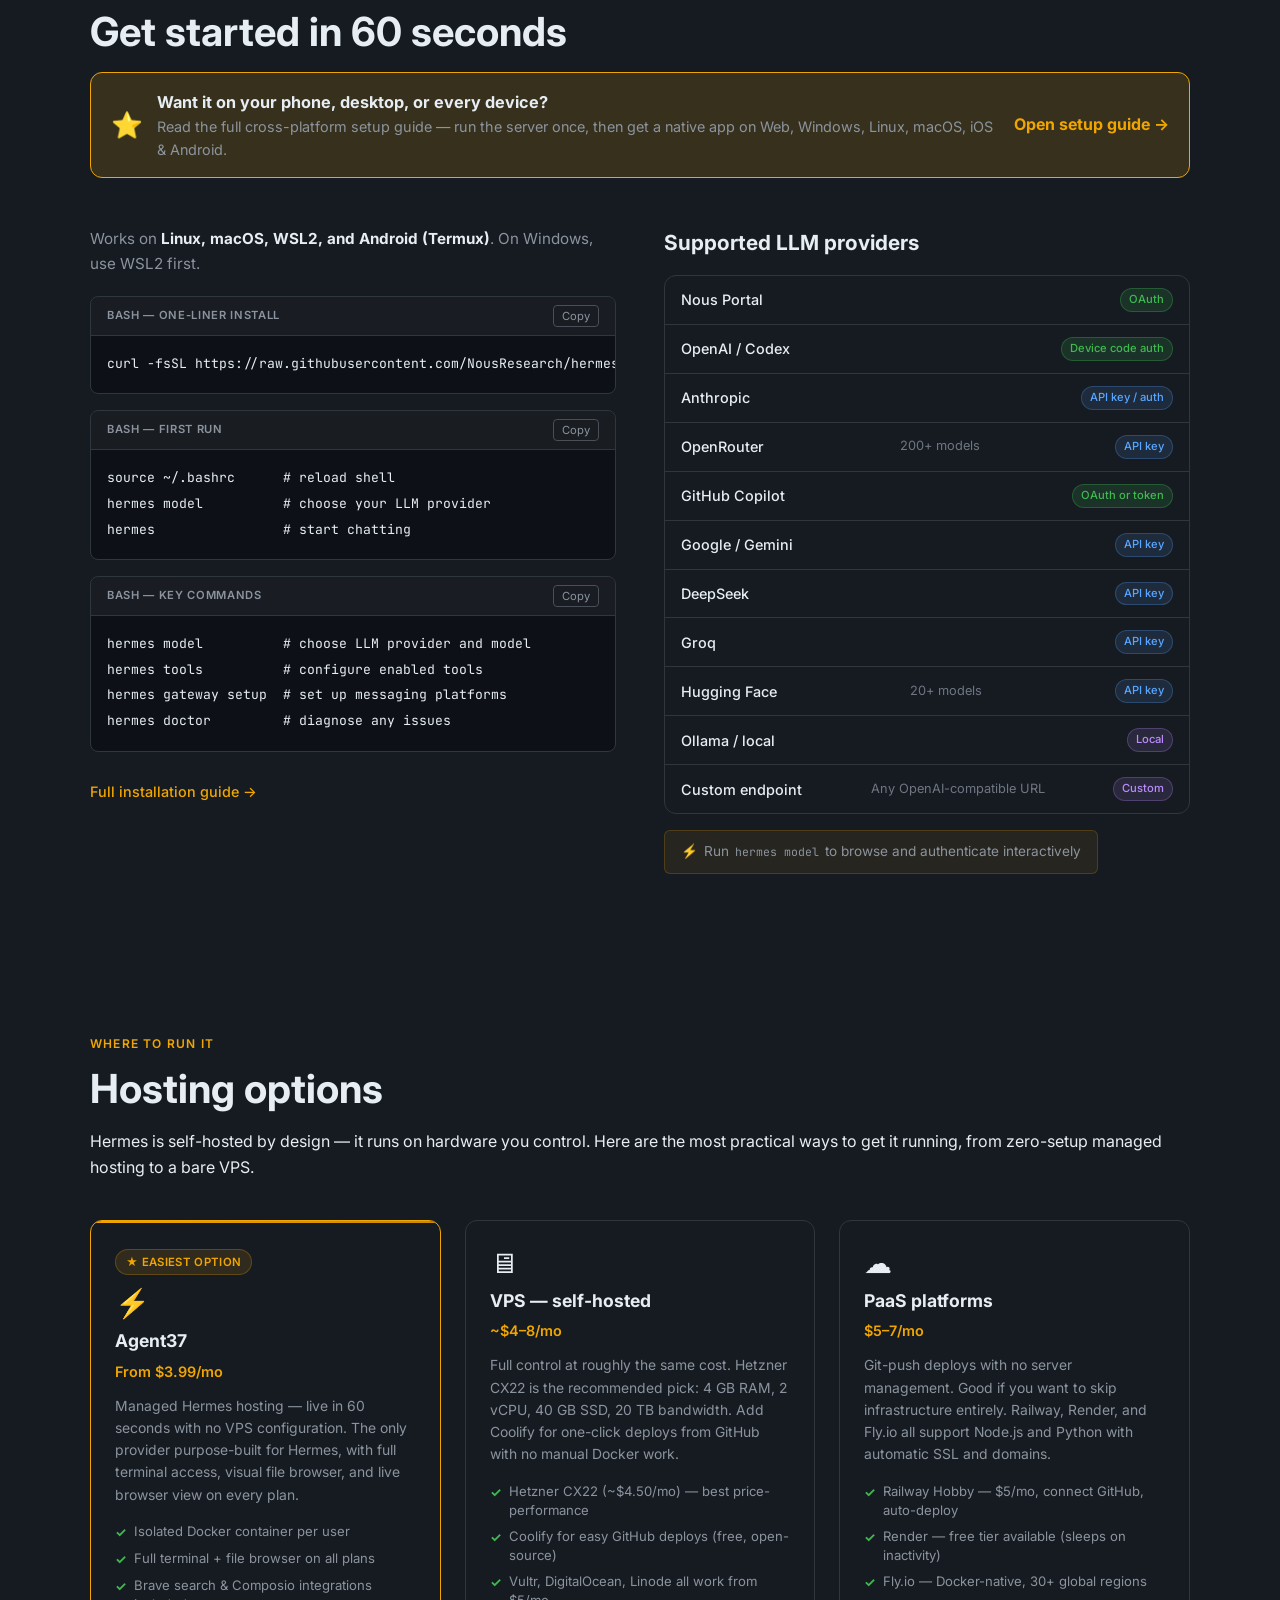
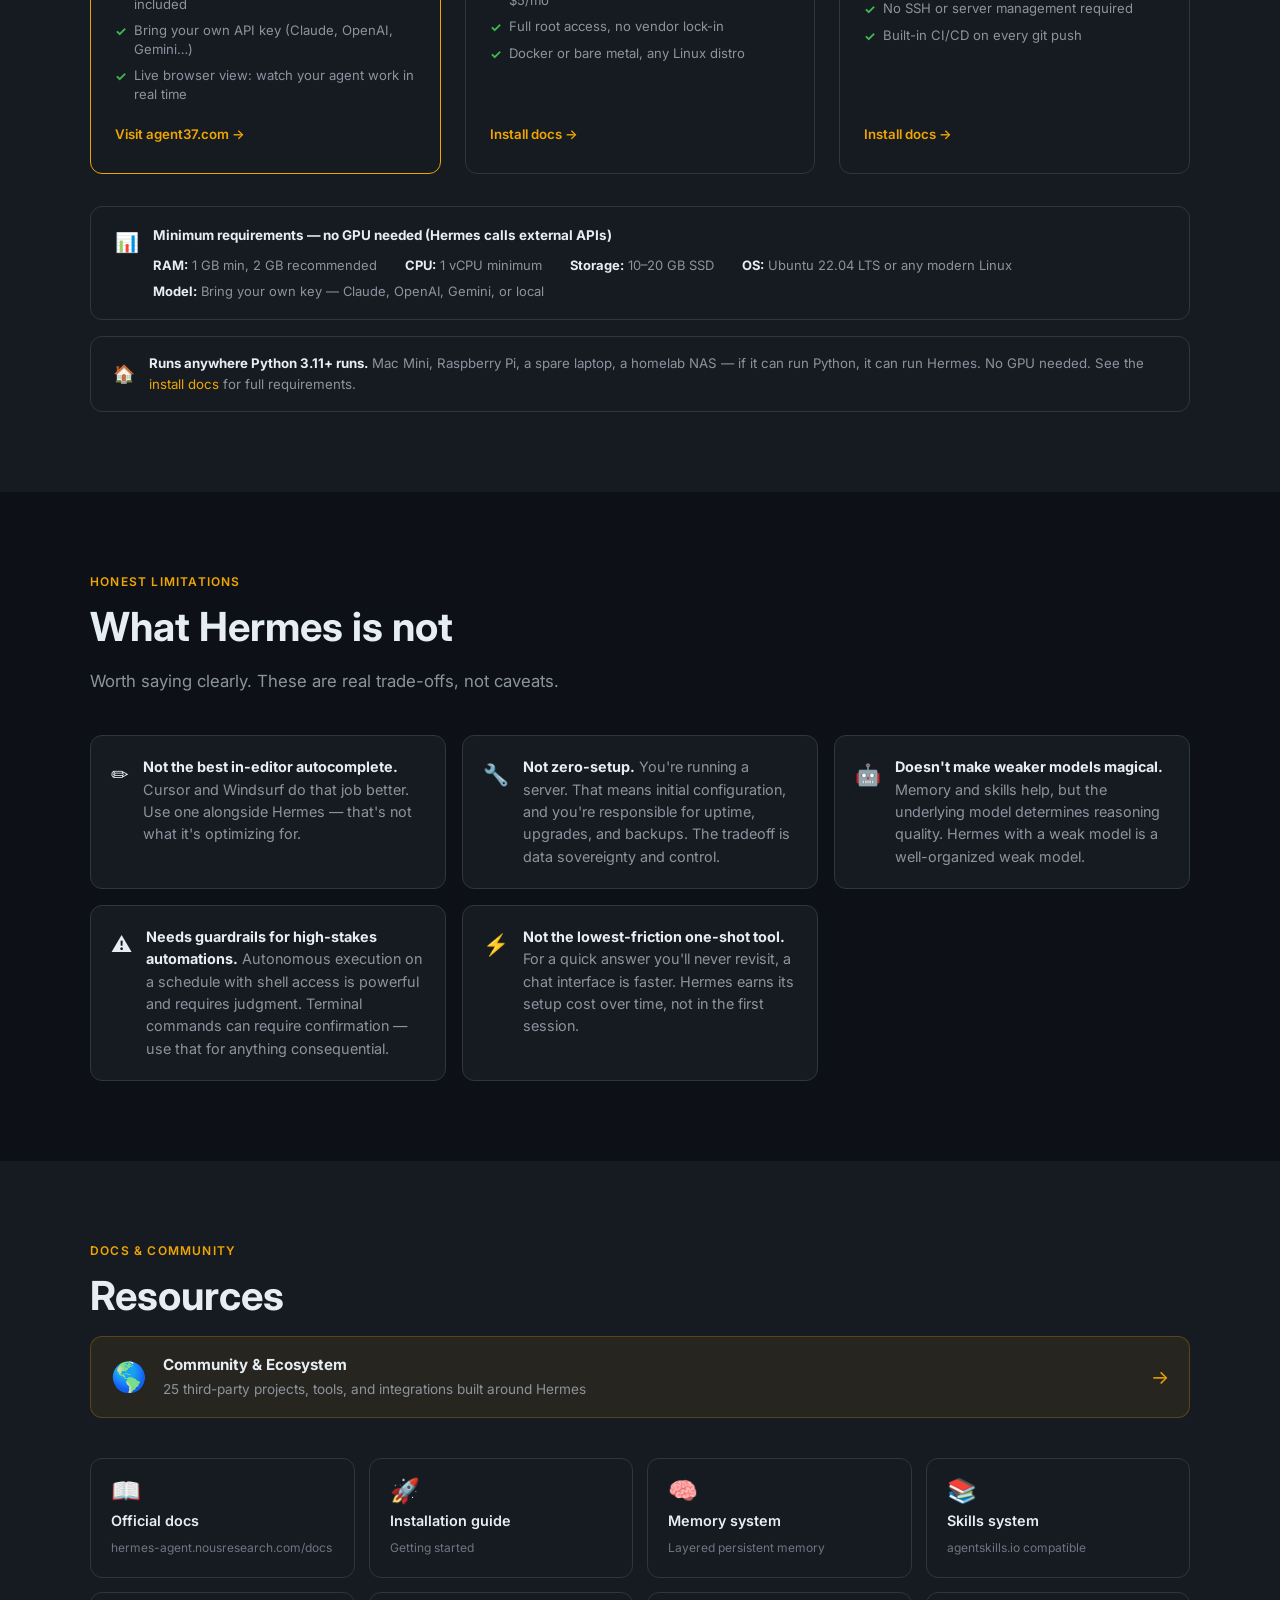
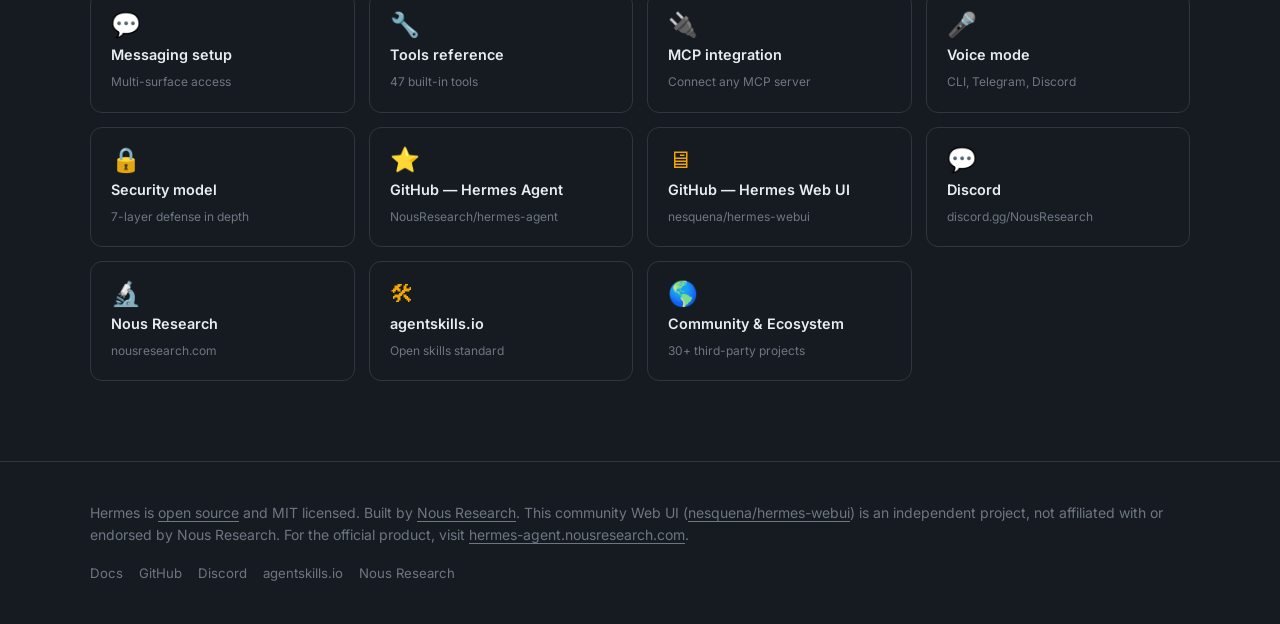
==== commit ac3b46e0: "docs(community): daily star count refresh + re-sort by stars" ====
--- a/index.html
+++ b/index.html
@@ -1611,7 +1611,7 @@
           <span class="star-ic">&#9733;</span><span class="star-ct">19.1k</span> &middot; Web UI
         </a>
         <a href="https://github.com/NousResearch/hermes-agent" target="_blank" rel="noopener" class="stat-badge stat-star stat-star-upstream" data-repo="NousResearch/hermes-agent" title="Hermes Agent — the official upstream project by Nous Research (the engine the Web UI runs on)">
-          <span class="star-ic">&#9733;</span><span class="star-ct">256k</span> &middot; Hermes Agent <span class="badge-tag">official</span>
+          <span class="star-ic">&#9733;</span><span class="star-ct">257k</span> &middot; Hermes Agent <span class="badge-tag">official</span>
         </a>
         <span class="stat-badge"><span class="dot"></span>47 built-in tools</span>
         <span class="stat-badge"><span class="dot"></span>MIT licensed</span>
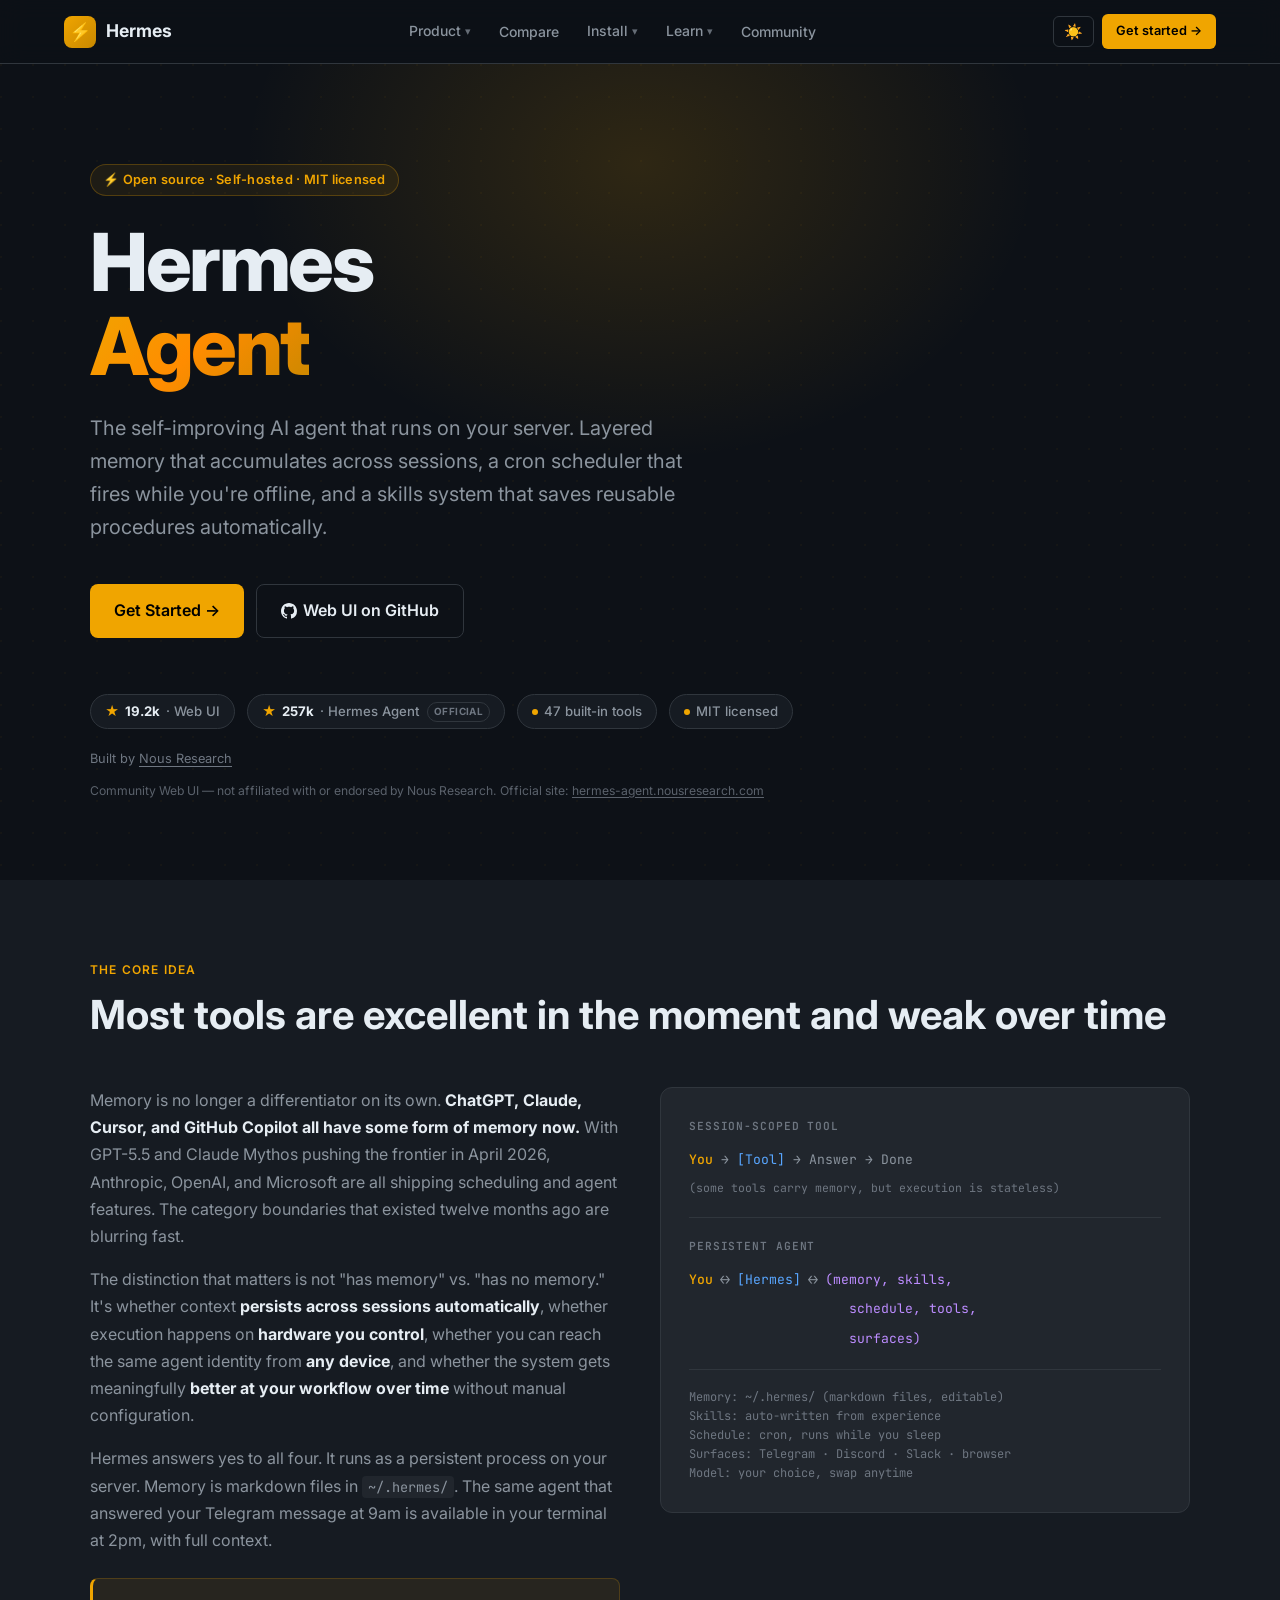
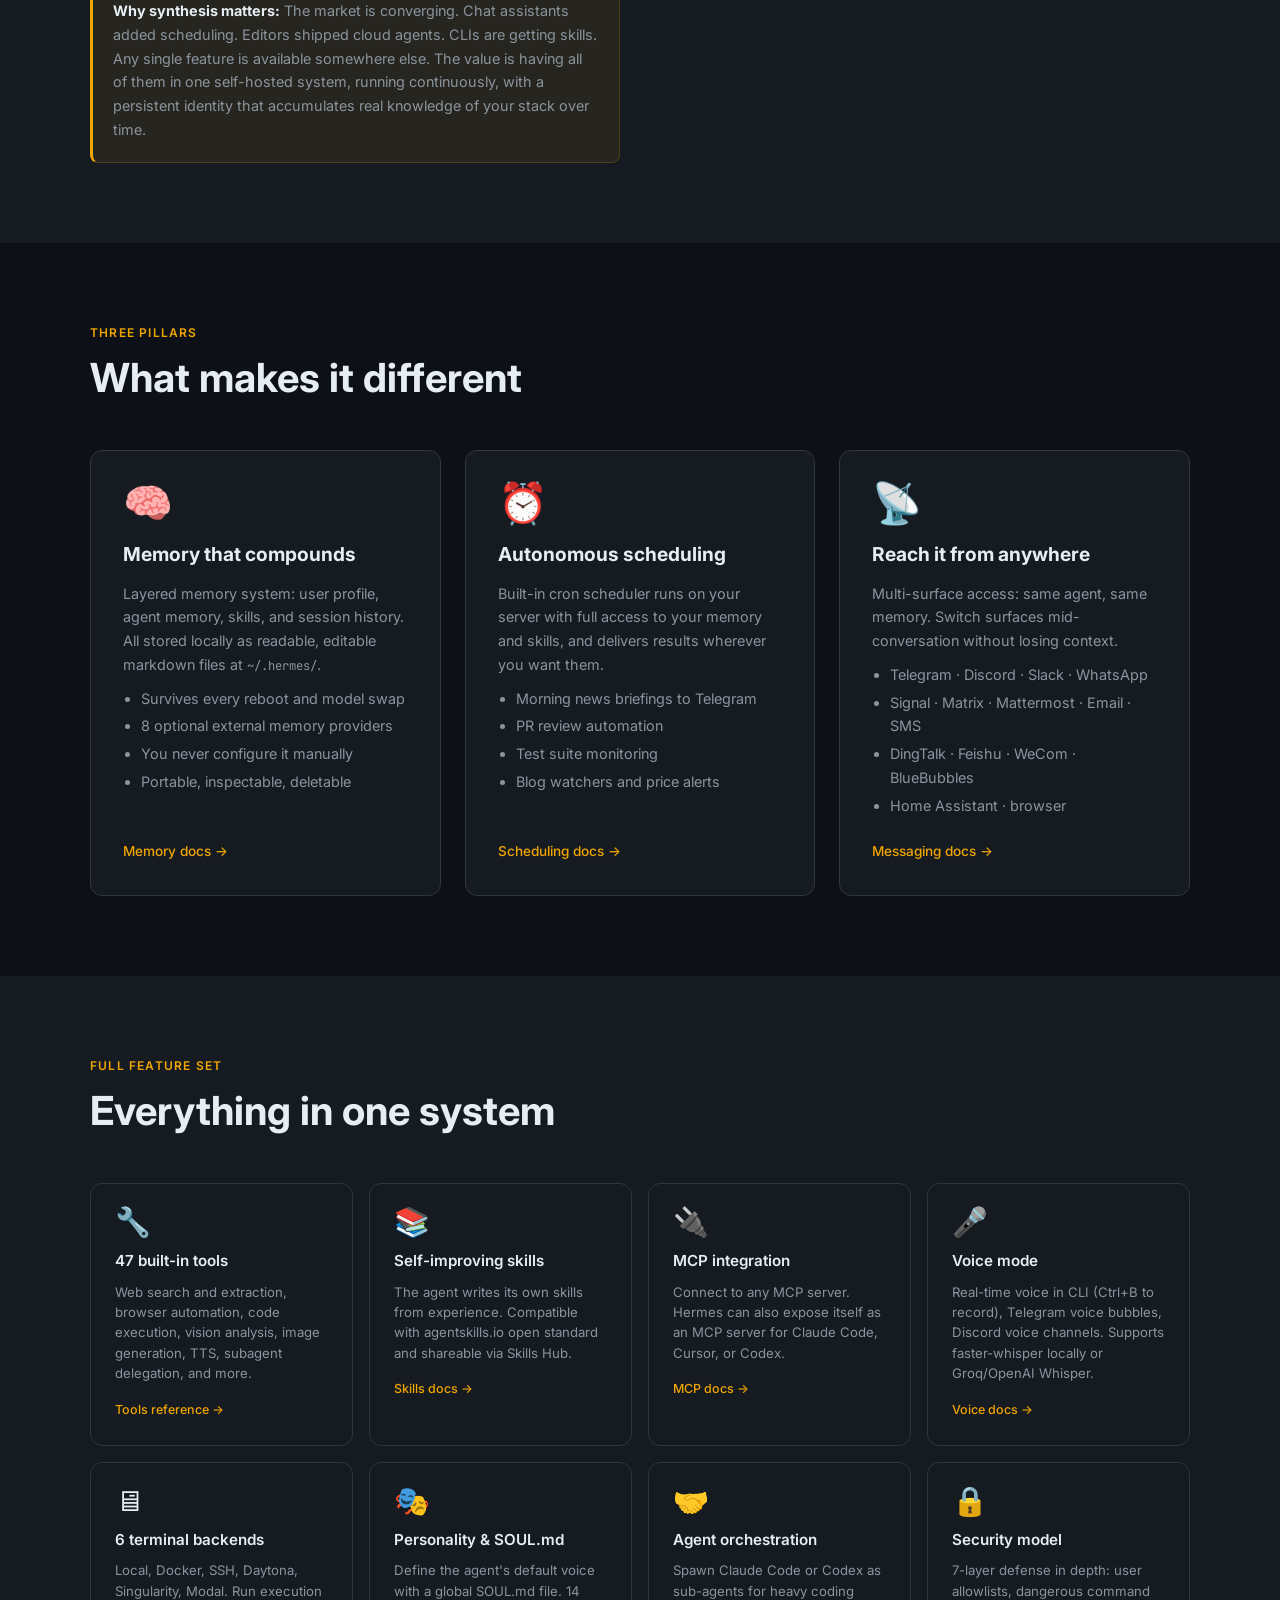
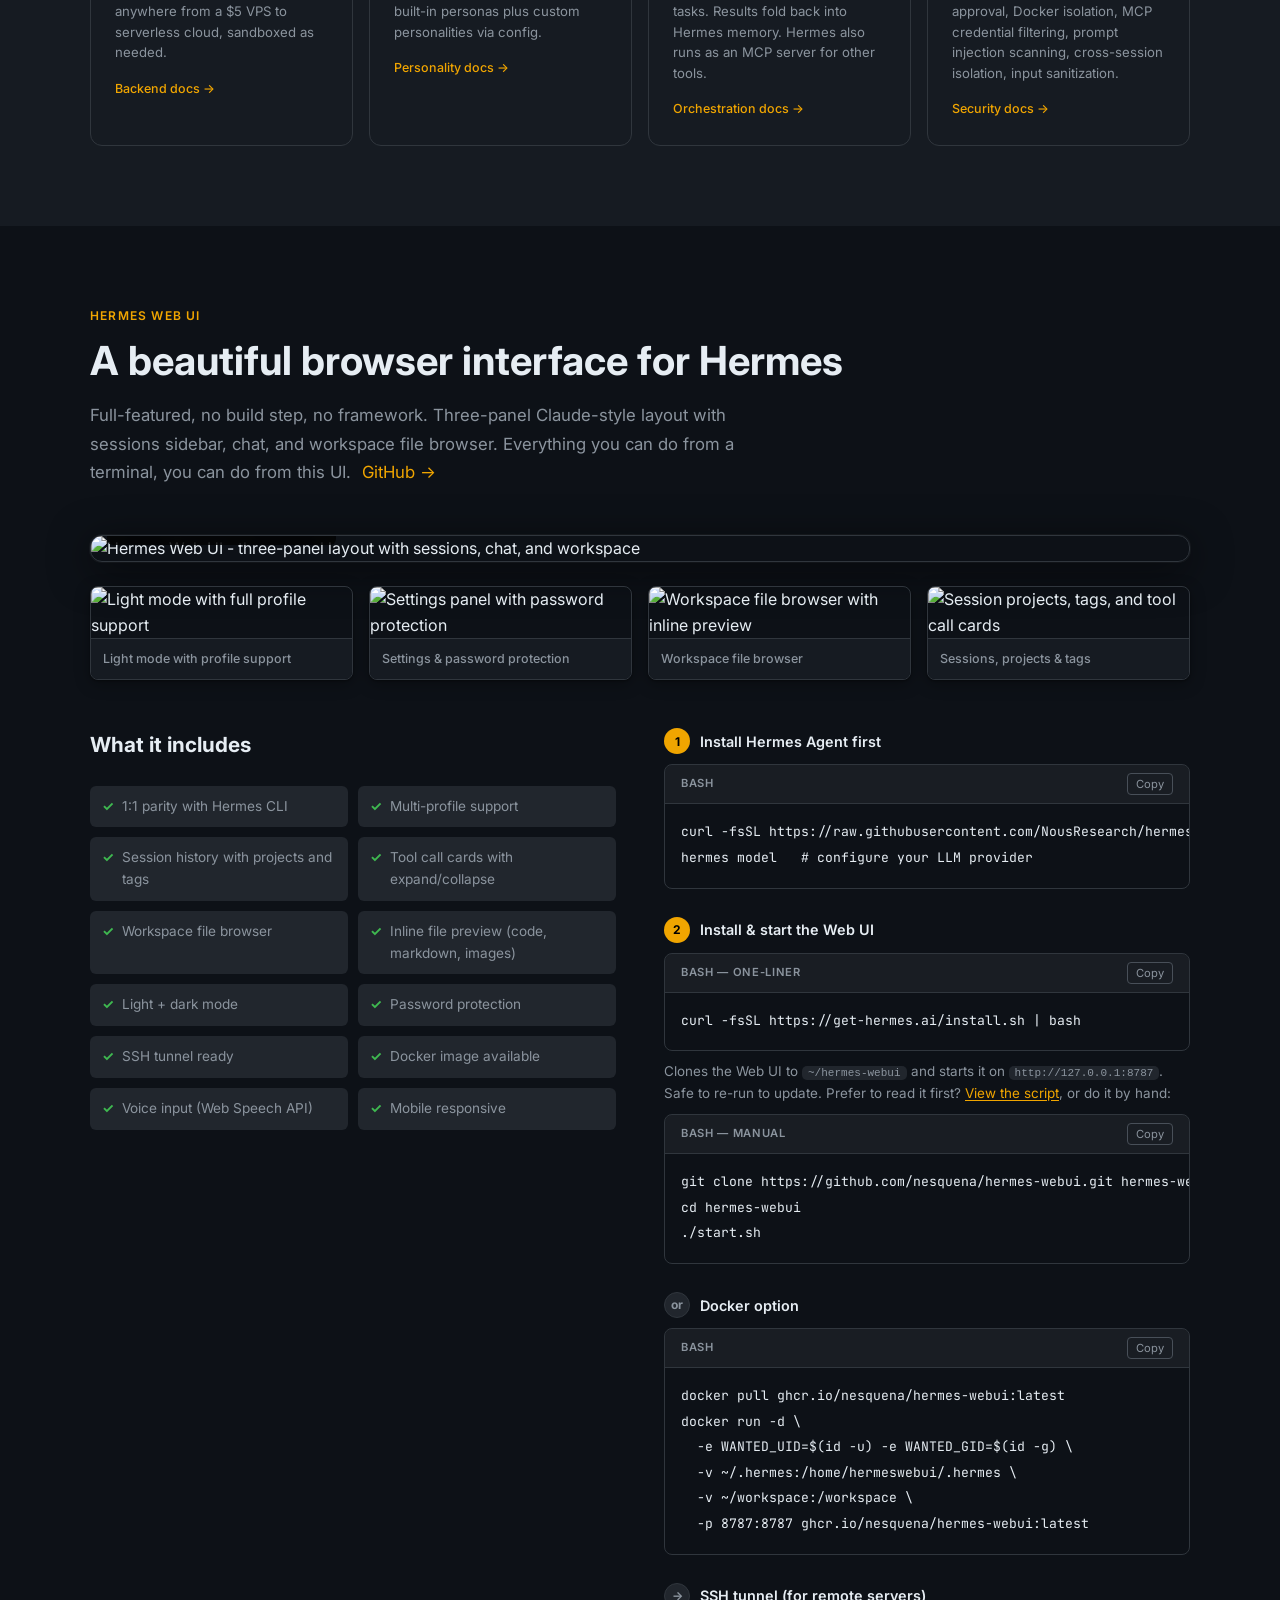
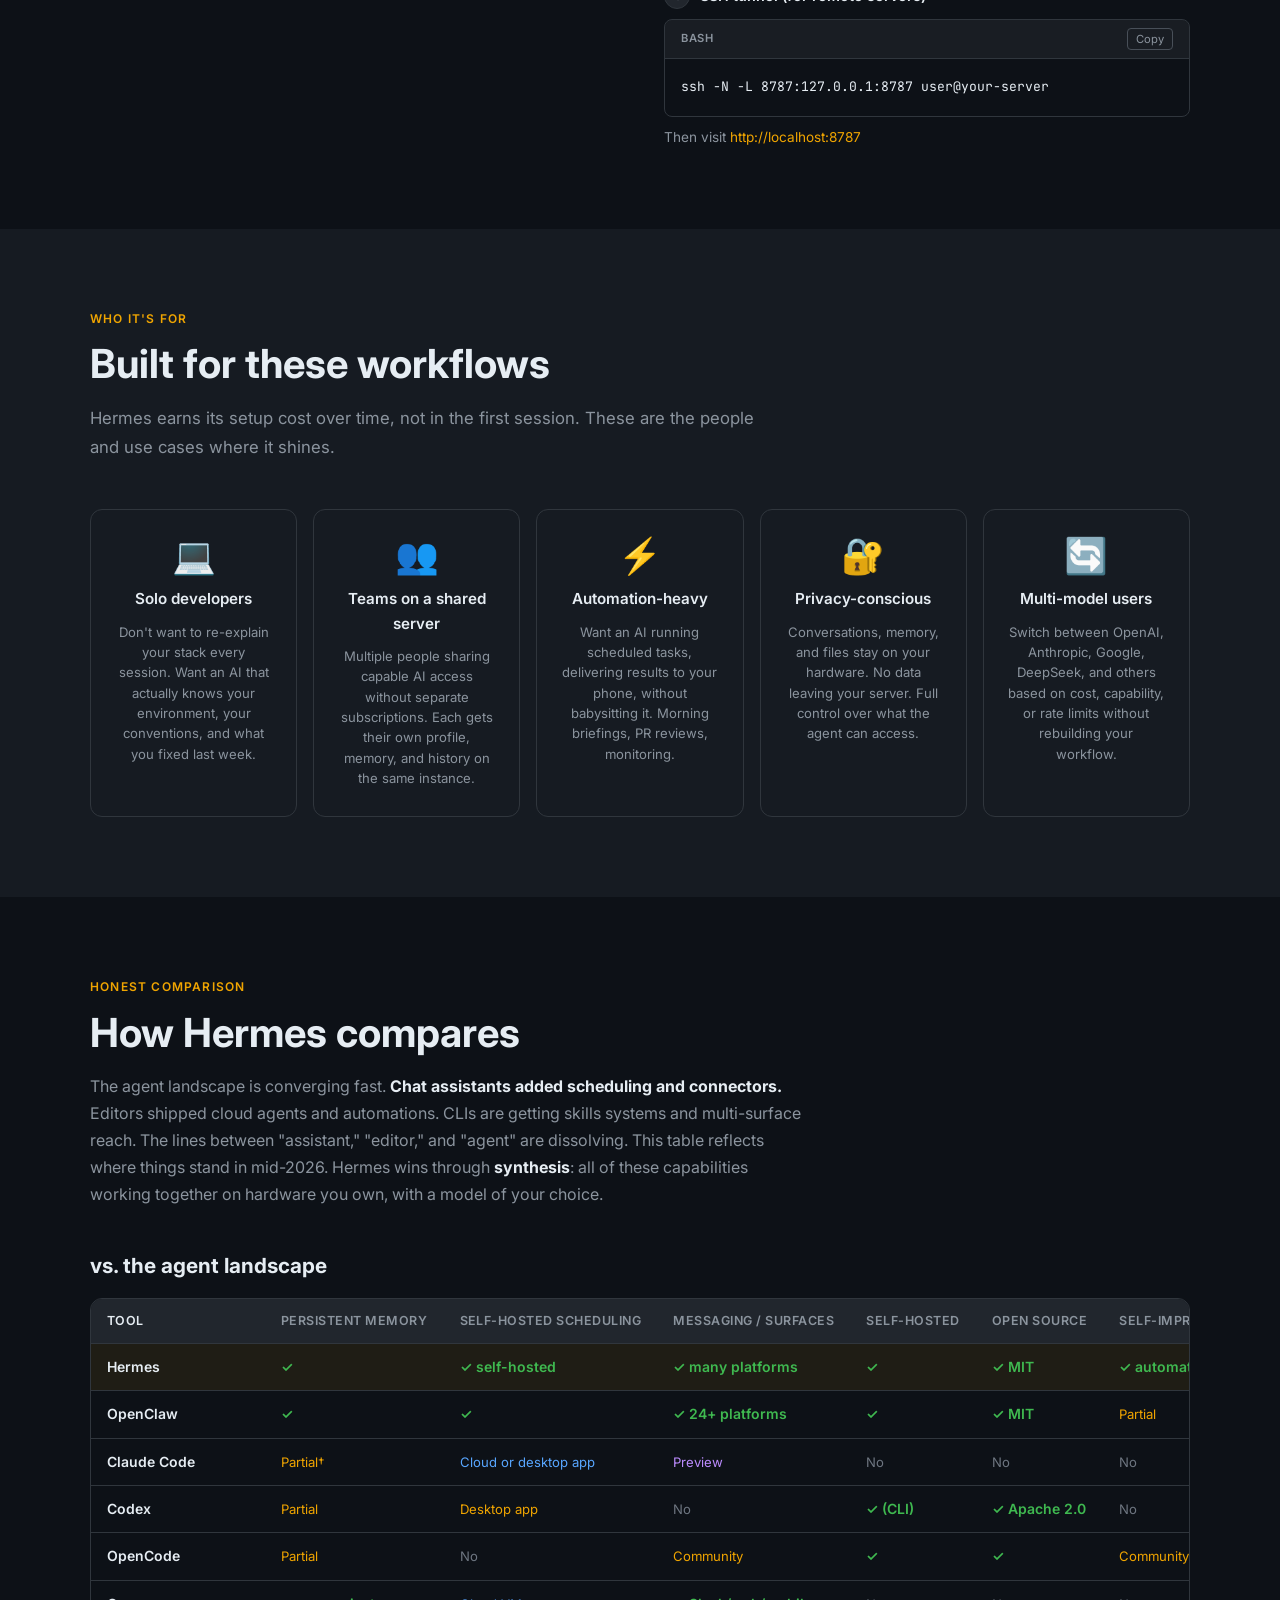
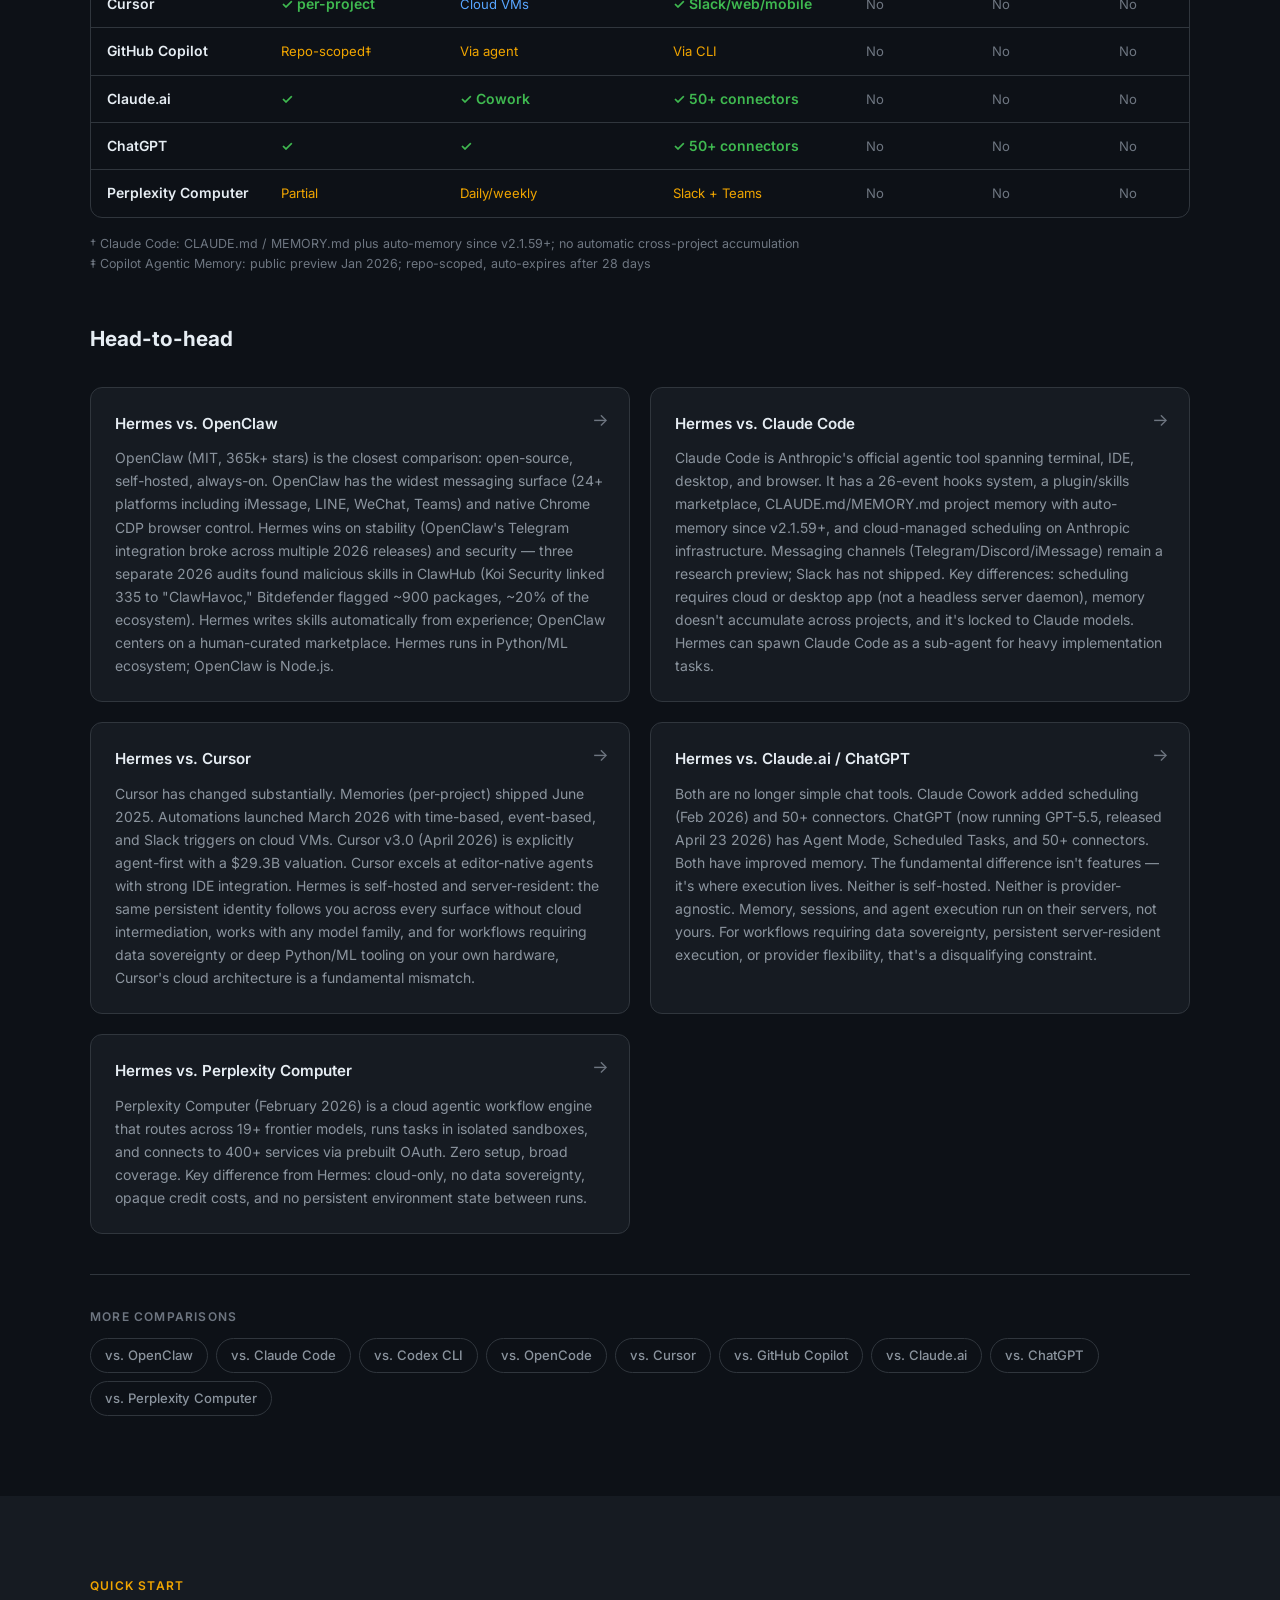
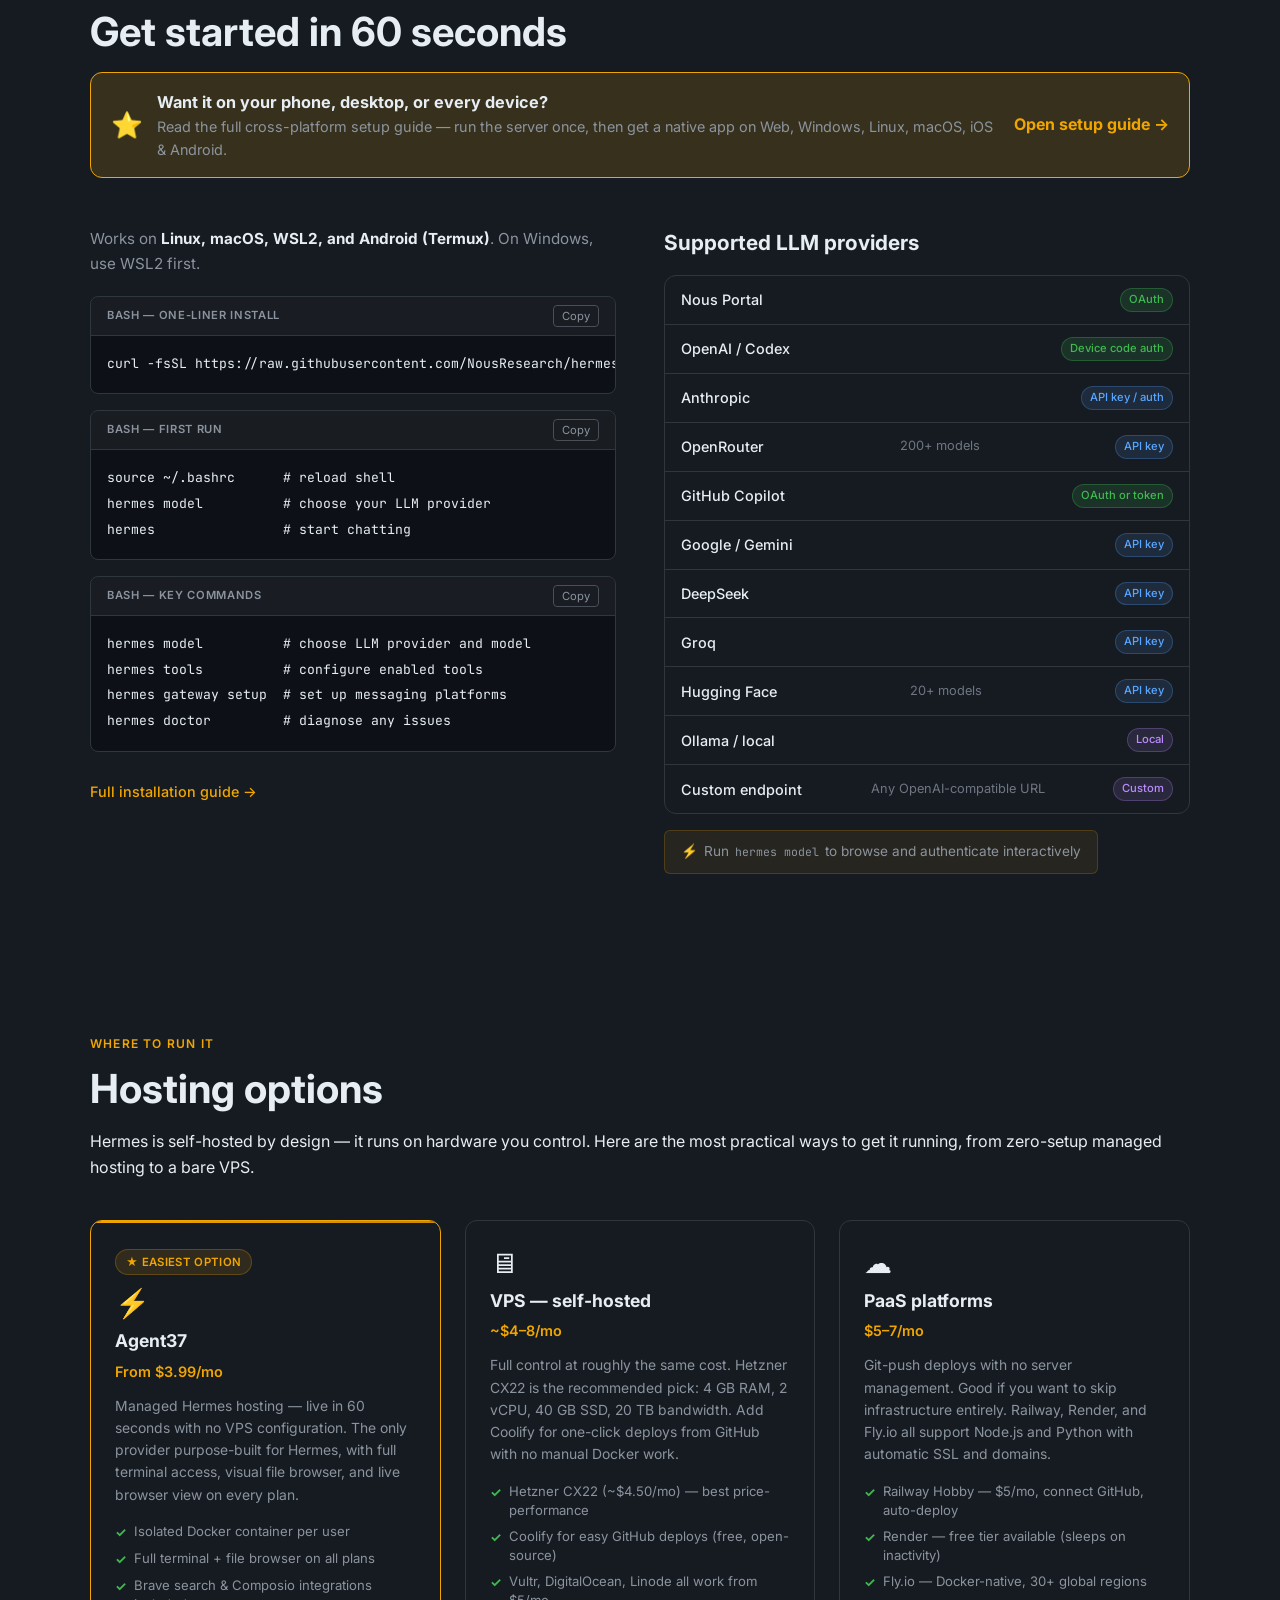
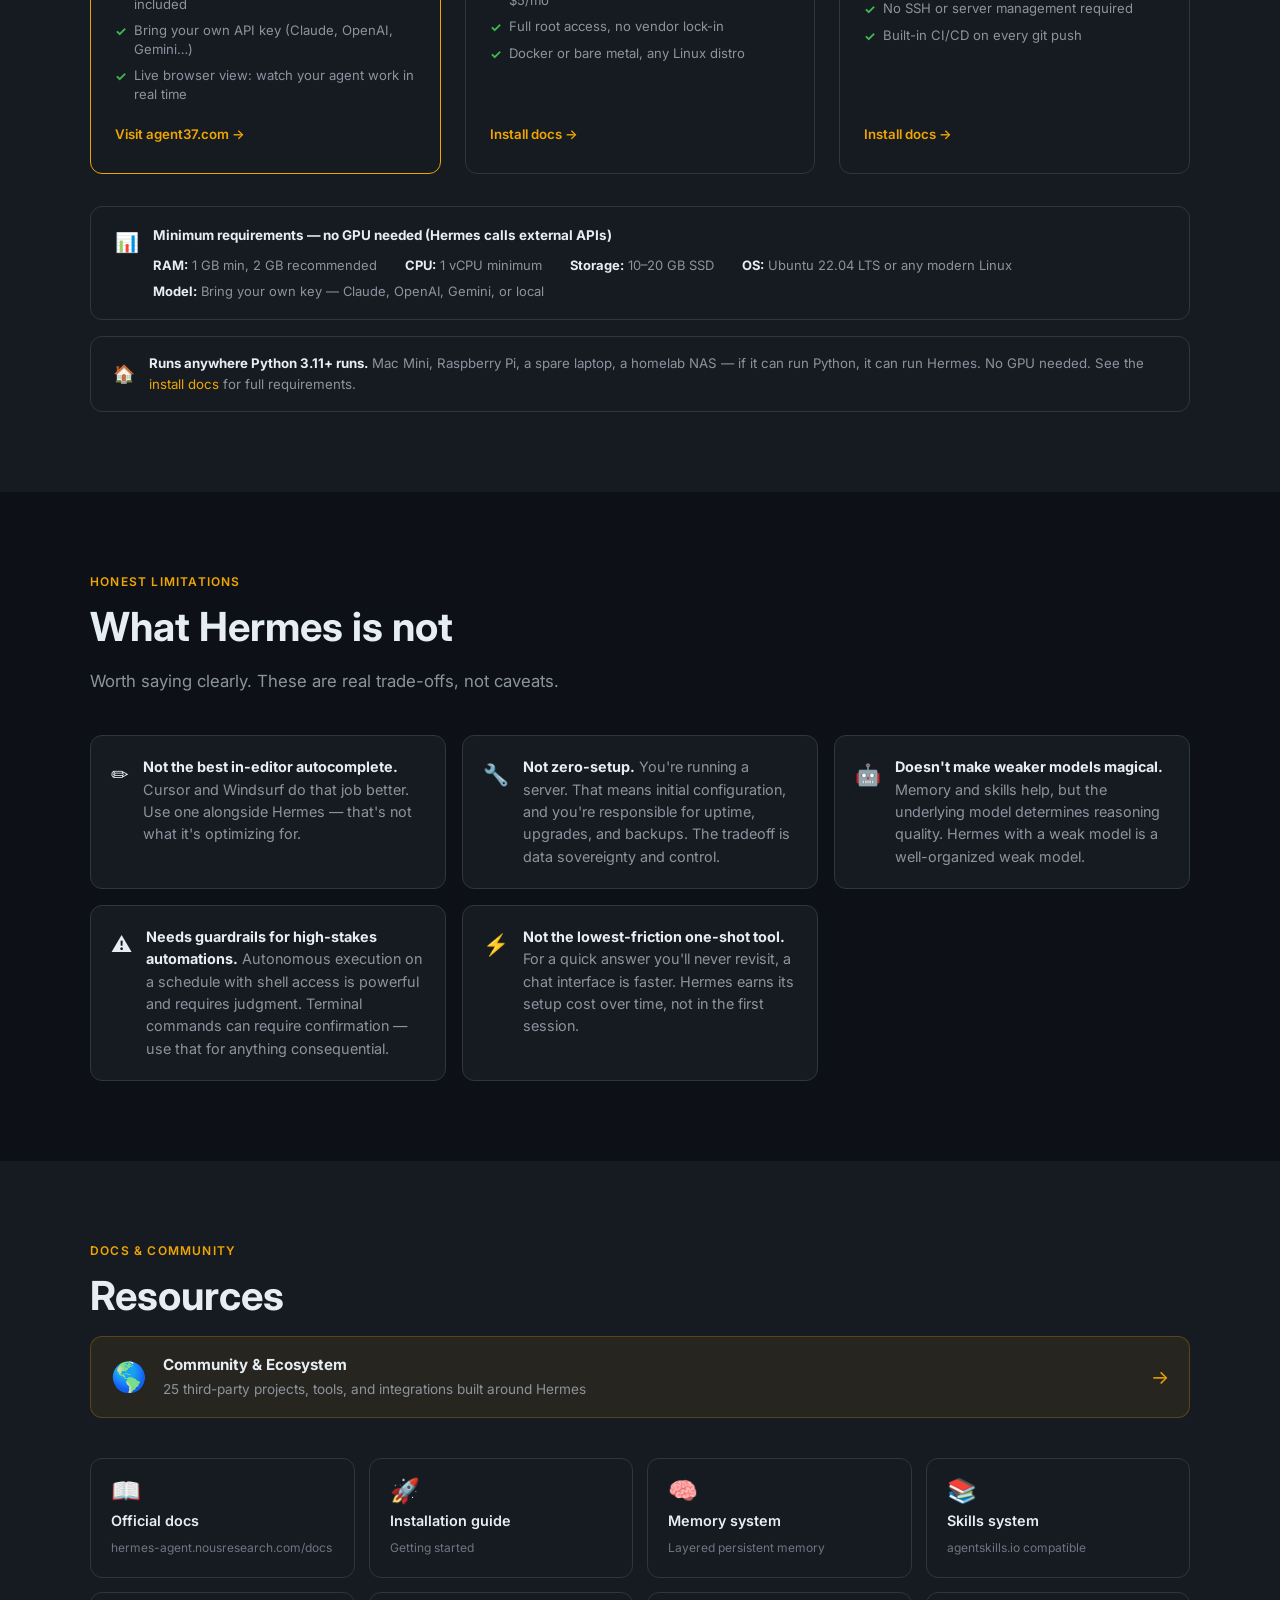
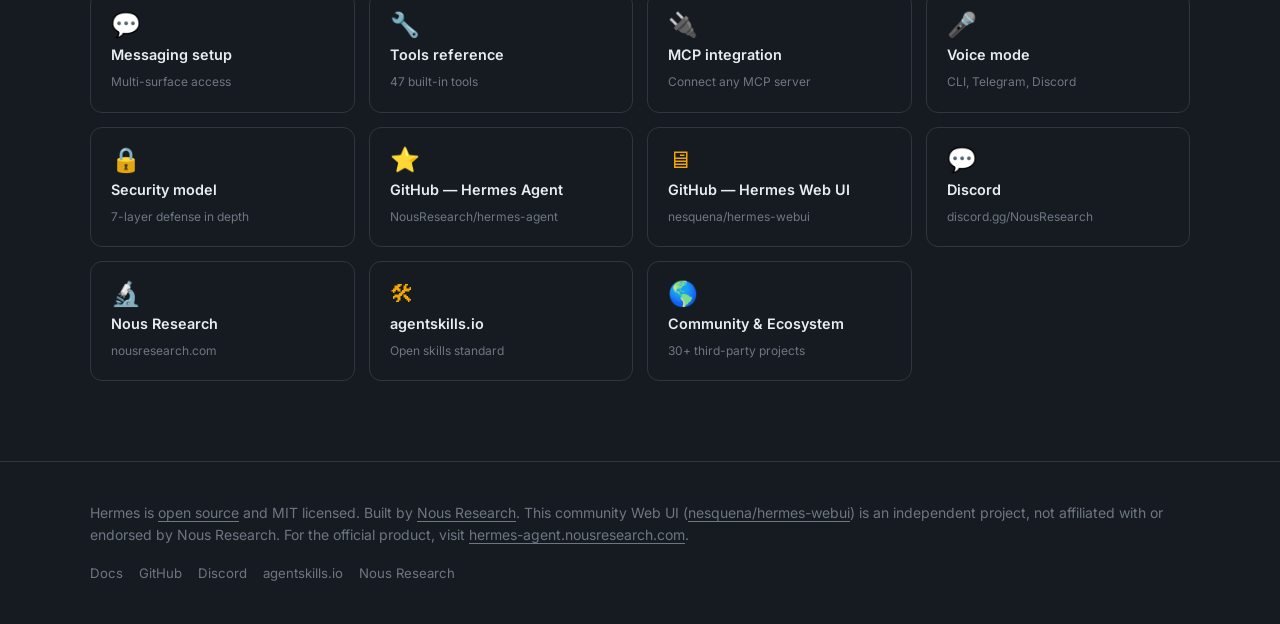
==== commit ce9d50a5: "docs(community): daily star count refresh + re-sort by stars" ====
--- a/index.html
+++ b/index.html
@@ -1608,7 +1608,7 @@
       </div>
       <div class="hero-stats">
         <a href="https://github.com/nesquena/hermes-webui" target="_blank" rel="noopener" class="stat-badge stat-star" data-repo="nesquena/hermes-webui" title="Hermes Web UI — this community project's GitHub repo">
-          <span class="star-ic">&#9733;</span><span class="star-ct">19.1k</span> &middot; Web UI
+          <span class="star-ic">&#9733;</span><span class="star-ct">19.2k</span> &middot; Web UI
         </a>
         <a href="https://github.com/NousResearch/hermes-agent" target="_blank" rel="noopener" class="stat-badge stat-star stat-star-upstream" data-repo="NousResearch/hermes-agent" title="Hermes Agent — the official upstream project by Nous Research (the engine the Web UI runs on)">
           <span class="star-ic">&#9733;</span><span class="star-ct">257k</span> &middot; Hermes Agent <span class="badge-tag">official</span>
